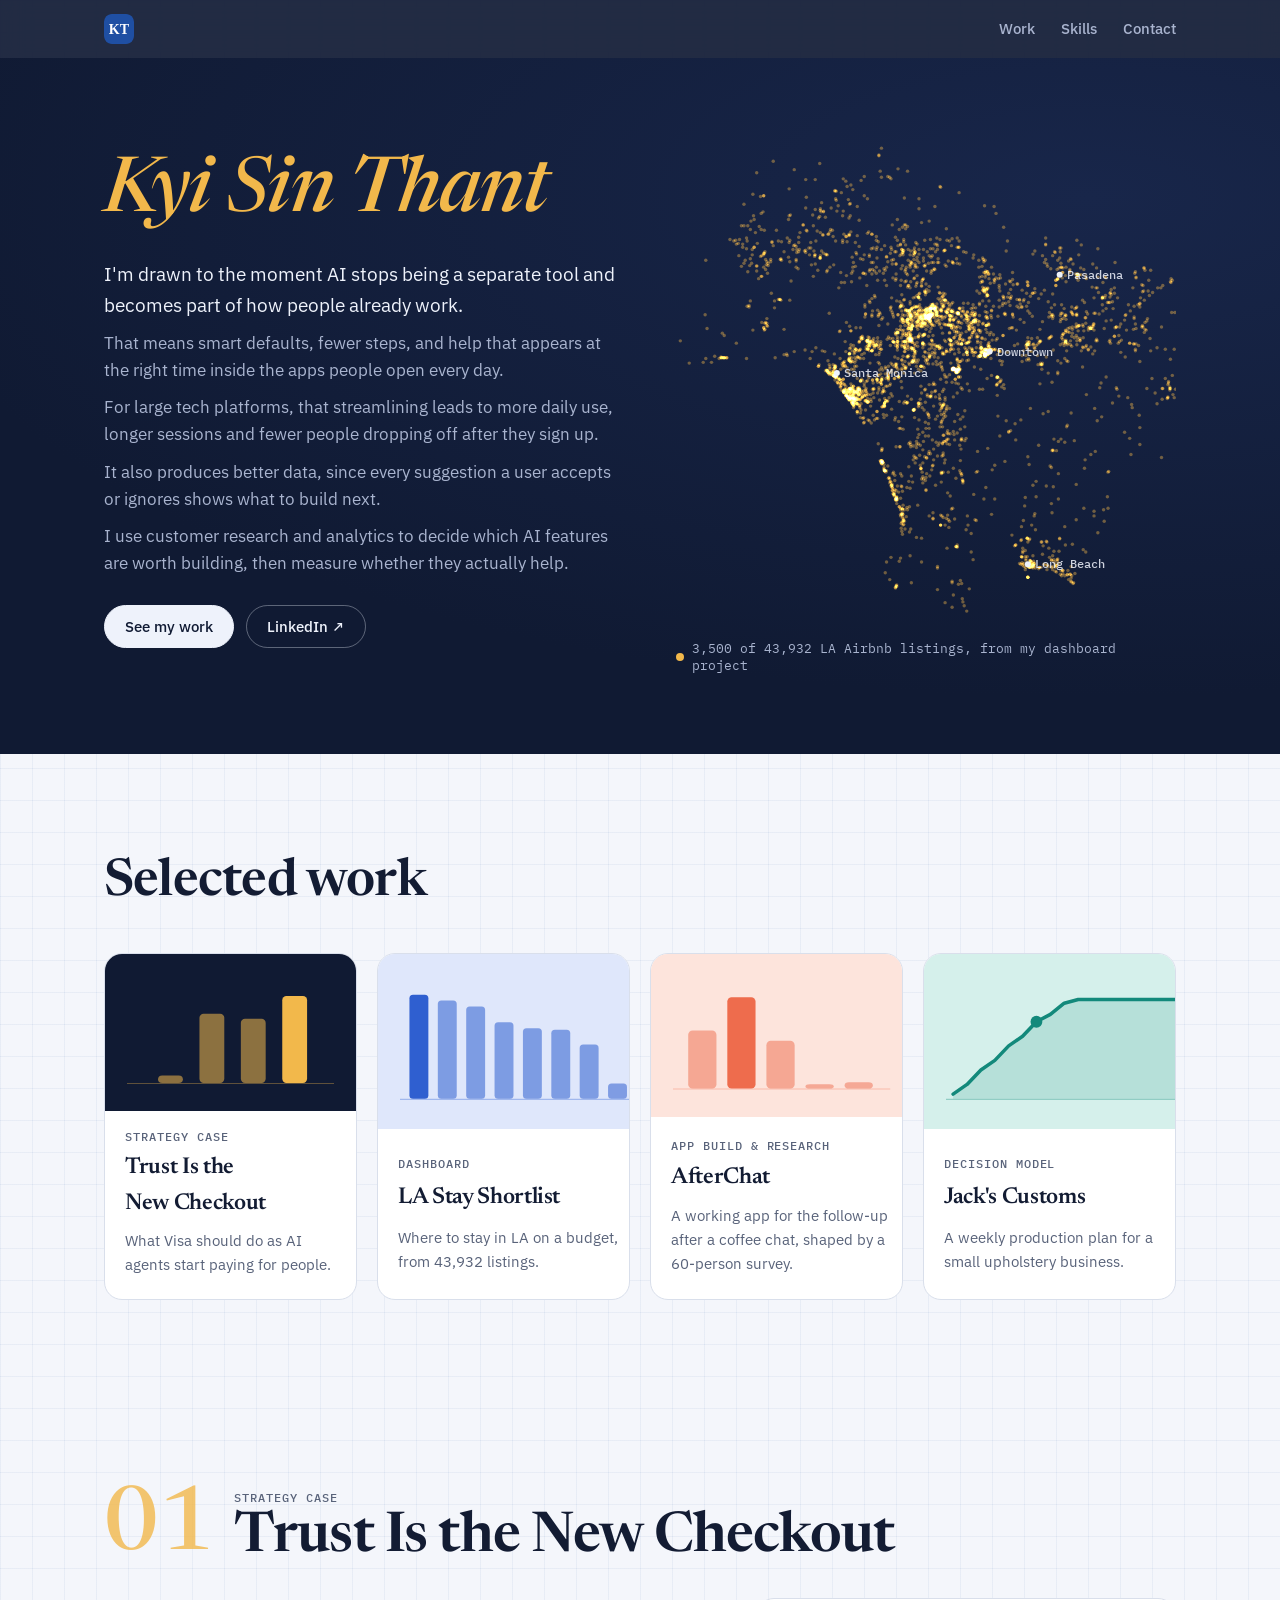
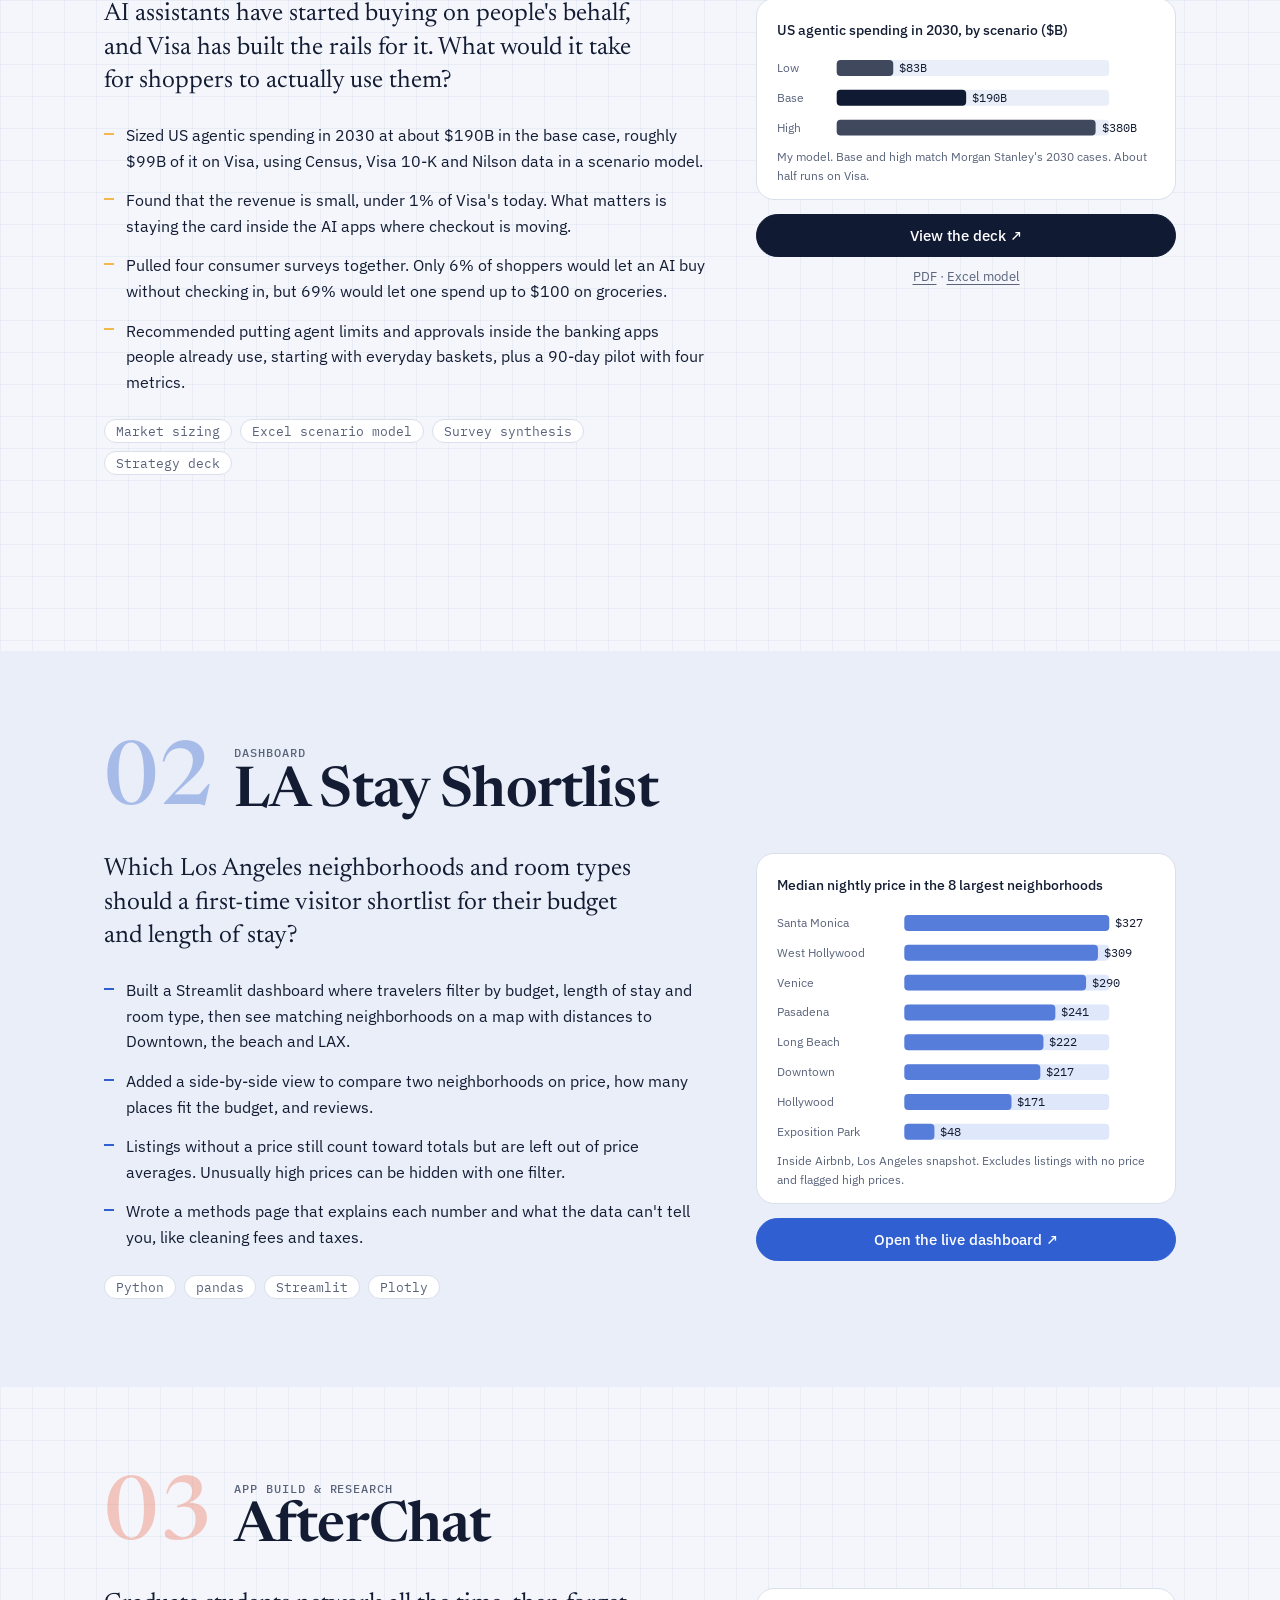
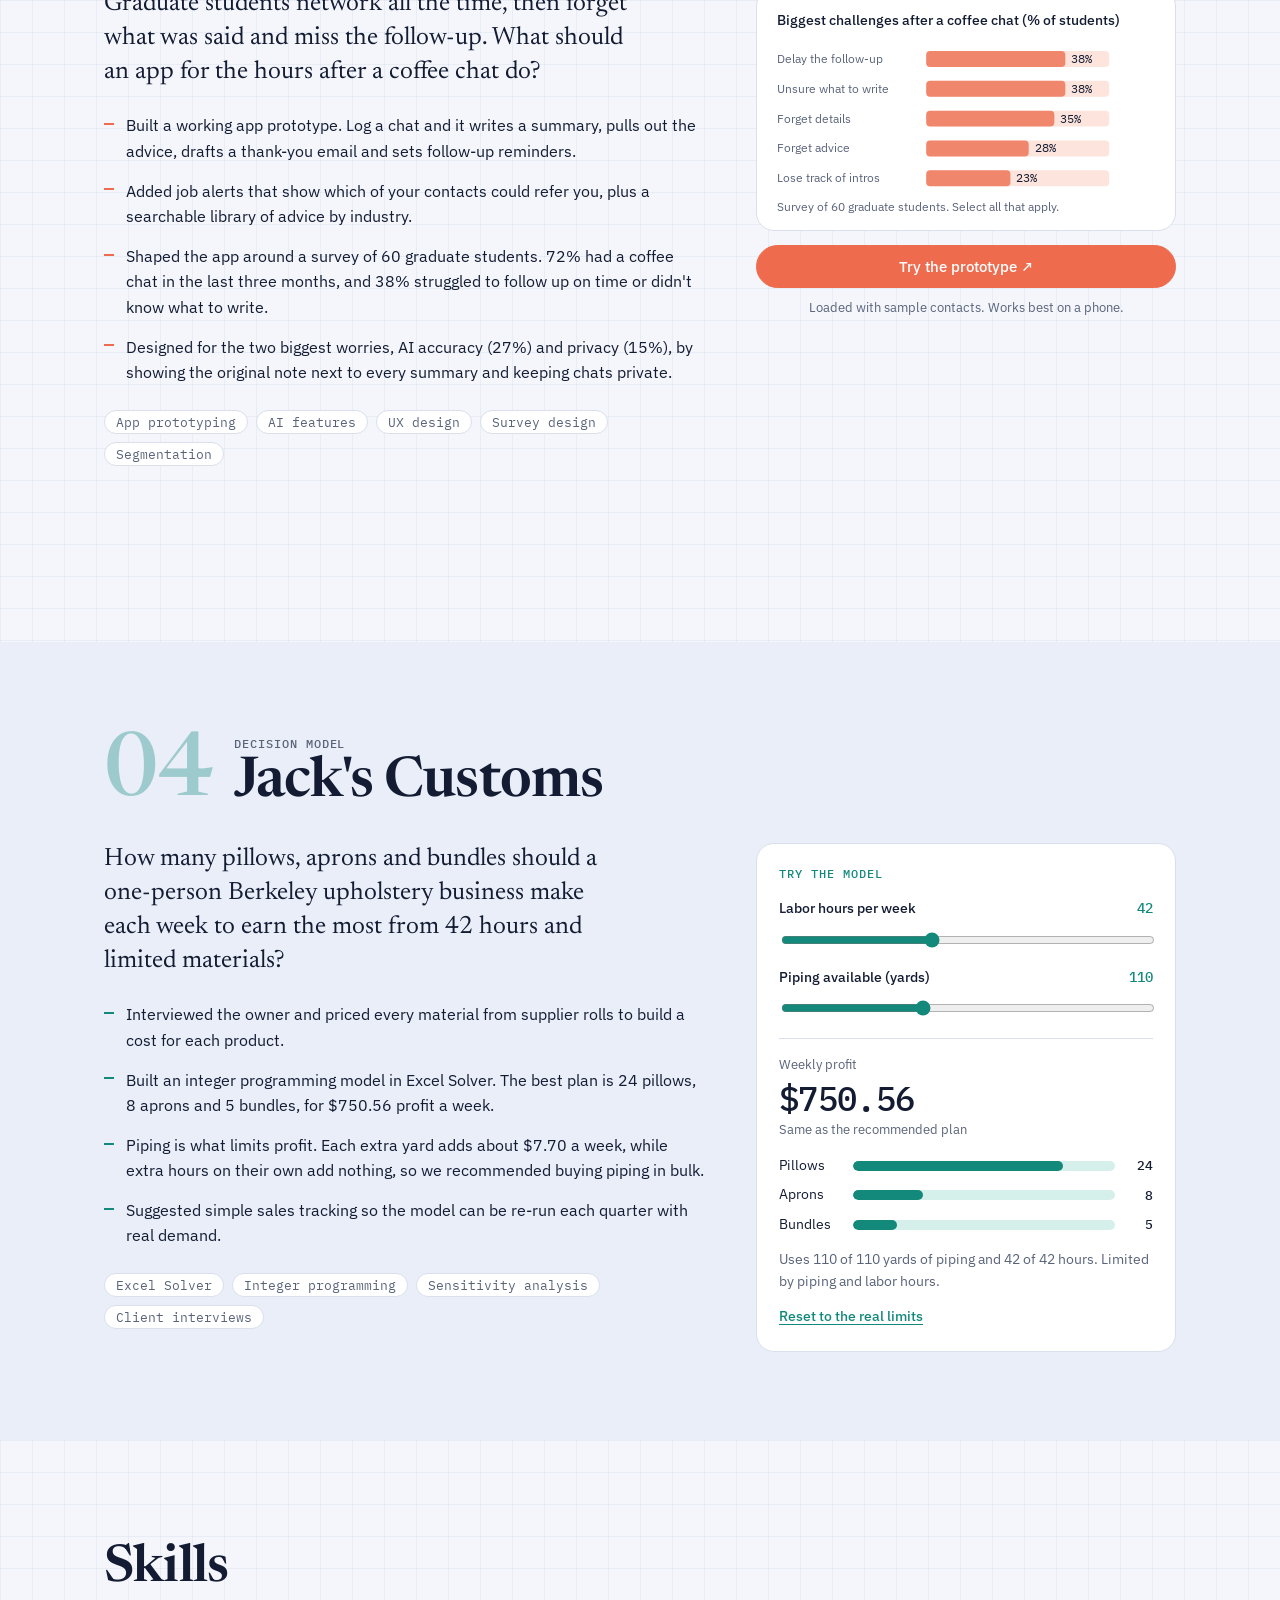
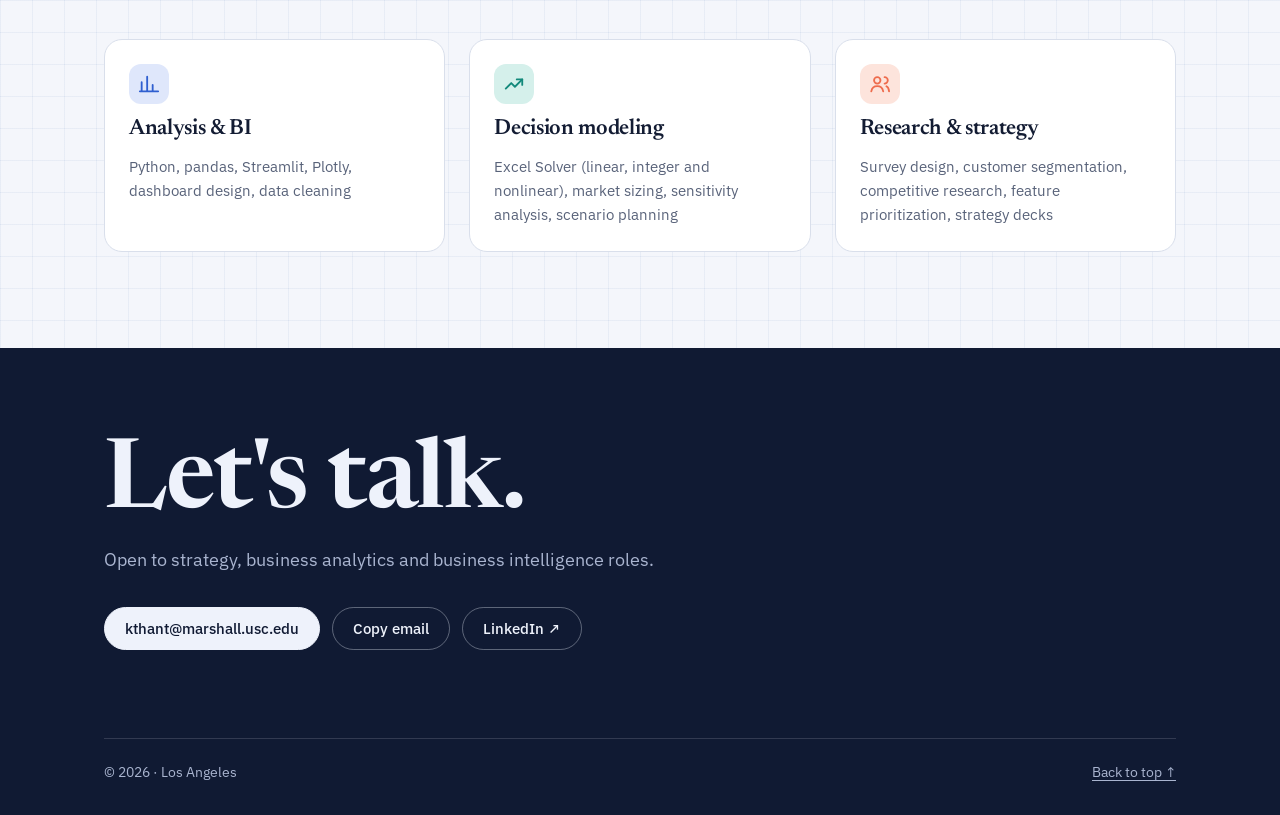
==== index.html @ 87189c8c "Deck revisions: why slide, bullets, sizing chain, layout fixes, linked sources Co-Authored-By: Claud" ====
<!doctype html>
<html lang="en">
<head>
<meta charset="utf-8">
<meta name="viewport" content="width=device-width, initial-scale=1">
<title>Kyi Sin Thant · Portfolio</title>
<meta name="description" content="Kyi Sin Thant's portfolio: an LA travel dashboard, the AfterChat product case, and a production model for a small business.">
<meta property="og:title" content="Kyi Sin Thant · Portfolio">
<meta property="og:description" content="Analytics projects: dashboards, product research and decision models.">
<meta property="og:type" content="website">
<meta property="og:url" content="https://jasminekst.github.io/">
<meta name="theme-color" content="#101a33">
<link rel="icon" href="assets/favicon.svg" type="image/svg+xml">
<link rel="preconnect" href="https://fonts.googleapis.com">
<link rel="preconnect" href="https://fonts.gstatic.com" crossorigin>
<link rel="stylesheet" href="https://fonts.googleapis.com/css2?family=Newsreader:ital,opsz,wght@0,6..72,500;0,6..72,600;1,6..72,500&family=IBM+Plex+Sans:wght@400;500;600&family=IBM+Plex+Mono:wght@400;500&display=swap">
<link rel="stylesheet" href="assets/style.css?v=20261106114729">
</head>
<body>

<a class="skip" href="#work">Skip to projects</a>

<header class="topbar">
  <div class="bar-inner">
    <a class="brand" href="#top" aria-label="Back to top"><img src="assets/favicon.svg" alt="" width="30" height="30"></a>
    <nav aria-label="Sections">
      <a href="#work">Work</a>
      <a href="#skills">Skills</a>
      <a href="#contact">Contact</a>
    </nav>
  </div>
</header>

<main id="top">

  <!-- Hero: dark band, name + point of view, real LA listings map -->
  <section class="hero">
    <div class="hero-inner">
      <div class="hero-text">
        <h1>Kyi Sin Thant</h1>
        <div class="pov">
          <p>I'm drawn to the moment AI stops being a separate tool and becomes part of how people already work.</p>
          <p>That means smart defaults, fewer steps, and help that appears at the right time inside the apps people open every day.</p>
          <p>For large tech platforms, that streamlining leads to more daily use, longer sessions and fewer people dropping off after they sign up.</p>
          <p>It also produces better data, since every suggestion a user accepts or ignores shows what to build next.</p>
          <p>I use customer research and analytics to decide which AI features are worth building, then measure whether they actually help.</p>
        </div>
        <div class="hero-actions">
          <a class="btn light" href="#work">See my work</a>
          <a class="btn outline" href="https://www.linkedin.com/in/jasmine-kyi-sin-thant" target="_blank" rel="noopener">LinkedIn ↗</a>
        </div>
      </div>
      <figure class="hero-map">
        <canvas id="la-map" aria-label="Dot map of Airbnb listings across Los Angeles" role="img"></canvas>
        <figcaption><span class="dot"></span>3,500 of 43,932 LA Airbnb listings, from my dashboard project</figcaption>
      </figure>
    </div>
  </section>

  <!-- Project cards -->
  <section class="wrap" id="work" aria-labelledby="work-h">
    <h2 class="section-title" id="work-h">Selected work</h2>
    <div class="cards">
      <a class="card" href="#visa">
        <div class="card-art art-gold"><svg viewBox="0 0 200 110" aria-hidden="true" id="art-0"></svg></div>
        <div class="card-text"><span class="tag">Strategy case</span><h3>Trust Is the New Checkout</h3><p>What Visa should do as AI agents start paying for people.</p></div>
      </a>
      <a class="card" href="#dashboard">
        <div class="card-art art-blue"><svg viewBox="0 0 200 110" aria-hidden="true" id="art-1"></svg></div>
        <div class="card-text"><span class="tag">Dashboard</span><h3>LA Stay Shortlist</h3><p>Where to stay in LA on a budget, from 43,932 listings.</p></div>
      </a>
      <a class="card" href="#afterchat">
        <div class="card-art art-coral"><svg viewBox="0 0 200 110" aria-hidden="true" id="art-2"></svg></div>
        <div class="card-text"><span class="tag">App build &amp; research</span><h3>AfterChat</h3><p>A working app for the follow-up after a coffee chat, shaped by a 60-person survey.</p></div>
      </a>
      <a class="card" href="#production">
        <div class="card-art art-teal"><svg viewBox="0 0 200 110" aria-hidden="true" id="art-3"></svg></div>
        <div class="card-text"><span class="tag">Decision model</span><h3>Jack's Customs</h3><p>A weekly production plan for a small upholstery business.</p></div>
      </a>
    </div>
  </section>

  <!-- 1. Visa strategy case -->
  <article class="project" id="visa" aria-labelledby="p0">
    <div class="wrap">
      <header class="p-head">
        <span class="num">01</span>
        <div><span class="tag">Strategy case</span><h2 id="p0">Trust Is the New Checkout</h2></div>
      </header>
      <div class="p-grid">
        <div class="p-main">
          <p class="question">AI assistants have started buying on people's behalf, and Visa has built the rails for it. What would it take for shoppers to actually use them?</p>
          <ul class="work-list">
            <li>Sized US agentic spending in 2030 at about $190B in the base case, roughly $99B of it on Visa, using Census, Visa 10-K and Nilson data in a scenario model.</li>
            <li>Found that the revenue is small, under 1% of Visa's today. What matters is staying the card inside the AI apps where checkout is moving.</li>
            <li>Pulled four consumer surveys together. Only 6% of shoppers would let an AI buy without checking in, but 69% would let one spend up to $100 on groceries.</li>
            <li>Recommended putting agent limits and approvals inside the banking apps people already use, starting with everyday baskets, plus a 90-day pilot with four metrics.</li>
          </ul>
          <ul class="tools" aria-label="Tools"><li>Market sizing</li><li>Excel scenario model</li><li>Survey synthesis</li><li>Strategy deck</li></ul>
        </div>
        <div class="p-side">
          <figure class="chart">
            <figcaption>US agentic spending in 2030, by scenario ($B)</figcaption>
            <div id="chart-visa"></div>
          </figure>
          <a class="btn block navy" href="cases/visa-agentic/">View the deck ↗</a>
          <p class="hint"><a href="cases/visa-agentic/Kyi_Sin_Thant_Trust_Is_the_New_Checkout.pdf">PDF</a> · <a href="cases/visa-agentic/Kyi_Sin_Thant_Visa_Agentic_Commerce_Model.xlsx">Excel model</a></p>
        </div>
      </div>
    </div>
  </article>

  <!-- 2. Dashboard -->
  <article class="project band" id="dashboard" aria-labelledby="p1">
    <div class="wrap">
      <header class="p-head">
        <span class="num">02</span>
        <div><span class="tag">Dashboard</span><h2 id="p1">LA Stay Shortlist</h2></div>
      </header>
      <div class="p-grid">
        <div class="p-main">
          <p class="question">Which Los Angeles neighborhoods and room types should a first-time visitor shortlist for their budget and length of stay?</p>
          <ul class="work-list">
            <li>Built a Streamlit dashboard where travelers filter by budget, length of stay and room type, then see matching neighborhoods on a map with distances to Downtown, the beach and LAX.</li>
            <li>Added a side-by-side view to compare two neighborhoods on price, how many places fit the budget, and reviews.</li>
            <li>Listings without a price still count toward totals but are left out of price averages. Unusually high prices can be hidden with one filter.</li>
            <li>Wrote a methods page that explains each number and what the data can't tell you, like cleaning fees and taxes.</li>
          </ul>
          <ul class="tools" aria-label="Tools"><li>Python</li><li>pandas</li><li>Streamlit</li><li>Plotly</li></ul>
        </div>
        <div class="p-side">
          <figure class="chart">
            <figcaption>Median nightly price in the 8 largest neighborhoods</figcaption>
            <div id="chart-la"></div>
          </figure>
          <a class="btn block" href="https://project-3qwdutane3pfvjizjpfdpx.streamlit.app/" target="_blank" rel="noopener">Open the live dashboard ↗</a>
        </div>
      </div>
    </div>
  </article>

  <!-- 2. AfterChat -->
  <article class="project" id="afterchat" aria-labelledby="p2">
    <div class="wrap">
      <header class="p-head">
        <span class="num">03</span>
        <div><span class="tag">App build &amp; research</span><h2 id="p2">AfterChat</h2></div>
      </header>
      <div class="p-grid">
        <div class="p-main">
          <p class="question">Graduate students network all the time, then forget what was said and miss the follow-up. What should an app for the hours after a coffee chat do?</p>
          <ul class="work-list">
            <li>Built a working app prototype. Log a chat and it writes a summary, pulls out the advice, drafts a thank-you email and sets follow-up reminders.</li>
            <li>Added job alerts that show which of your contacts could refer you, plus a searchable library of advice by industry.</li>
            <li>Shaped the app around a survey of 60 graduate students. 72% had a coffee chat in the last three months, and 38% struggled to follow up on time or didn't know what to write.</li>
            <li>Designed for the two biggest worries, AI accuracy (27%) and privacy (15%), by showing the original note next to every summary and keeping chats private.</li>
          </ul>
          <ul class="tools" aria-label="Tools and methods"><li>App prototyping</li><li>AI features</li><li>UX design</li><li>Survey design</li><li>Segmentation</li></ul>
        </div>
        <div class="p-side">
          <figure class="chart">
            <figcaption>Biggest challenges after a coffee chat (% of students)</figcaption>
            <div id="chart-ac"></div>
          </figure>
          <a class="btn block coral" href="https://claude.ai/artifact/A8qWUy1sEzq49qgaxUuZnB" target="_blank" rel="noopener">Try the prototype ↗</a>
          <p class="hint">Loaded with sample contacts. Works best on a phone.</p>
        </div>
      </div>
    </div>
  </article>

  <!-- 3. Jack's Customs -->
  <article class="project band" id="production" aria-labelledby="p3">
    <div class="wrap">
      <header class="p-head">
        <span class="num">04</span>
        <div><span class="tag">Decision model</span><h2 id="p3">Jack's Customs</h2></div>
      </header>
      <div class="p-grid">
        <div class="p-main">
          <p class="question">How many pillows, aprons and bundles should a one-person Berkeley upholstery business make each week to earn the most from 42 hours and limited materials?</p>
          <ul class="work-list">
            <li>Interviewed the owner and priced every material from supplier rolls to build a cost for each product.</li>
            <li>Built an integer programming model in Excel Solver. The best plan is 24 pillows, 8 aprons and 5 bundles, for $750.56 profit a week.</li>
            <li>Piping is what limits profit. Each extra yard adds about $7.70 a week, while extra hours on their own add nothing, so we recommended buying piping in bulk.</li>
            <li>Suggested simple sales tracking so the model can be re-run each quarter with real demand.</li>
          </ul>
          <ul class="tools" aria-label="Tools"><li>Excel Solver</li><li>Integer programming</li><li>Sensitivity analysis</li><li>Client interviews</li></ul>
        </div>
        <div class="p-side">
          <div class="whatif" id="whatif">
            <p class="whatif-title">Try the model</p>
            <label for="w-labor">Labor hours per week <output id="o-labor">42</output></label>
            <input type="range" id="w-labor" min="30" max="60" step="1" value="42">
            <label for="w-piping">Piping available (yards) <output id="o-piping">110</output></label>
            <input type="range" id="w-piping" min="80" max="160" step="5" value="110">
            <div class="whatif-out">
              <div class="profit"><span>Weekly profit</span><b id="w-profit">$750.56</b><small id="w-delta">Baseline plan</small></div>
              <div id="w-mix" class="mix"></div>
              <p class="limit" id="w-limit"></p>
            </div>
            <button type="button" class="reset" id="w-reset">Reset to the real limits</button>
          </div>
        </div>
      </div>
    </div>
  </article>

  <!-- Skills -->
  <section class="wrap" id="skills" aria-labelledby="skills-h">
    <h2 class="section-title" id="skills-h">Skills</h2>
    <div class="skills">
      <div><span class="sk-icon" aria-hidden="true"><svg viewBox="0 0 24 24"><path d="M4 20V10M10 20V4M16 20v-7M22 20H2"/></svg></span><h3>Analysis &amp; BI</h3><p>Python, pandas, Streamlit, Plotly, dashboard design, data cleaning</p></div>
      <div><span class="sk-icon" aria-hidden="true"><svg viewBox="0 0 24 24"><path d="M3 17l6-6 4 4 8-8"/><path d="M15 7h6v6"/></svg></span><h3>Decision modeling</h3><p>Excel Solver (linear, integer and nonlinear), market sizing, sensitivity analysis, scenario planning</p></div>
      <div><span class="sk-icon" aria-hidden="true"><svg viewBox="0 0 24 24"><circle cx="9" cy="8" r="3.5"/><path d="M2.5 20c.7-3.6 3.4-5.6 6.5-5.6s5.8 2 6.5 5.6"/><path d="M17 4.5a3.5 3.5 0 0 1 0 7M19 14.5c1.6.8 2.6 2.6 2.9 5.5"/></svg></span><h3>Research &amp; strategy</h3><p>Survey design, customer segmentation, competitive research, feature prioritization, strategy decks</p></div>
    </div>
  </section>

  <!-- Contact -->
  <section class="contact" id="contact" aria-labelledby="contact-h">
    <div class="wrap">
      <h2 id="contact-h">Let's talk.</h2>
      <p>Open to strategy, business analytics and business intelligence roles.</p>
      <div class="contact-row">
        <a class="btn light" href="mailto:kthant@marshall.usc.edu">kthant@marshall.usc.edu</a>
        <button class="btn outline" type="button" id="copy-email" data-email="kthant@marshall.usc.edu">Copy email</button>
        <a class="btn outline" href="https://www.linkedin.com/in/jasmine-kyi-sin-thant" target="_blank" rel="noopener">LinkedIn ↗</a>
      </div>
      <div class="foot">
        <span>© 2026 · Los Angeles</span>
        <a href="#top">Back to top ↑</a>
      </div>
    </div>
  </section>

</main>

<script src="assets/la-points.js?v=20261106114729"></script>
<script src="assets/site.js?v=20261106114729"></script>
</body>
</html>
---- assets/style.css ----
/* Layout: dark hero with a real-data map, image-led project cards, alternating color bands per project, dark contact band.
   Faint graph-paper grid on light sections for a quiet analytics feel. */
:root {
  --bg: #f4f6fb;
  --band: #e9eef8;
  --surface: #ffffff;
  --ink: #131c33;
  --muted: #59637a;
  --line: #d9dfeb;
  --grid: rgba(31, 79, 163, 0.06);
  --navy: #101a33;
  --navy-2: #18264a;
  --on-navy: #eef2fb;
  --on-navy-muted: #a9b4cf;
  --blue: #2f5fd0;
  --coral: #ee6c4d;
  --teal: #13897b;
  --gold: #f2b84b;
  --blue-soft: #dfe7fb;
  --coral-soft: #fde4dc;
  --teal-soft: #d5f0eb;
  --display: "Newsreader", Georgia, "Times New Roman", serif;
  --body: "IBM Plex Sans", -apple-system, "Segoe UI", Roboto, sans-serif;
  --mono: "IBM Plex Mono", ui-monospace, "SF Mono", Menlo, monospace;
  --max: 1120px;
  color-scheme: light;
}
@media (prefers-color-scheme: dark) {
  :root {
    --bg: #0d1324; --band: #121a30; --surface: #172040; --ink: #e8ecf6; --muted: #9ea9c4;
    --line: #26304f; --grid: rgba(143, 176, 255, 0.05);
    --blue: #7ea2ff; --coral: #ff8a6e; --teal: #3cc4b1;
    --blue-soft: #1d2a52; --coral-soft: #3a2224; --teal-soft: #123532;
    color-scheme: dark;
  }
}

*, *::before, *::after { box-sizing: border-box; }
html { scroll-behavior: smooth; scroll-padding-top: 64px; }
@media (prefers-reduced-motion: reduce) { html { scroll-behavior: auto; } }
body {
  margin: 0; color: var(--ink); font: 16px/1.6 var(--body); -webkit-font-smoothing: antialiased;
  background-color: var(--bg);
  background-image: linear-gradient(var(--grid) 1px, transparent 1px), linear-gradient(90deg, var(--grid) 1px, transparent 1px);
  background-size: 32px 32px;
}
a { color: var(--blue); text-underline-offset: 3px; }
:focus-visible { outline: 2px solid var(--gold); outline-offset: 3px; border-radius: 4px; }
h1, h2, h3 { font-family: var(--display); font-weight: 600; letter-spacing: -0.015em; text-wrap: balance; margin: 0; }
p { margin: 0; }
.wrap { max-width: var(--max); margin-inline: auto; padding-inline: 24px; }
.skip { position: absolute; left: -999px; top: 8px; background: var(--surface); padding: 8px 12px; z-index: 20; }
.skip:focus { left: 8px; }
.tag { font: 500 12px var(--mono); letter-spacing: 0.08em; text-transform: uppercase; color: var(--muted); }

/* top bar */
.topbar { position: sticky; top: 0; z-index: 10; background: rgba(16, 26, 51, 0.92); backdrop-filter: blur(10px); -webkit-backdrop-filter: blur(10px); }
.bar-inner { max-width: var(--max); margin-inline: auto; padding: 14px 24px; display: flex; align-items: center; justify-content: space-between; gap: 16px; }
.brand { display: inline-flex; border-radius: 8px; }
.brand img { display: block; border-radius: 8px; }
.topbar nav { display: flex; gap: 26px; }
.topbar nav a { color: var(--on-navy-muted); text-decoration: none; font-size: 15px; font-weight: 500; }
.topbar nav a:hover { color: var(--on-navy); }

/* buttons */
.btn {
  display: inline-flex; align-items: center; justify-content: center; gap: 8px;
  font: 500 15px var(--body); text-decoration: none; cursor: pointer;
  background: var(--blue); color: #fff; border: 1.5px solid var(--blue);
  padding: 11px 20px; border-radius: 999px; transition: transform .15s, filter .15s, background .15s;
}
.btn:hover { transform: translateY(-1px); filter: brightness(1.06); }
.btn.block { width: 100%; }
.btn.coral { background: var(--coral); border-color: var(--coral); }
.btn.light { background: var(--on-navy); color: var(--navy); border-color: var(--on-navy); }
.btn.outline { background: transparent; color: var(--on-navy); border-color: rgba(238, 242, 251, 0.35); }
.btn.outline:hover { border-color: var(--on-navy); filter: none; }

/* hero */
.hero { background: radial-gradient(1200px 500px at 85% 20%, var(--navy-2), var(--navy)); color: var(--on-navy); overflow: hidden; }
.hero-inner { max-width: var(--max); margin-inline: auto; padding: 72px 24px 80px; display: grid; grid-template-columns: minmax(0, 1.05fr) minmax(0, 1fr); gap: 48px; align-items: center; }
.hero-text { display: grid; gap: 28px; min-width: 0; }
.hero h1 { font-size: clamp(40px, 6vw, 76px); line-height: 1; letter-spacing: -0.02em; font-style: italic; font-weight: 500; color: var(--gold); white-space: nowrap; }
.pov { display: grid; gap: 10px; max-width: 54ch; font-size: 17px; color: var(--on-navy-muted); }
.pov p:first-child { color: var(--on-navy); font-size: 19px; }
.hero-actions { display: flex; flex-wrap: wrap; gap: 12px; }
.hero-map { margin: 0; display: grid; gap: 10px; min-width: 0; }
.hero-map canvas { width: 100%; aspect-ratio: 1 / 1; max-width: 100%; display: block; }
.hero-map figcaption { font: 13px var(--mono); color: var(--on-navy-muted); display: flex; align-items: center; gap: 8px; }
.hero-map .dot { width: 8px; height: 8px; border-radius: 50%; background: var(--gold); flex: none; }

/* section titles */
.section-title { font-size: clamp(34px, 5vw, 52px); padding-block: 88px 28px; }

/* project cards */
.cards { display: grid; grid-template-columns: repeat(4, minmax(0, 1fr)); gap: 20px; }
@media (max-width: 1100px) { .cards { grid-template-columns: repeat(2, minmax(0, 1fr)); } }
.card {
  display: grid; background: var(--surface); border: 1px solid var(--line); border-radius: 18px; overflow: hidden;
  color: var(--ink); text-decoration: none; transition: transform .2s, box-shadow .2s;
}
.card:hover { transform: translateY(-4px); box-shadow: 0 18px 40px rgba(16, 26, 51, 0.12); }
.card-art { aspect-ratio: 16 / 10; display: grid; place-items: center; padding: 18px 22px 10px; }
.card-art svg { width: 100%; height: 100%; max-height: 100%; overflow: visible; }
.art-blue { background: var(--blue-soft); color: var(--blue); }
.art-coral { background: var(--coral-soft); color: var(--coral); }
.art-teal { background: var(--teal-soft); color: var(--teal); }
.art-gold { background: var(--navy); color: var(--gold); }
.btn.navy { background: var(--navy); border-color: var(--navy); }
#visa .num { color: var(--gold); opacity: .8; }
#visa .work-list li::before { background: var(--gold); }
#visa { margin-top: 96px; }
.hint a { color: var(--muted); }
.card-text { padding: 18px 20px 22px; display: grid; gap: 6px; }
.card-text h3 { font-size: 23px; }
.card-text p { color: var(--muted); font-size: 15px; }

/* projects */
.project { padding-block: 88px; scroll-margin-top: 56px; }
.project.band { background: var(--band); margin-top: 88px; }
.project.band + .project { padding-top: 88px; }
.p-head { display: flex; align-items: flex-end; gap: 20px; margin-bottom: 32px; }
.num { font: 500 clamp(56px, 8vw, 88px)/0.85 var(--display); color: var(--blue); opacity: 0.35; }
#afterchat .num { color: var(--coral); }
#production .num { color: var(--teal); }
.p-head h2 { font-size: clamp(36px, 5vw, 56px); line-height: 1; }
.p-grid { display: grid; grid-template-columns: minmax(0, 1fr) minmax(0, 420px); gap: 48px; align-items: start; }
.p-main { display: grid; gap: 24px; min-width: 0; }
.question { font-family: var(--display); font-size: clamp(21px, 2.4vw, 25px); line-height: 1.35; max-width: 38ch; }
.work-list { margin: 0; padding: 0; list-style: none; display: grid; gap: 14px; max-width: 64ch; }
.work-list li { padding-left: 22px; position: relative; }
.work-list li::before { content: ""; position: absolute; left: 0; top: 0.62em; width: 10px; height: 2px; background: var(--blue); }
#afterchat .work-list li::before { background: var(--coral); }
#production .work-list li::before { background: var(--teal); }
.tools { list-style: none; margin: 0; padding: 0; display: flex; flex-wrap: wrap; gap: 8px; }
.tools li { font: 12.5px var(--mono); color: var(--muted); background: var(--surface); border: 1px solid var(--line); border-radius: 999px; padding: 3px 11px; }
.p-side { display: grid; gap: 14px; min-width: 0; }
.hint { font-size: 13px; color: var(--muted); text-align: center; margin-top: -4px; }

/* charts */
.chart { margin: 0; background: var(--surface); border: 1px solid var(--line); border-radius: 18px; padding: 20px 20px 14px; display: grid; gap: 12px; }
.chart figcaption { font-size: 14px; font-weight: 500; }
.chart svg { width: 100%; height: auto; display: block; overflow: visible; }
.chart text { font-family: var(--body); font-size: 12.5px; fill: var(--muted); }
.chart text.val { font-family: var(--mono); fill: var(--ink); font-size: 12px; }
.chart .note { font-size: 12px; color: var(--muted); }

/* what-if model */
.whatif { background: var(--surface); border: 1px solid var(--line); border-radius: 18px; padding: 22px; display: grid; gap: 10px; }
.whatif-title { font: 500 12px var(--mono); letter-spacing: 0.08em; text-transform: uppercase; color: var(--teal); }
.whatif label { display: flex; justify-content: space-between; font-size: 14px; font-weight: 500; margin-top: 6px; }
.whatif output { font-family: var(--mono); color: var(--teal); }
.whatif input[type=range] { width: 100%; accent-color: var(--teal); }
.whatif-out { display: grid; gap: 14px; margin-top: 10px; padding-top: 16px; border-top: 1px solid var(--line); }
.profit { display: grid; gap: 0; }
.profit span { font-size: 13px; color: var(--muted); }
.profit b { font: 500 34px var(--mono); font-variant-numeric: tabular-nums; letter-spacing: -0.02em; }
.profit small { font-size: 13px; color: var(--muted); }
.profit small.up { color: var(--teal); font-weight: 500; }
.profit small.down { color: var(--coral); font-weight: 500; }
.mix { display: grid; gap: 8px; }
.mix-row { display: grid; grid-template-columns: 64px minmax(0, 1fr) 28px; gap: 10px; align-items: center; font-size: 13.5px; }
.mix-bar { height: 10px; border-radius: 99px; background: var(--teal-soft); overflow: hidden; }
.mix-bar i { display: block; height: 100%; background: var(--teal); border-radius: 99px; transition: width .25s; }
.mix-row b { font: 500 13px var(--mono); text-align: right; }
.limit { font-size: 13.5px; color: var(--muted); }
.reset { justify-self: start; background: none; border: 0; padding: 4px 0; color: var(--teal); font: 500 13.5px var(--body); cursor: pointer; text-decoration: underline; text-underline-offset: 3px; }

/* skills */
.skills { display: grid; grid-template-columns: repeat(3, minmax(0, 1fr)); gap: 24px; padding-bottom: 96px; }
.skills > div { background: var(--surface); border: 1px solid var(--line); border-radius: 18px; padding: 24px; display: grid; gap: 8px; align-content: start; }
.skills h3 { font-size: 22px; }
.skills p { color: var(--muted); font-size: 15px; }
.sk-icon { width: 40px; height: 40px; border-radius: 12px; display: grid; place-items: center; background: var(--blue-soft); color: var(--blue); }
.skills > div:nth-child(2) .sk-icon { background: var(--teal-soft); color: var(--teal); }
.skills > div:nth-child(3) .sk-icon { background: var(--coral-soft); color: var(--coral); }
.sk-icon svg { width: 22px; height: 22px; fill: none; stroke: currentColor; stroke-width: 2; stroke-linecap: round; stroke-linejoin: round; }

/* contact */
.contact { background: var(--navy); color: var(--on-navy); padding-block: 88px 32px; }
.contact h2 { font-size: clamp(48px, 8vw, 96px); line-height: 1; }
.contact p { color: var(--on-navy-muted); font-size: 18px; margin-top: 14px; }
.contact-row { display: flex; flex-wrap: wrap; gap: 12px; margin-top: 32px; }
.foot { display: flex; flex-wrap: wrap; justify-content: space-between; gap: 12px; margin-top: 88px; padding-top: 22px; border-top: 1px solid rgba(238, 242, 251, 0.15); font-size: 14px; color: var(--on-navy-muted); }
.foot a { color: var(--on-navy-muted); }

/* responsive */
@media (max-width: 900px) {
  .hero-inner { grid-template-columns: 1fr; padding-block: 48px 56px; gap: 32px; }
  .hero-map { max-width: 460px; }
  .cards { grid-template-columns: 1fr; }
  .card { grid-template-columns: 42% minmax(0, 1fr); }
  .card-art { aspect-ratio: auto; height: 100%; }
  .p-grid { grid-template-columns: 1fr; gap: 32px; }
  .skills { grid-template-columns: 1fr; }
}
@media (max-width: 560px) {
  .wrap, .bar-inner, .hero-inner { padding-inline: 18px; }
  .topbar nav { gap: 16px; }
  .topbar nav a { font-size: 14px; }
  .card { grid-template-columns: 1fr; }
  .card-art { aspect-ratio: 16 / 10; }
  .section-title { padding-block: 64px 20px; }
  .project { padding-block: 64px; }
  .project.band { margin-top: 64px; }
  .p-head { gap: 14px; }
}
@media (prefers-reduced-motion: reduce) {
  .card, .btn, .mix-bar i { transition: none; }
}
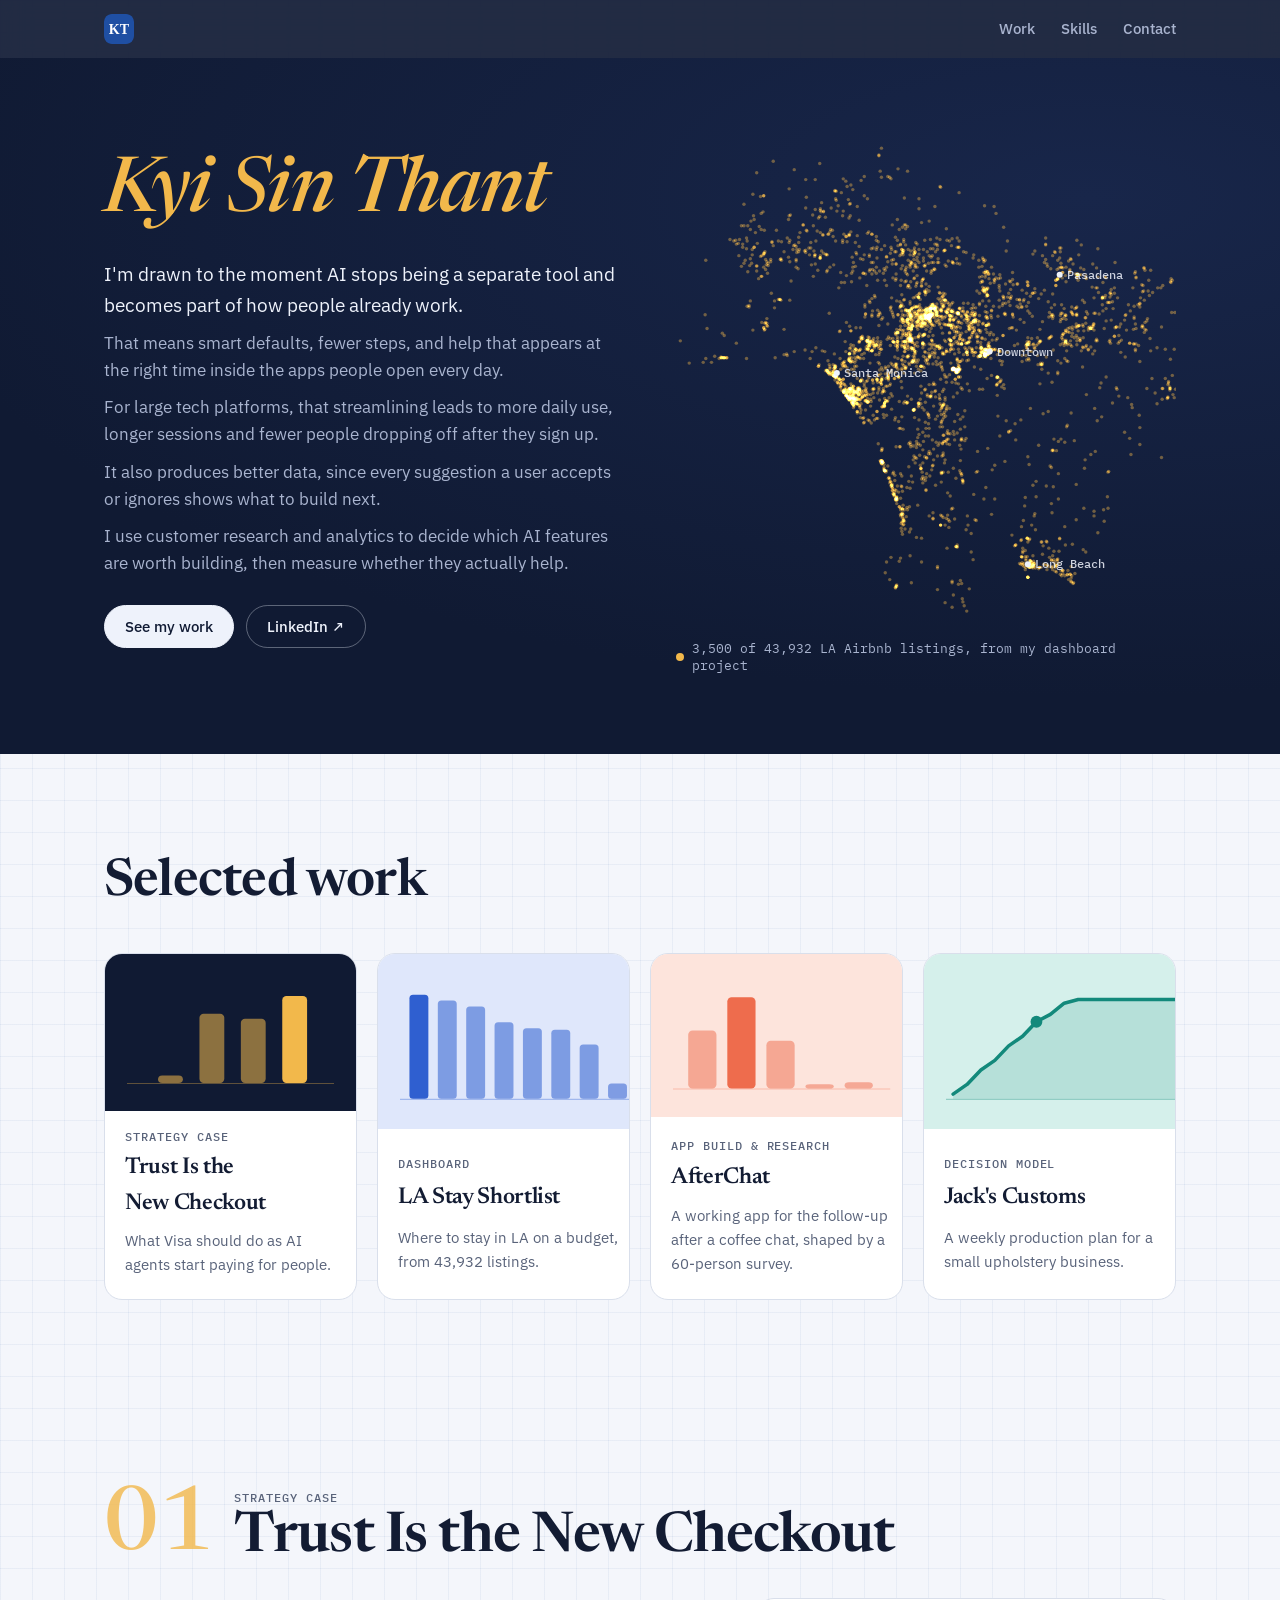
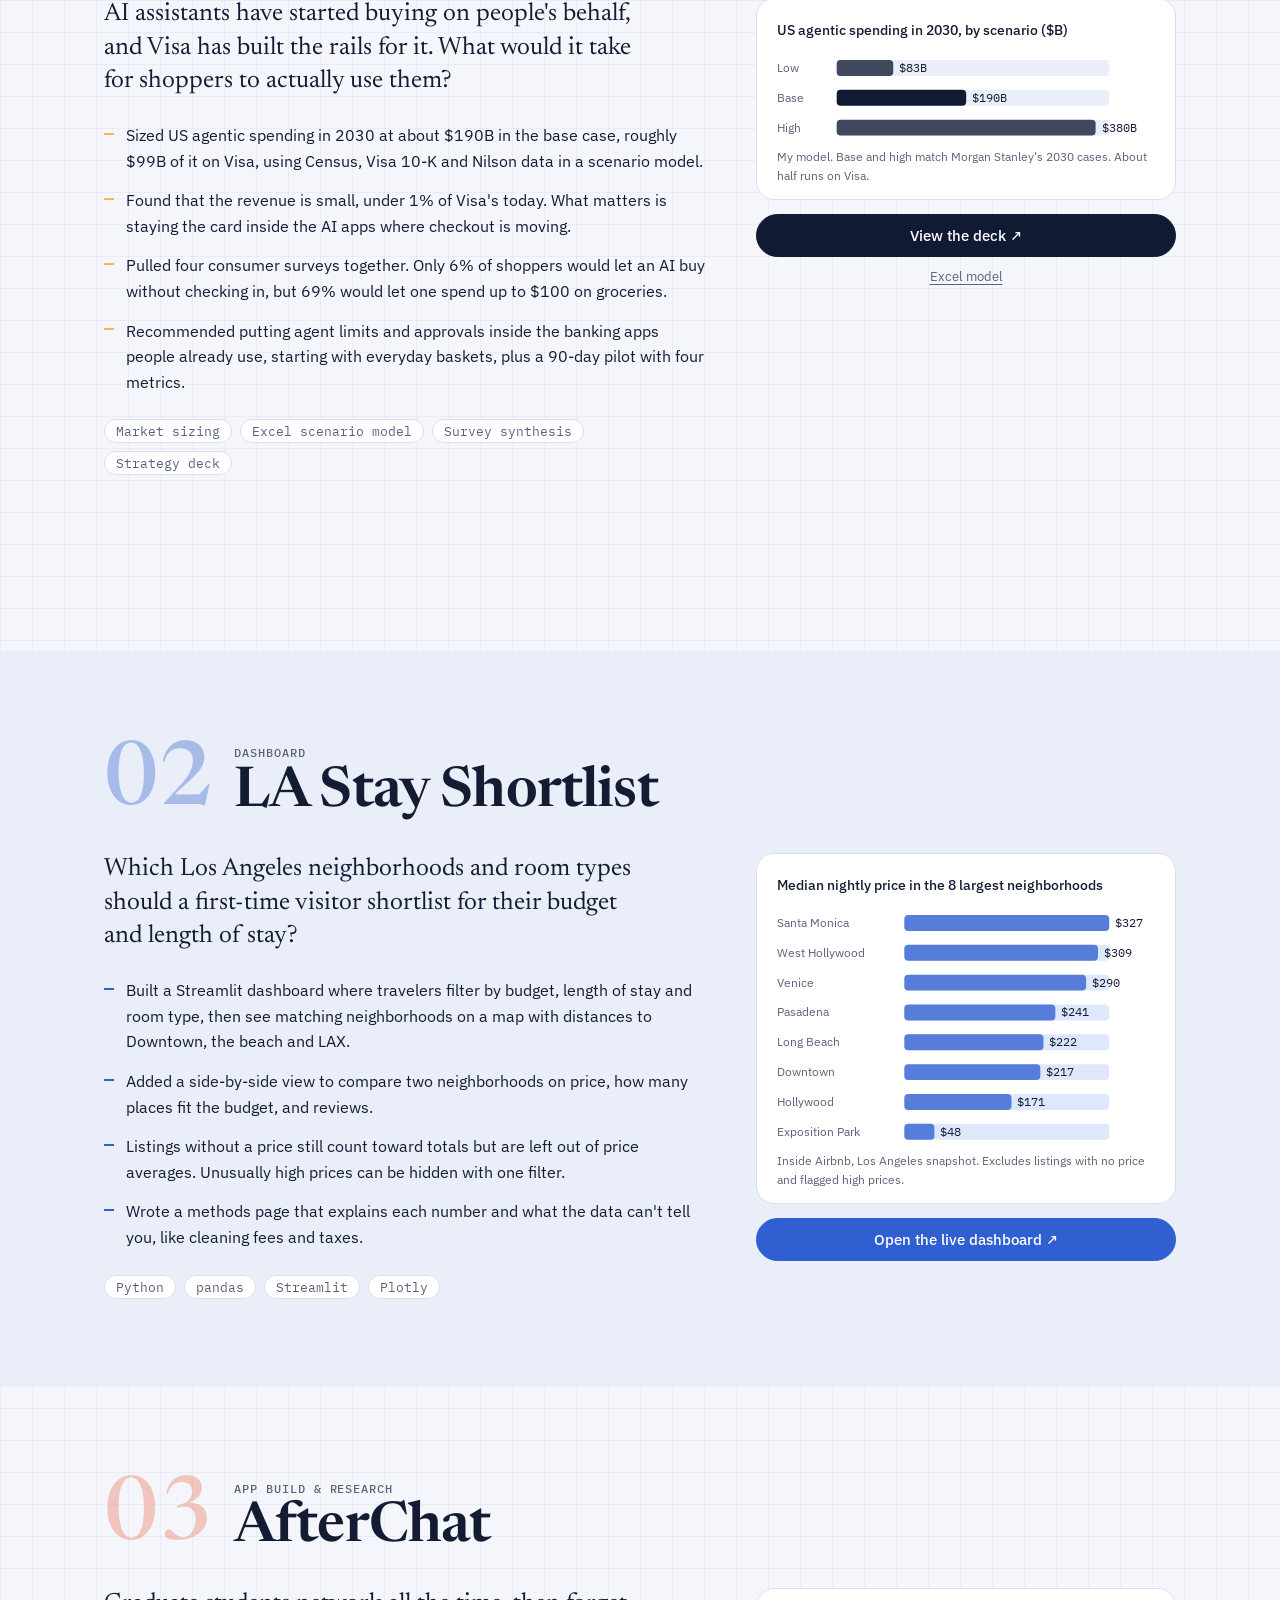
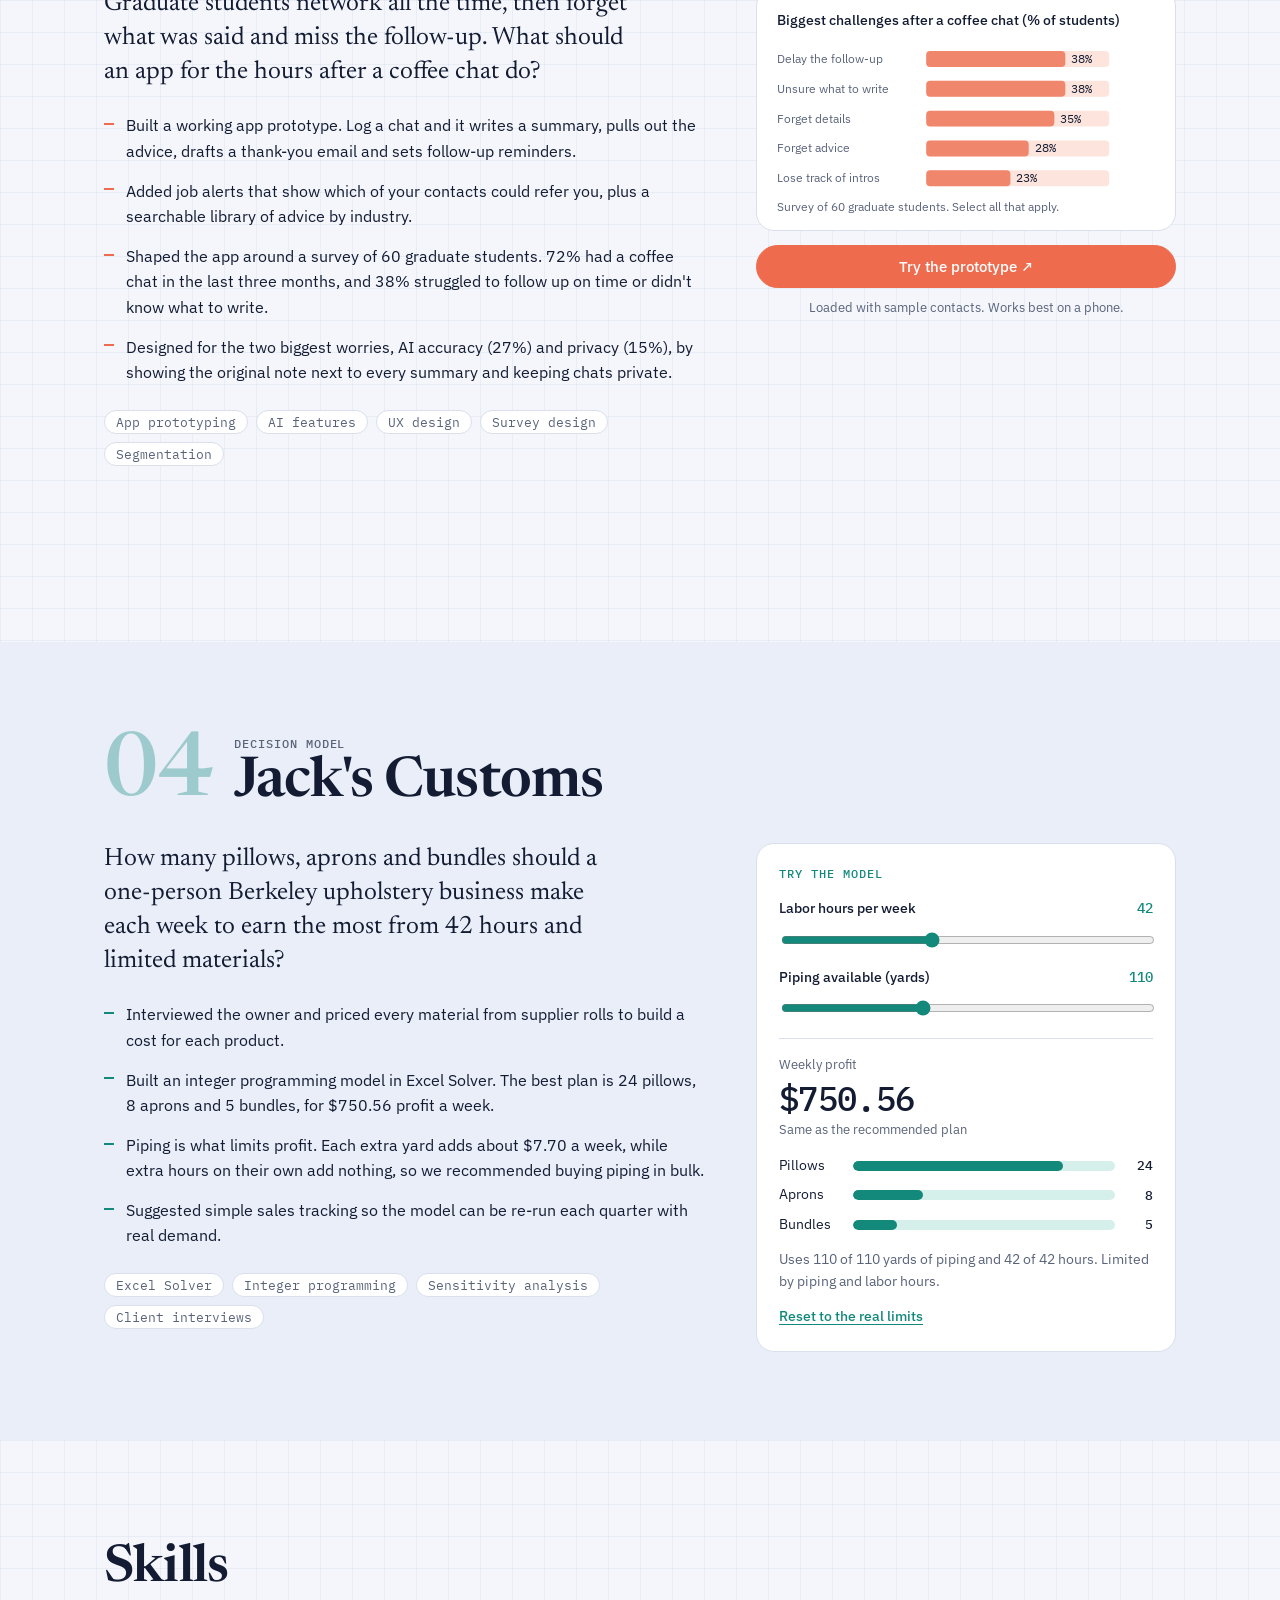
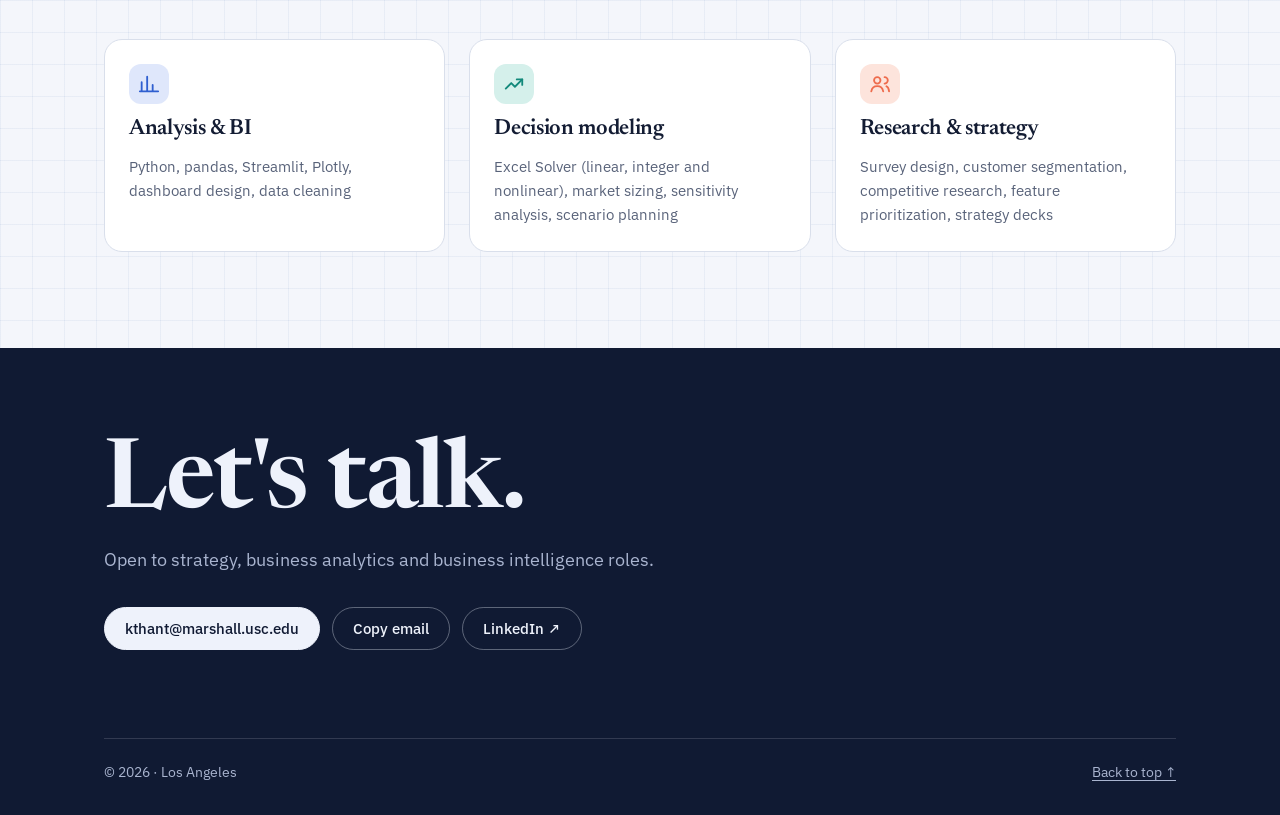
==== commit e8ab648d: "Hold the deck PDF until the deck is final Co-Authored-By: Claude Opus 5.5 <noreply@anthropic.com>" ====
--- a/index.html
+++ b/index.html
@@ -104,7 +104,7 @@
             <div id="chart-visa"></div>
           </figure>
           <a class="btn block navy" href="cases/visa-agentic/">View the deck ↗</a>
-          <p class="hint"><a href="cases/visa-agentic/Kyi_Sin_Thant_Trust_Is_the_New_Checkout.pdf">PDF</a> · <a href="cases/visa-agentic/Kyi_Sin_Thant_Visa_Agentic_Commerce_Model.xlsx">Excel model</a></p>
+          <p class="hint"><a href="cases/visa-agentic/Kyi_Sin_Thant_Visa_Agentic_Commerce_Model.xlsx">Excel model</a></p>
         </div>
       </div>
     </div>
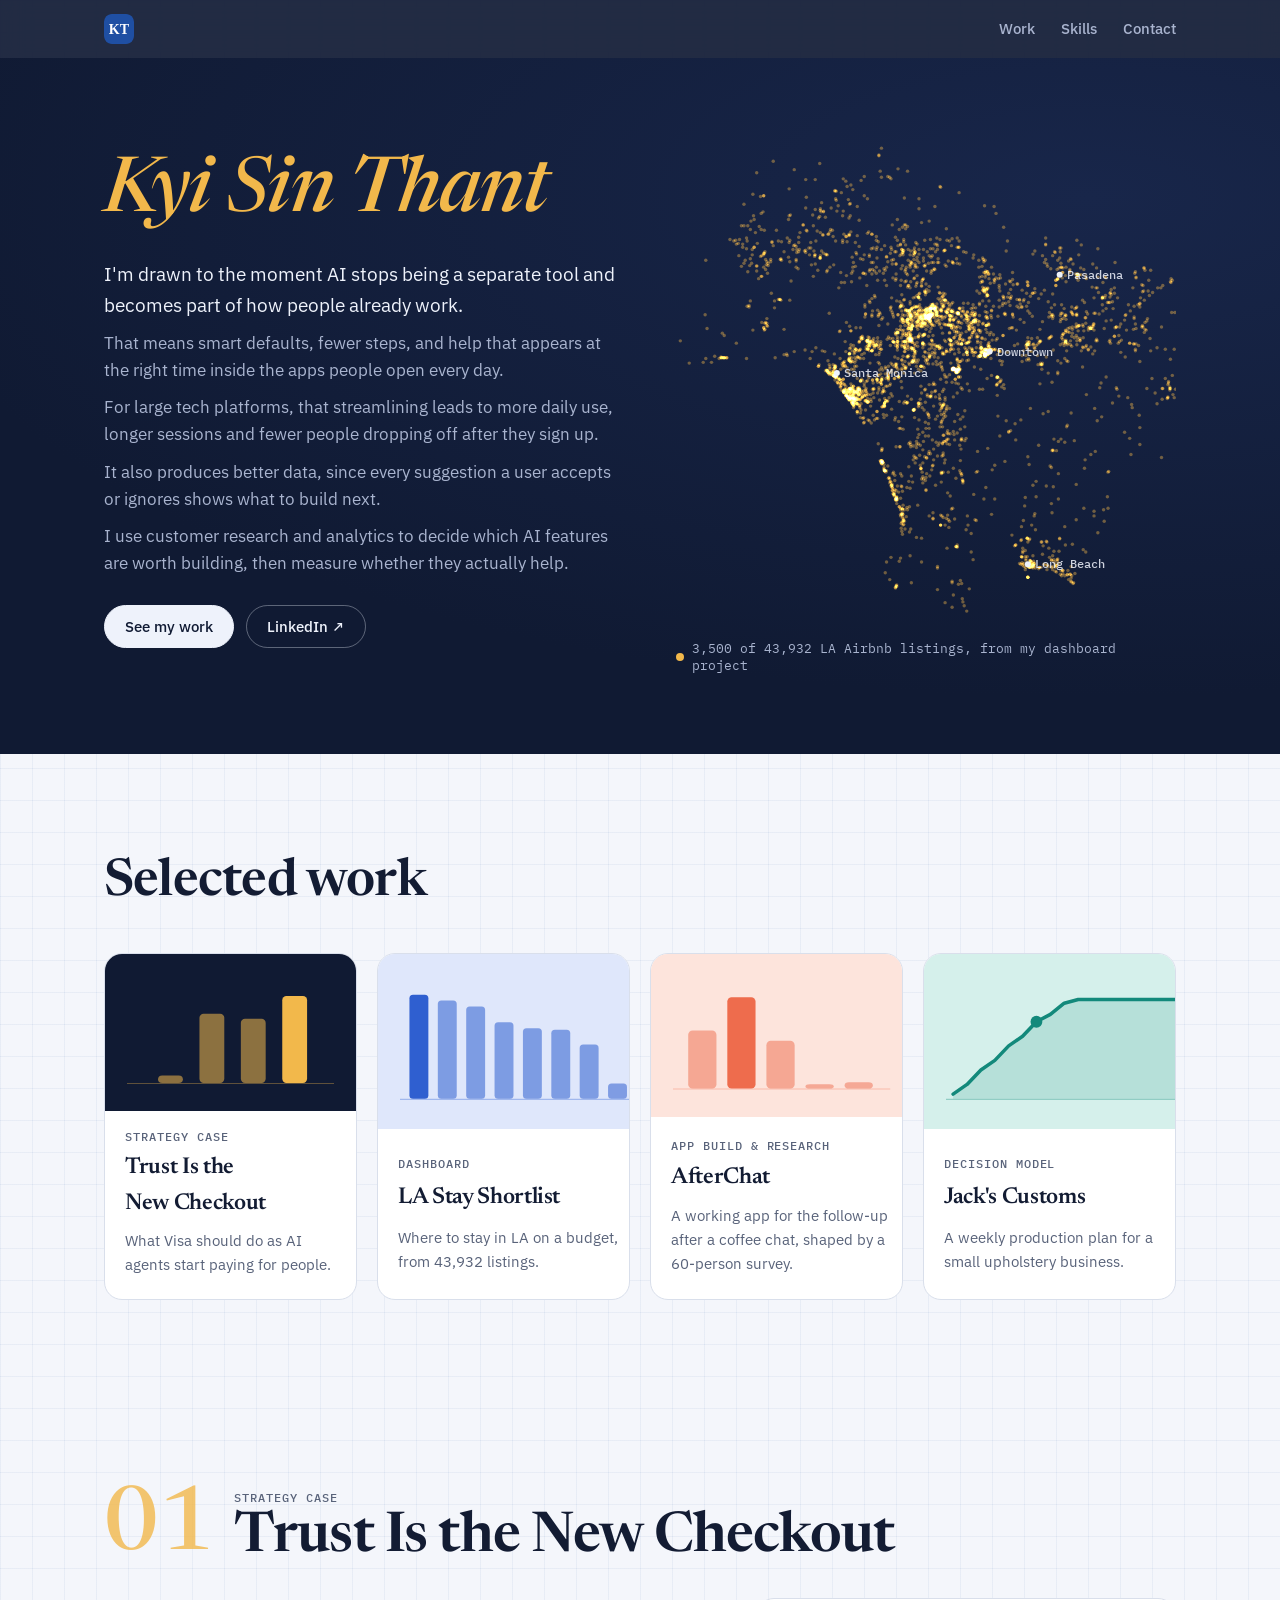
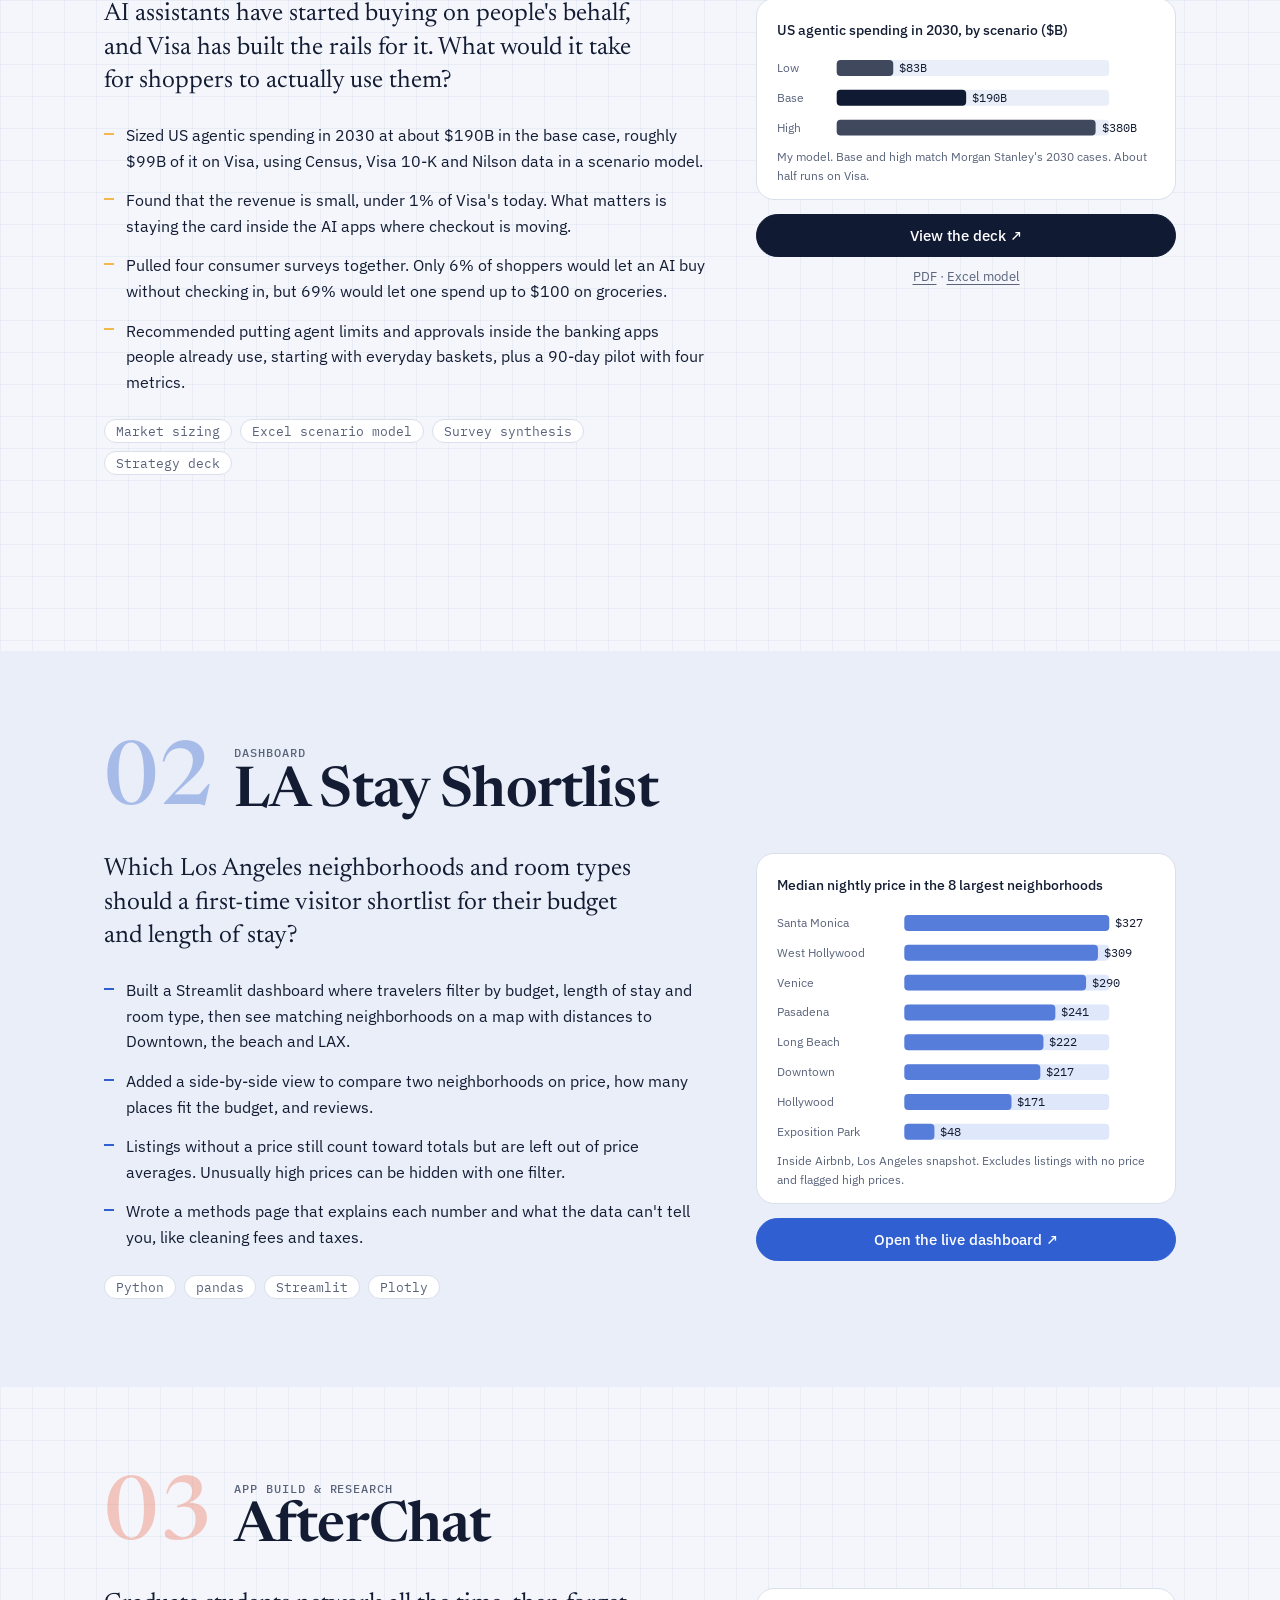
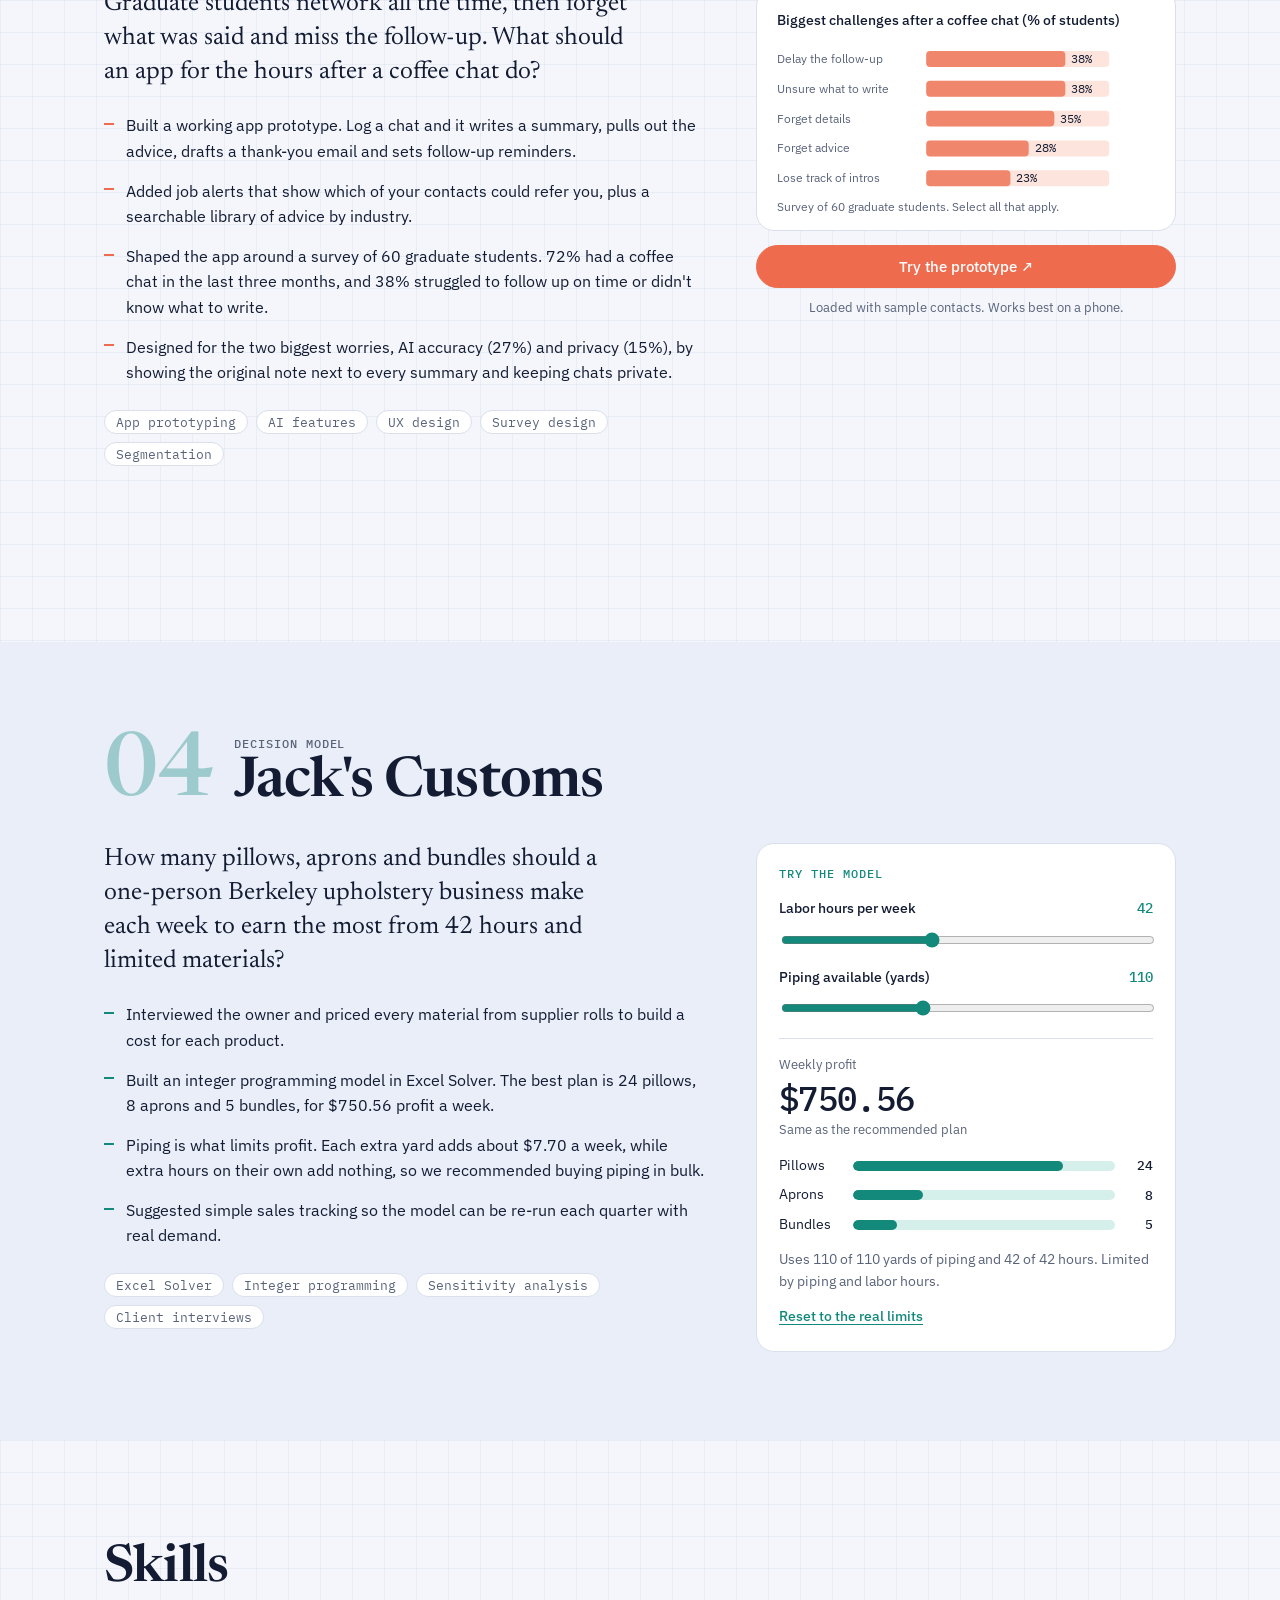
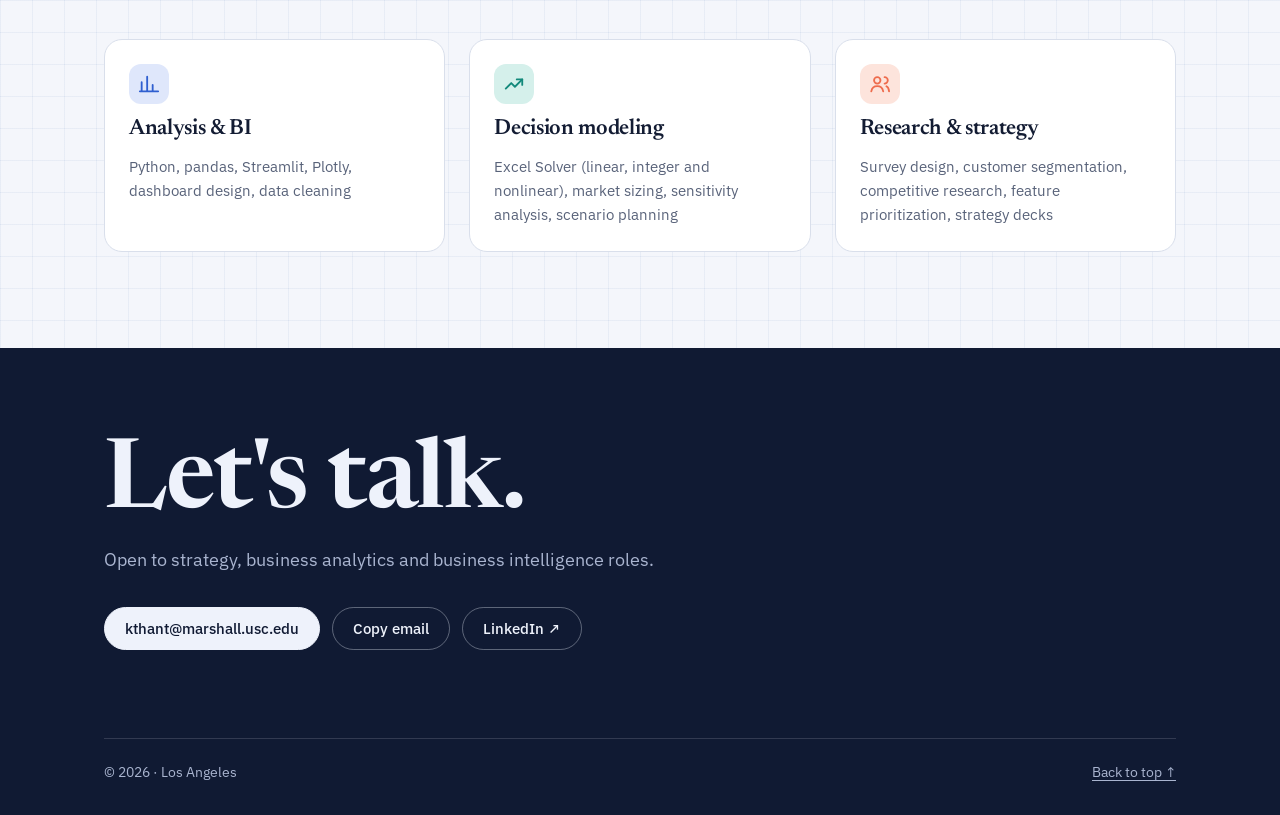
==== commit dab2bf1b: "Publish final Visa deck, PDF and updated Excel model Co-Authored-By: Claude Opus 5.5 <noreply@anthro" ====
--- a/index.html
+++ b/index.html
@@ -104,7 +104,7 @@
             <div id="chart-visa"></div>
           </figure>
           <a class="btn block navy" href="cases/visa-agentic/">View the deck ↗</a>
-          <p class="hint"><a href="cases/visa-agentic/Kyi_Sin_Thant_Visa_Agentic_Commerce_Model.xlsx">Excel model</a></p>
+          <p class="hint"><a href="cases/visa-agentic/Kyi_Sin_Thant_Trust_Is_the_New_Checkout.pdf">PDF</a> · <a href="cases/visa-agentic/Kyi_Sin_Thant_Visa_Agentic_Commerce_Model.xlsx">Excel model</a></p>
         </div>
       </div>
     </div>
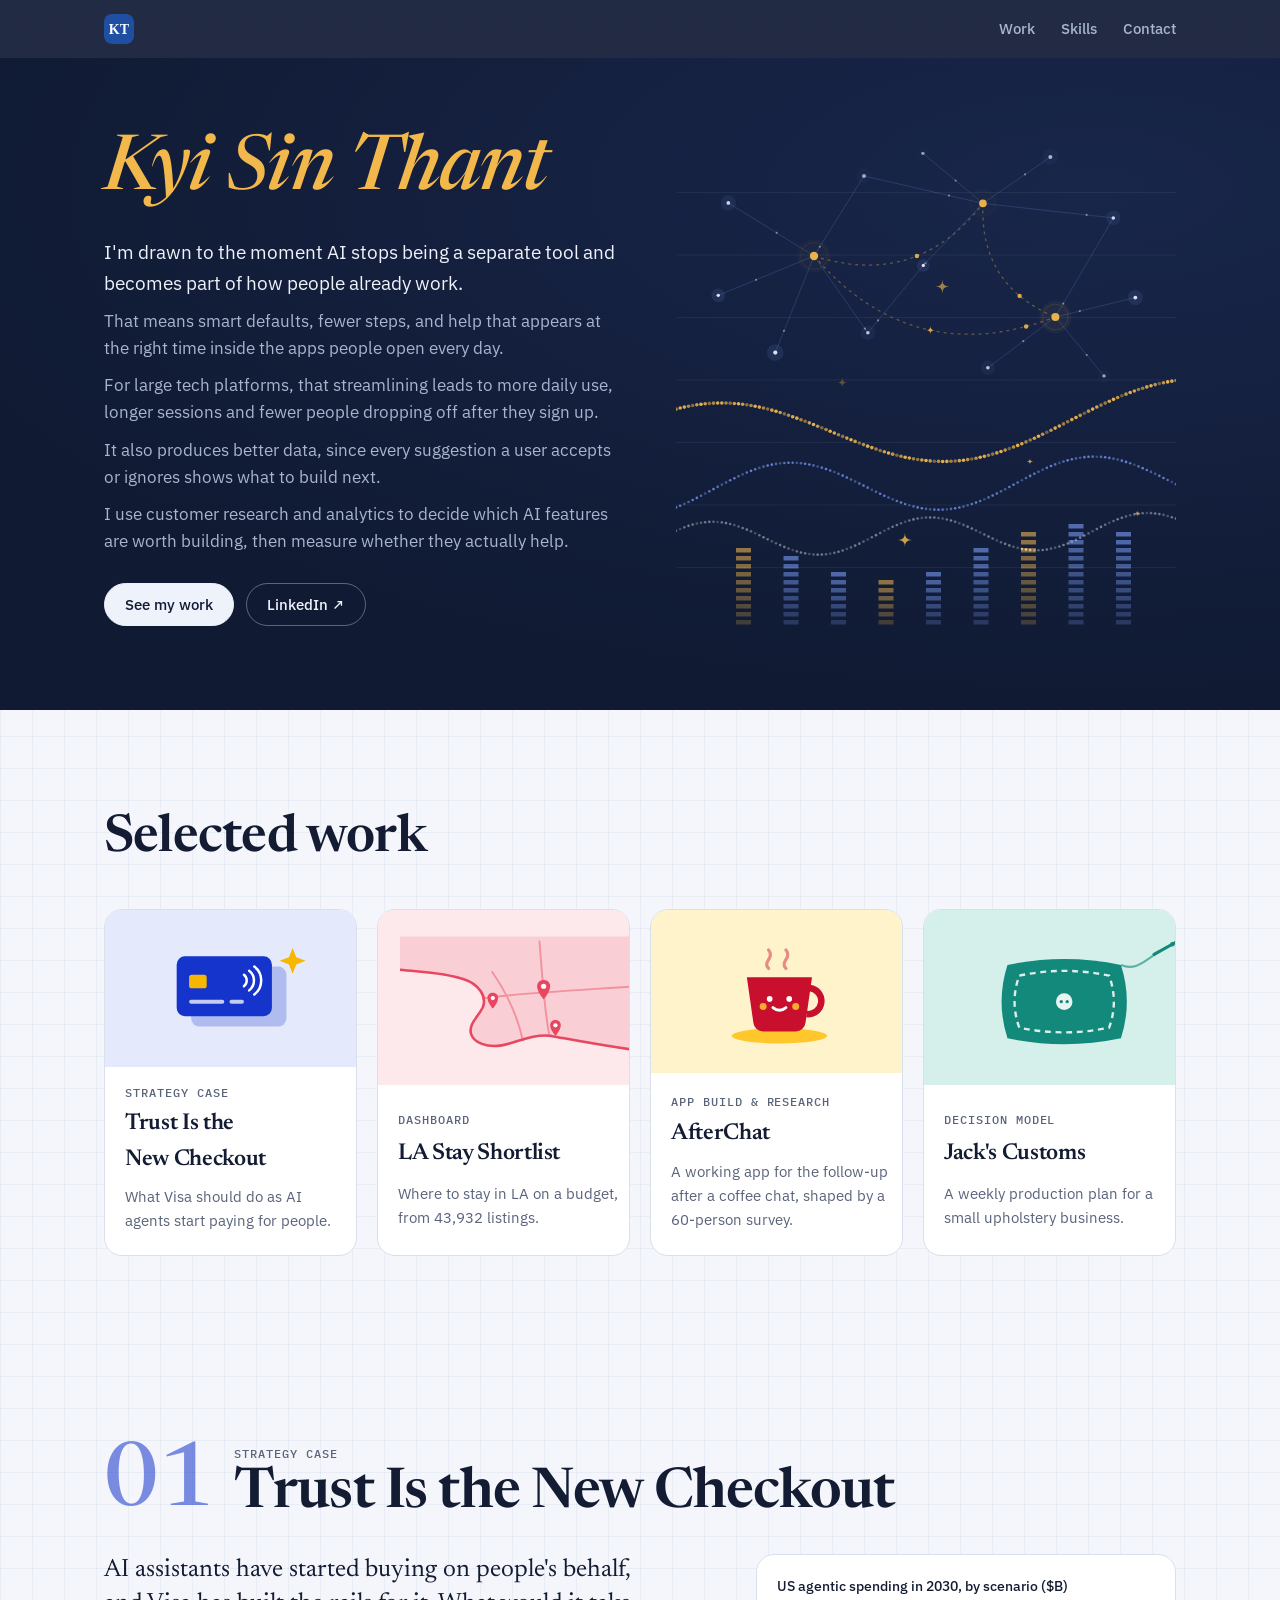
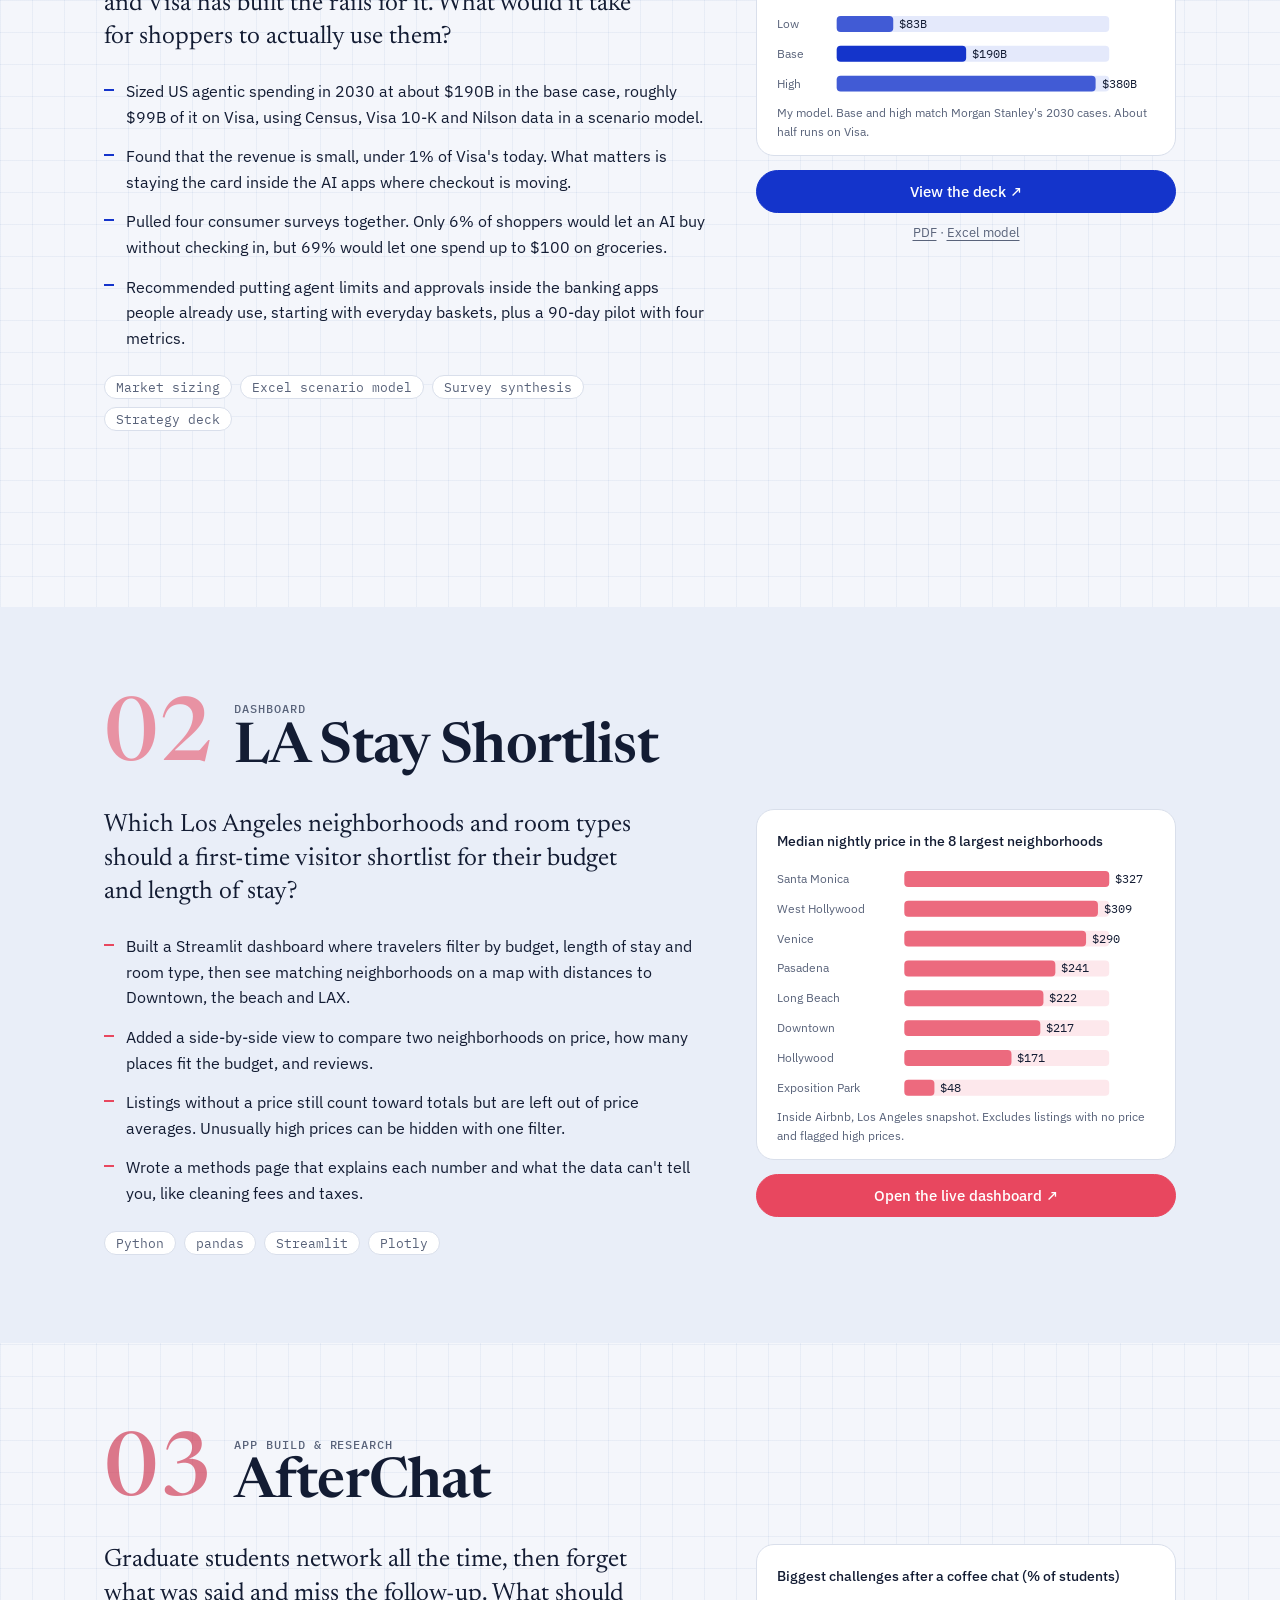
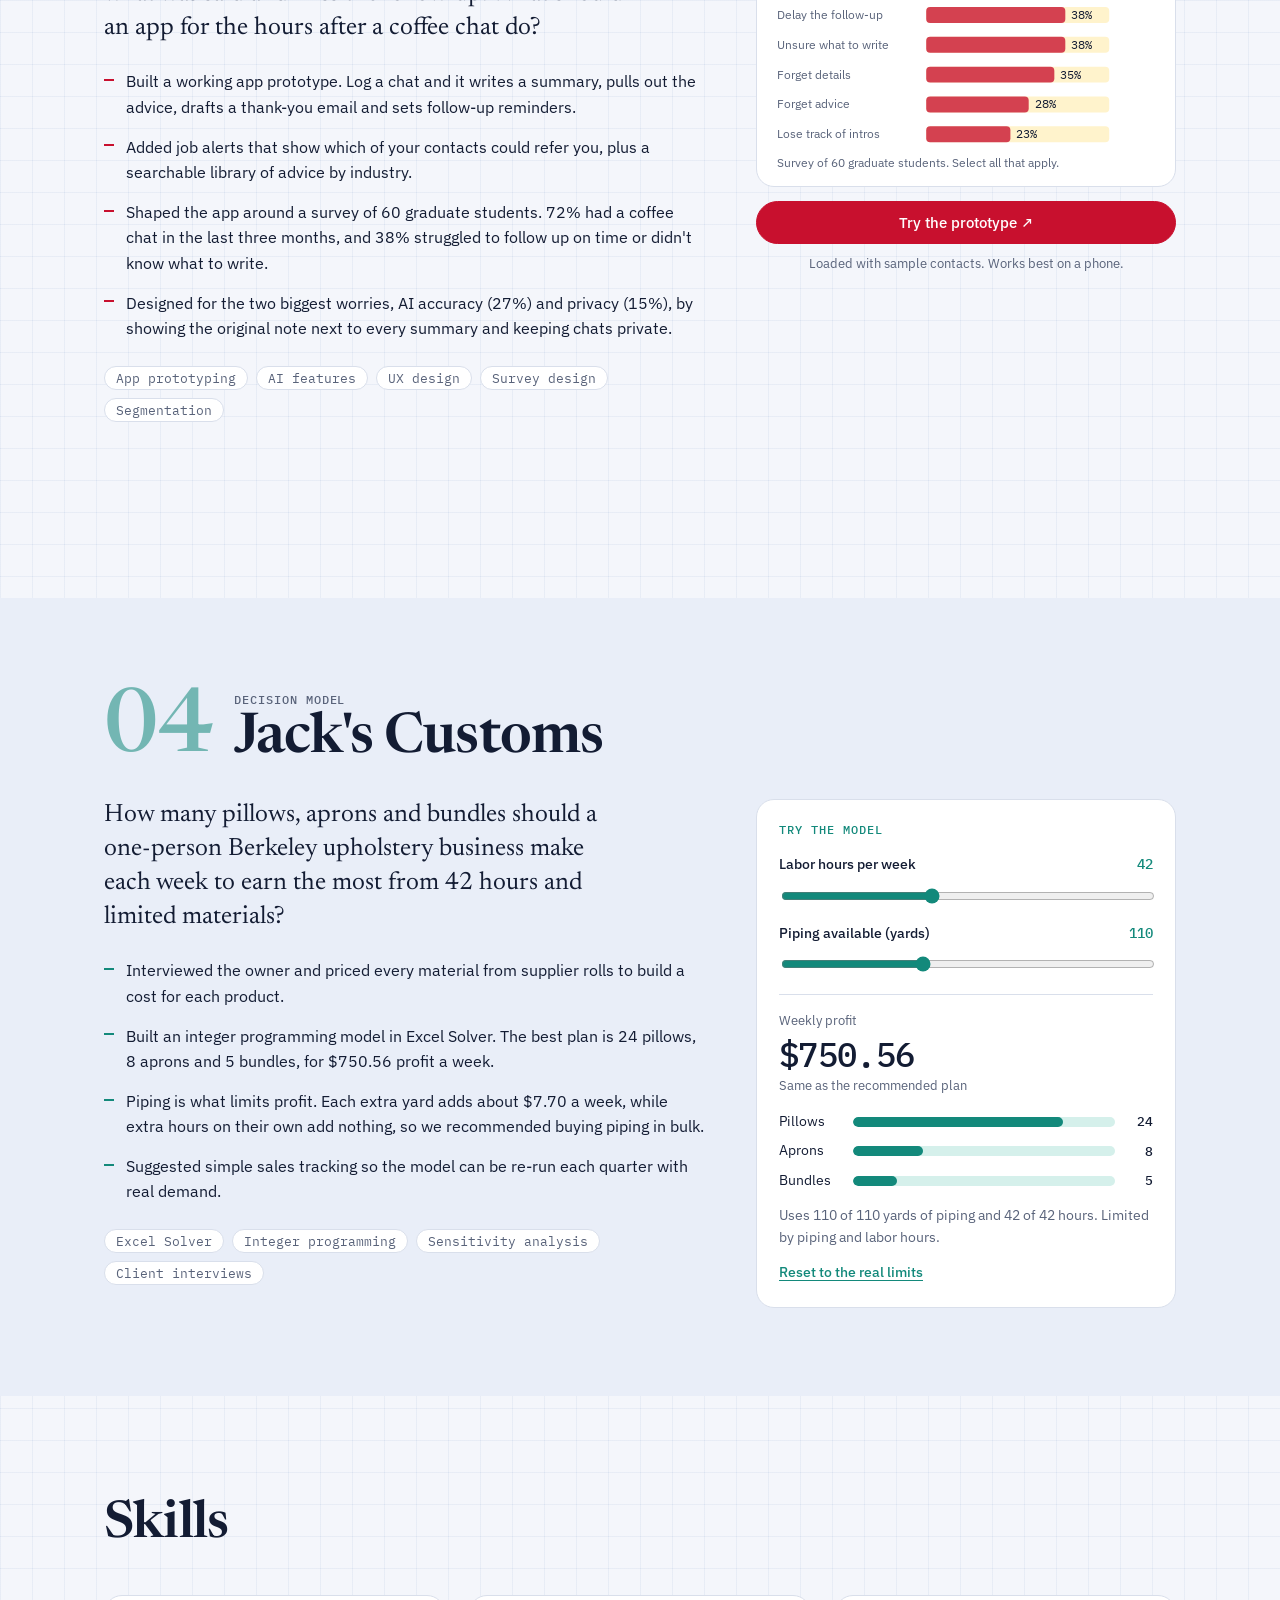
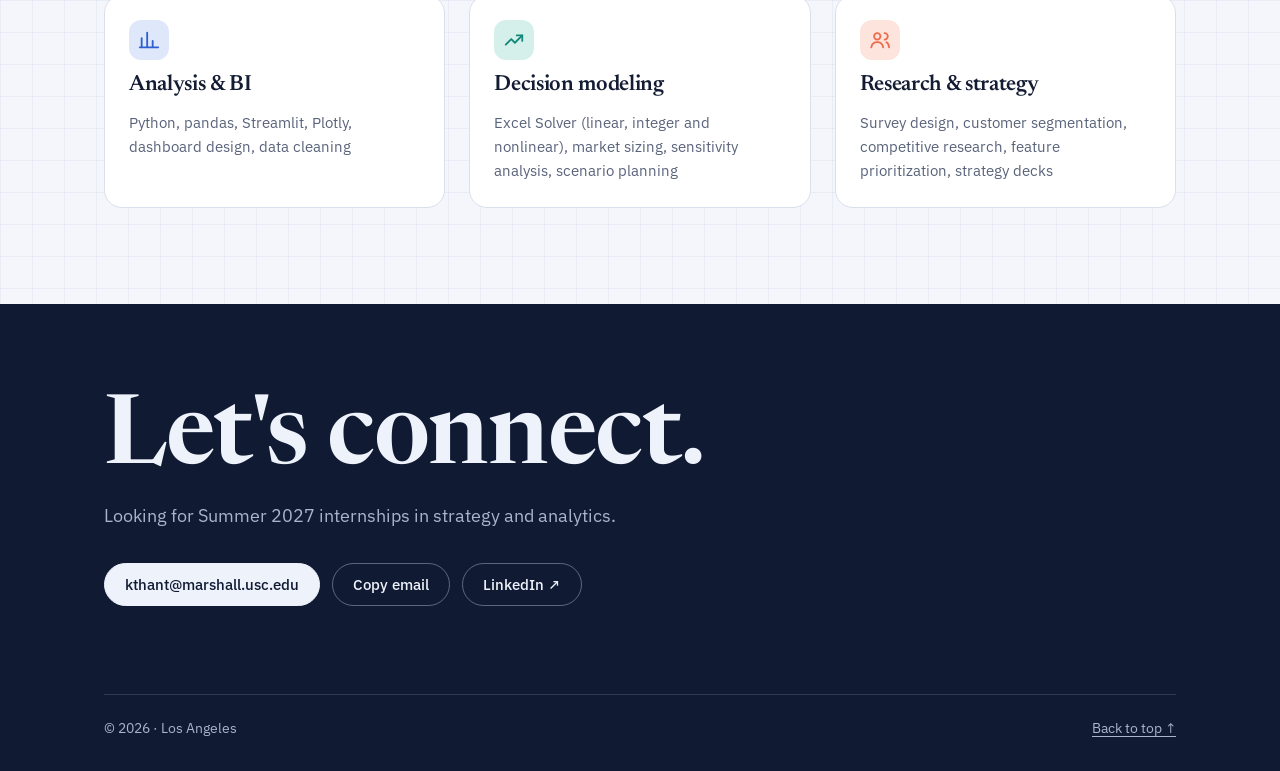
==== commit 68431fa4: "Project colors, illustrated card icons, operations-network hero, Let's connect Co-Authored-By: Claud" ====
--- a/index.html
+++ b/index.html
@@ -14,7 +14,7 @@
 <link rel="preconnect" href="https://fonts.googleapis.com">
 <link rel="preconnect" href="https://fonts.gstatic.com" crossorigin>
 <link rel="stylesheet" href="https://fonts.googleapis.com/css2?family=Newsreader:ital,opsz,wght@0,6..72,500;0,6..72,600;1,6..72,500&family=IBM+Plex+Sans:wght@400;500;600&family=IBM+Plex+Mono:wght@400;500&display=swap">
-<link rel="stylesheet" href="assets/style.css?v=20261106114729">
+<link rel="stylesheet" href="assets/style.css?v=20261106140836">
 </head>
 <body>
 
@@ -50,10 +50,7 @@
           <a class="btn outline" href="https://www.linkedin.com/in/jasmine-kyi-sin-thant" target="_blank" rel="noopener">LinkedIn ↗</a>
         </div>
       </div>
-      <figure class="hero-map">
-        <canvas id="la-map" aria-label="Dot map of Airbnb listings across Los Angeles" role="img"></canvas>
-        <figcaption><span class="dot"></span>3,500 of 43,932 LA Airbnb listings, from my dashboard project</figcaption>
-      </figure>
+      <div class="hero-map" aria-hidden="true"><canvas id="hero-art"></canvas></div>
     </div>
   </section>
 
@@ -61,27 +58,27 @@
   <section class="wrap" id="work" aria-labelledby="work-h">
     <h2 class="section-title" id="work-h">Selected work</h2>
     <div class="cards">
-      <a class="card" href="#visa">
-        <div class="card-art art-gold"><svg viewBox="0 0 200 110" aria-hidden="true" id="art-0"></svg></div>
+      <a class="card p-visa" href="#visa">
+        <div class="card-art"><svg viewBox="0 0 200 110" aria-hidden="true" id="art-0"></svg></div>
         <div class="card-text"><span class="tag">Strategy case</span><h3>Trust Is the New Checkout</h3><p>What Visa should do as AI agents start paying for people.</p></div>
       </a>
-      <a class="card" href="#dashboard">
-        <div class="card-art art-blue"><svg viewBox="0 0 200 110" aria-hidden="true" id="art-1"></svg></div>
+      <a class="card p-air" href="#dashboard">
+        <div class="card-art"><svg viewBox="0 0 200 110" aria-hidden="true" id="art-1"></svg></div>
         <div class="card-text"><span class="tag">Dashboard</span><h3>LA Stay Shortlist</h3><p>Where to stay in LA on a budget, from 43,932 listings.</p></div>
       </a>
-      <a class="card" href="#afterchat">
-        <div class="card-art art-coral"><svg viewBox="0 0 200 110" aria-hidden="true" id="art-2"></svg></div>
+      <a class="card p-ac" href="#afterchat">
+        <div class="card-art"><svg viewBox="0 0 200 110" aria-hidden="true" id="art-2"></svg></div>
         <div class="card-text"><span class="tag">App build &amp; research</span><h3>AfterChat</h3><p>A working app for the follow-up after a coffee chat, shaped by a 60-person survey.</p></div>
       </a>
-      <a class="card" href="#production">
-        <div class="card-art art-teal"><svg viewBox="0 0 200 110" aria-hidden="true" id="art-3"></svg></div>
+      <a class="card p-jc" href="#production">
+        <div class="card-art"><svg viewBox="0 0 200 110" aria-hidden="true" id="art-3"></svg></div>
         <div class="card-text"><span class="tag">Decision model</span><h3>Jack's Customs</h3><p>A weekly production plan for a small upholstery business.</p></div>
       </a>
     </div>
   </section>
 
   <!-- 1. Visa strategy case -->
-  <article class="project" id="visa" aria-labelledby="p0">
+  <article class="project p-visa" id="visa" aria-labelledby="p0">
     <div class="wrap">
       <header class="p-head">
         <span class="num">01</span>
@@ -103,7 +100,7 @@
             <figcaption>US agentic spending in 2030, by scenario ($B)</figcaption>
             <div id="chart-visa"></div>
           </figure>
-          <a class="btn block navy" href="cases/visa-agentic/">View the deck ↗</a>
+          <a class="btn block" href="cases/visa-agentic/">View the deck ↗</a>
           <p class="hint"><a href="cases/visa-agentic/Kyi_Sin_Thant_Trust_Is_the_New_Checkout.pdf">PDF</a> · <a href="cases/visa-agentic/Kyi_Sin_Thant_Visa_Agentic_Commerce_Model.xlsx">Excel model</a></p>
         </div>
       </div>
@@ -111,7 +108,7 @@
   </article>
 
   <!-- 2. Dashboard -->
-  <article class="project band" id="dashboard" aria-labelledby="p1">
+  <article class="project band p-air" id="dashboard" aria-labelledby="p1">
     <div class="wrap">
       <header class="p-head">
         <span class="num">02</span>
@@ -140,7 +137,7 @@
   </article>
 
   <!-- 2. AfterChat -->
-  <article class="project" id="afterchat" aria-labelledby="p2">
+  <article class="project p-ac" id="afterchat" aria-labelledby="p2">
     <div class="wrap">
       <header class="p-head">
         <span class="num">03</span>
@@ -162,7 +159,7 @@
             <figcaption>Biggest challenges after a coffee chat (% of students)</figcaption>
             <div id="chart-ac"></div>
           </figure>
-          <a class="btn block coral" href="https://claude.ai/artifact/A8qWUy1sEzq49qgaxUuZnB" target="_blank" rel="noopener">Try the prototype ↗</a>
+          <a class="btn block" href="https://claude.ai/artifact/A8qWUy1sEzq49qgaxUuZnB" target="_blank" rel="noopener">Try the prototype ↗</a>
           <p class="hint">Loaded with sample contacts. Works best on a phone.</p>
         </div>
       </div>
@@ -170,7 +167,7 @@
   </article>
 
   <!-- 3. Jack's Customs -->
-  <article class="project band" id="production" aria-labelledby="p3">
+  <article class="project band p-jc" id="production" aria-labelledby="p3">
     <div class="wrap">
       <header class="p-head">
         <span class="num">04</span>
@@ -219,8 +216,8 @@
   <!-- Contact -->
   <section class="contact" id="contact" aria-labelledby="contact-h">
     <div class="wrap">
-      <h2 id="contact-h">Let's talk.</h2>
-      <p>Open to strategy, business analytics and business intelligence roles.</p>
+      <h2 id="contact-h">Let's connect.</h2>
+      <p>Looking for Summer 2027 internships in strategy and analytics.</p>
       <div class="contact-row">
         <a class="btn light" href="mailto:kthant@marshall.usc.edu">kthant@marshall.usc.edu</a>
         <button class="btn outline" type="button" id="copy-email" data-email="kthant@marshall.usc.edu">Copy email</button>
@@ -235,7 +232,6 @@
 
 </main>
 
-<script src="assets/la-points.js?v=20261106114729"></script>
-<script src="assets/site.js?v=20261106114729"></script>
+<script src="assets/site.js?v=20261106140836"></script>
 </body>
 </html>
--- a/assets/style.css
+++ b/assets/style.css
@@ -84,7 +84,7 @@
 .pov { display: grid; gap: 10px; max-width: 54ch; font-size: 17px; color: var(--on-navy-muted); }
 .pov p:first-child { color: var(--on-navy); font-size: 19px; }
 .hero-actions { display: flex; flex-wrap: wrap; gap: 12px; }
-.hero-map { margin: 0; display: grid; gap: 10px; min-width: 0; }
+.hero-map { margin: 0; min-width: 0; }
 .hero-map canvas { width: 100%; aspect-ratio: 1 / 1; max-width: 100%; display: block; }
 .hero-map figcaption { font: 13px var(--mono); color: var(--on-navy-muted); display: flex; align-items: center; gap: 8px; }
 .hero-map .dot { width: 8px; height: 8px; border-radius: 50%; background: var(--gold); flex: none; }
@@ -107,8 +107,6 @@
 .art-teal { background: var(--teal-soft); color: var(--teal); }
 .art-gold { background: var(--navy); color: var(--gold); }
 .btn.navy { background: var(--navy); border-color: var(--navy); }
-#visa .num { color: var(--gold); opacity: .8; }
-#visa .work-list li::before { background: var(--gold); }
 #visa { margin-top: 96px; }
 .hint a { color: var(--muted); }
 .card-text { padding: 18px 20px 22px; display: grid; gap: 6px; }
@@ -121,8 +119,6 @@
 .project.band + .project { padding-top: 88px; }
 .p-head { display: flex; align-items: flex-end; gap: 20px; margin-bottom: 32px; }
 .num { font: 500 clamp(56px, 8vw, 88px)/0.85 var(--display); color: var(--blue); opacity: 0.35; }
-#afterchat .num { color: var(--coral); }
-#production .num { color: var(--teal); }
 .p-head h2 { font-size: clamp(36px, 5vw, 56px); line-height: 1; }
 .p-grid { display: grid; grid-template-columns: minmax(0, 1fr) minmax(0, 420px); gap: 48px; align-items: start; }
 .p-main { display: grid; gap: 24px; min-width: 0; }
@@ -130,8 +126,6 @@
 .work-list { margin: 0; padding: 0; list-style: none; display: grid; gap: 14px; max-width: 64ch; }
 .work-list li { padding-left: 22px; position: relative; }
 .work-list li::before { content: ""; position: absolute; left: 0; top: 0.62em; width: 10px; height: 2px; background: var(--blue); }
-#afterchat .work-list li::before { background: var(--coral); }
-#production .work-list li::before { background: var(--teal); }
 .tools { list-style: none; margin: 0; padding: 0; display: flex; flex-wrap: wrap; gap: 8px; }
 .tools li { font: 12.5px var(--mono); color: var(--muted); background: var(--surface); border: 1px solid var(--line); border-radius: 999px; padding: 3px 11px; }
 .p-side { display: grid; gap: 14px; min-width: 0; }
@@ -184,6 +178,24 @@
 .foot { display: flex; flex-wrap: wrap; justify-content: space-between; gap: 12px; margin-top: 88px; padding-top: 22px; border-top: 1px solid rgba(238, 242, 251, 0.15); font-size: 14px; color: var(--on-navy-muted); }
 .foot a { color: var(--on-navy-muted); }
 
+/* project colors: Visa blue, Airbnb pink, AfterChat red + yellow, Jack's teal.
+   Same strength and softness across all four so they read as one set. */
+.p-visa { --acc: #1434cb; --acc-soft: #e4e9fb; --acc-2: #f7b600; }
+.p-air  { --acc: #e8475f; --acc-soft: #fde8ec; --acc-2: #e8475f; }
+.p-ac   { --acc: #c8102e; --acc-soft: #fff3cc; --acc-2: #ffc72c; }
+.p-jc   { --acc: #13897b; --acc-soft: #d5f0eb; --acc-2: #13897b; }
+@media (prefers-color-scheme: dark) {
+  .p-visa { --acc: #8098ff; --acc-soft: #1b2650; --acc-2: #f7b600; }
+  .p-air  { --acc: #ff7a8c; --acc-soft: #3a1e27; --acc-2: #ff7a8c; }
+  .p-ac   { --acc: #ff5a6e; --acc-soft: #3a3115; --acc-2: #ffd24d; }
+  .p-jc   { --acc: #3cc4b1; --acc-soft: #123532; --acc-2: #3cc4b1; }
+}
+.card .card-art { background: var(--acc-soft); color: var(--acc); }
+.project .num { color: var(--acc); opacity: .55; }
+.project .work-list li::before { background: var(--acc); }
+.project .btn { background: var(--acc); border-color: var(--acc); }
+.p-jc .whatif-title, .p-jc .whatif output, .p-jc .reset { color: var(--acc); }
+
 /* responsive */
 @media (max-width: 900px) {
   .hero-inner { grid-template-columns: 1fr; padding-block: 48px 56px; gap: 32px; }
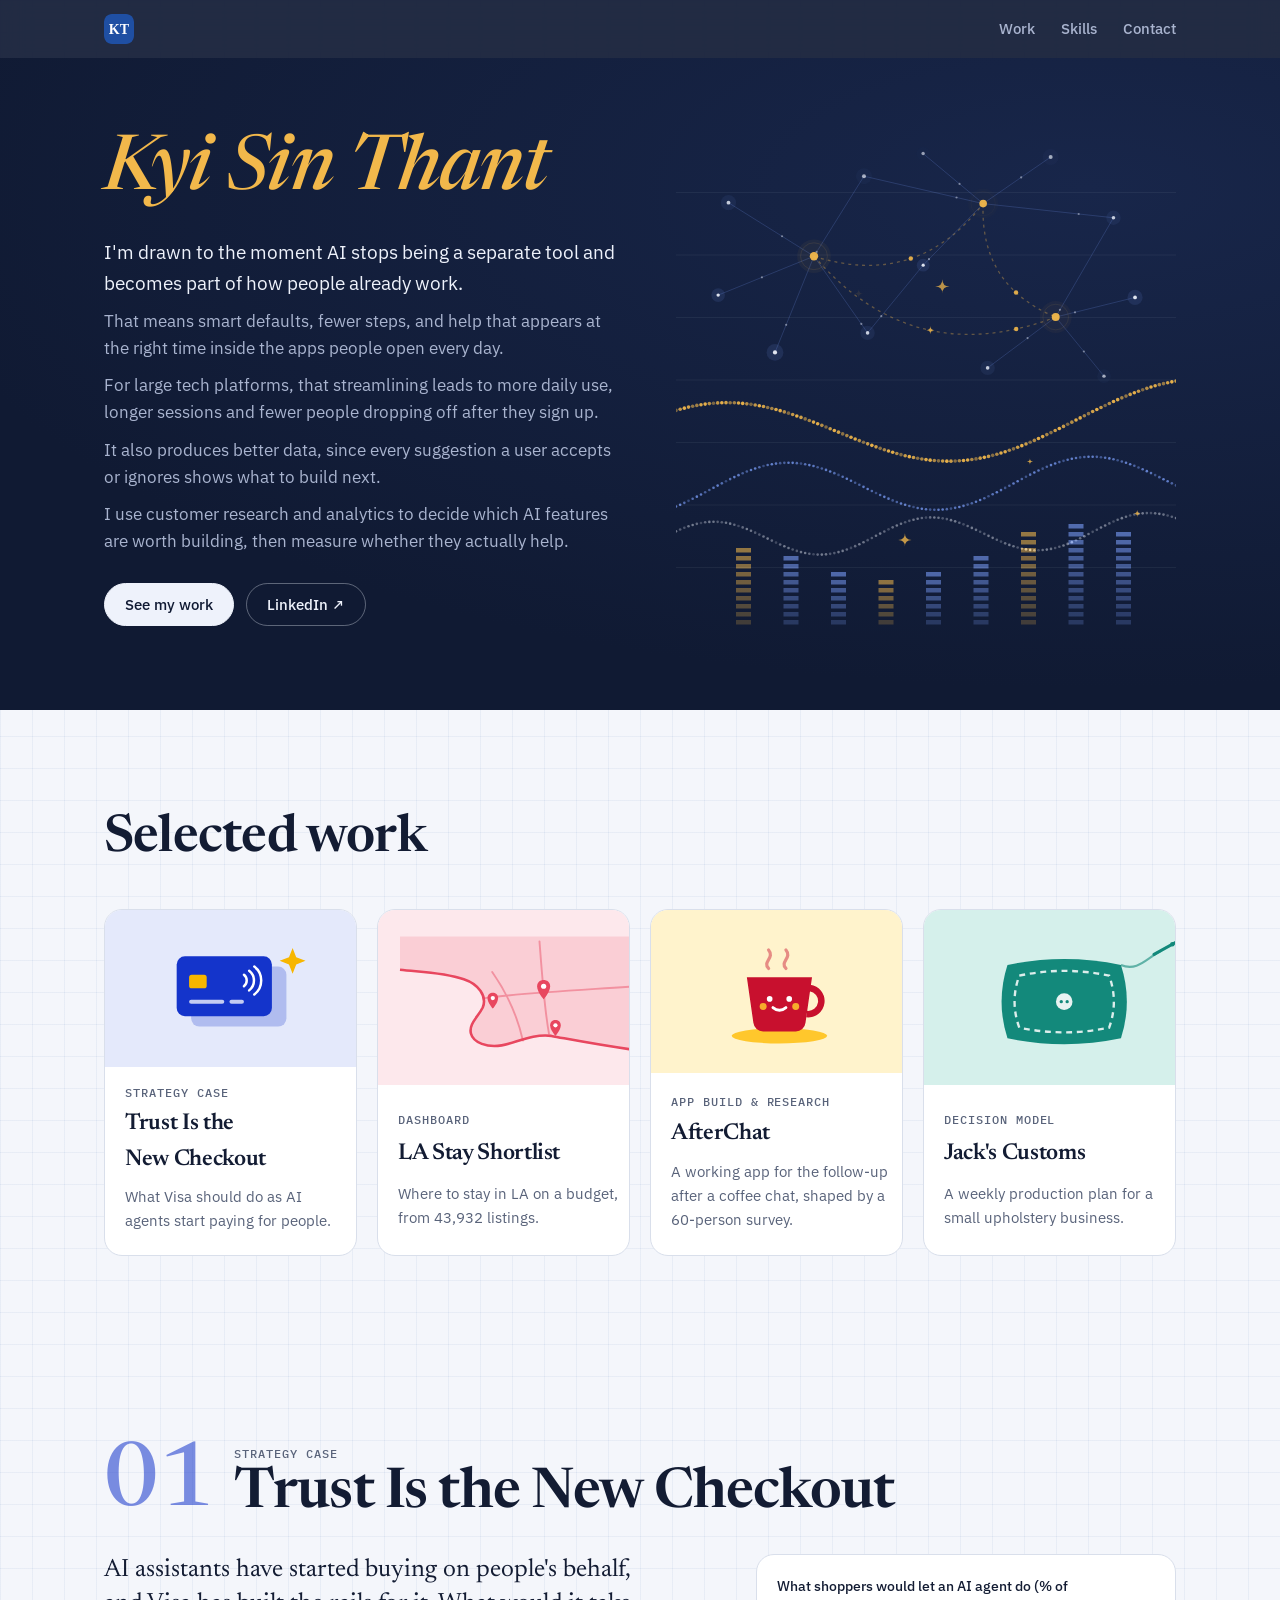
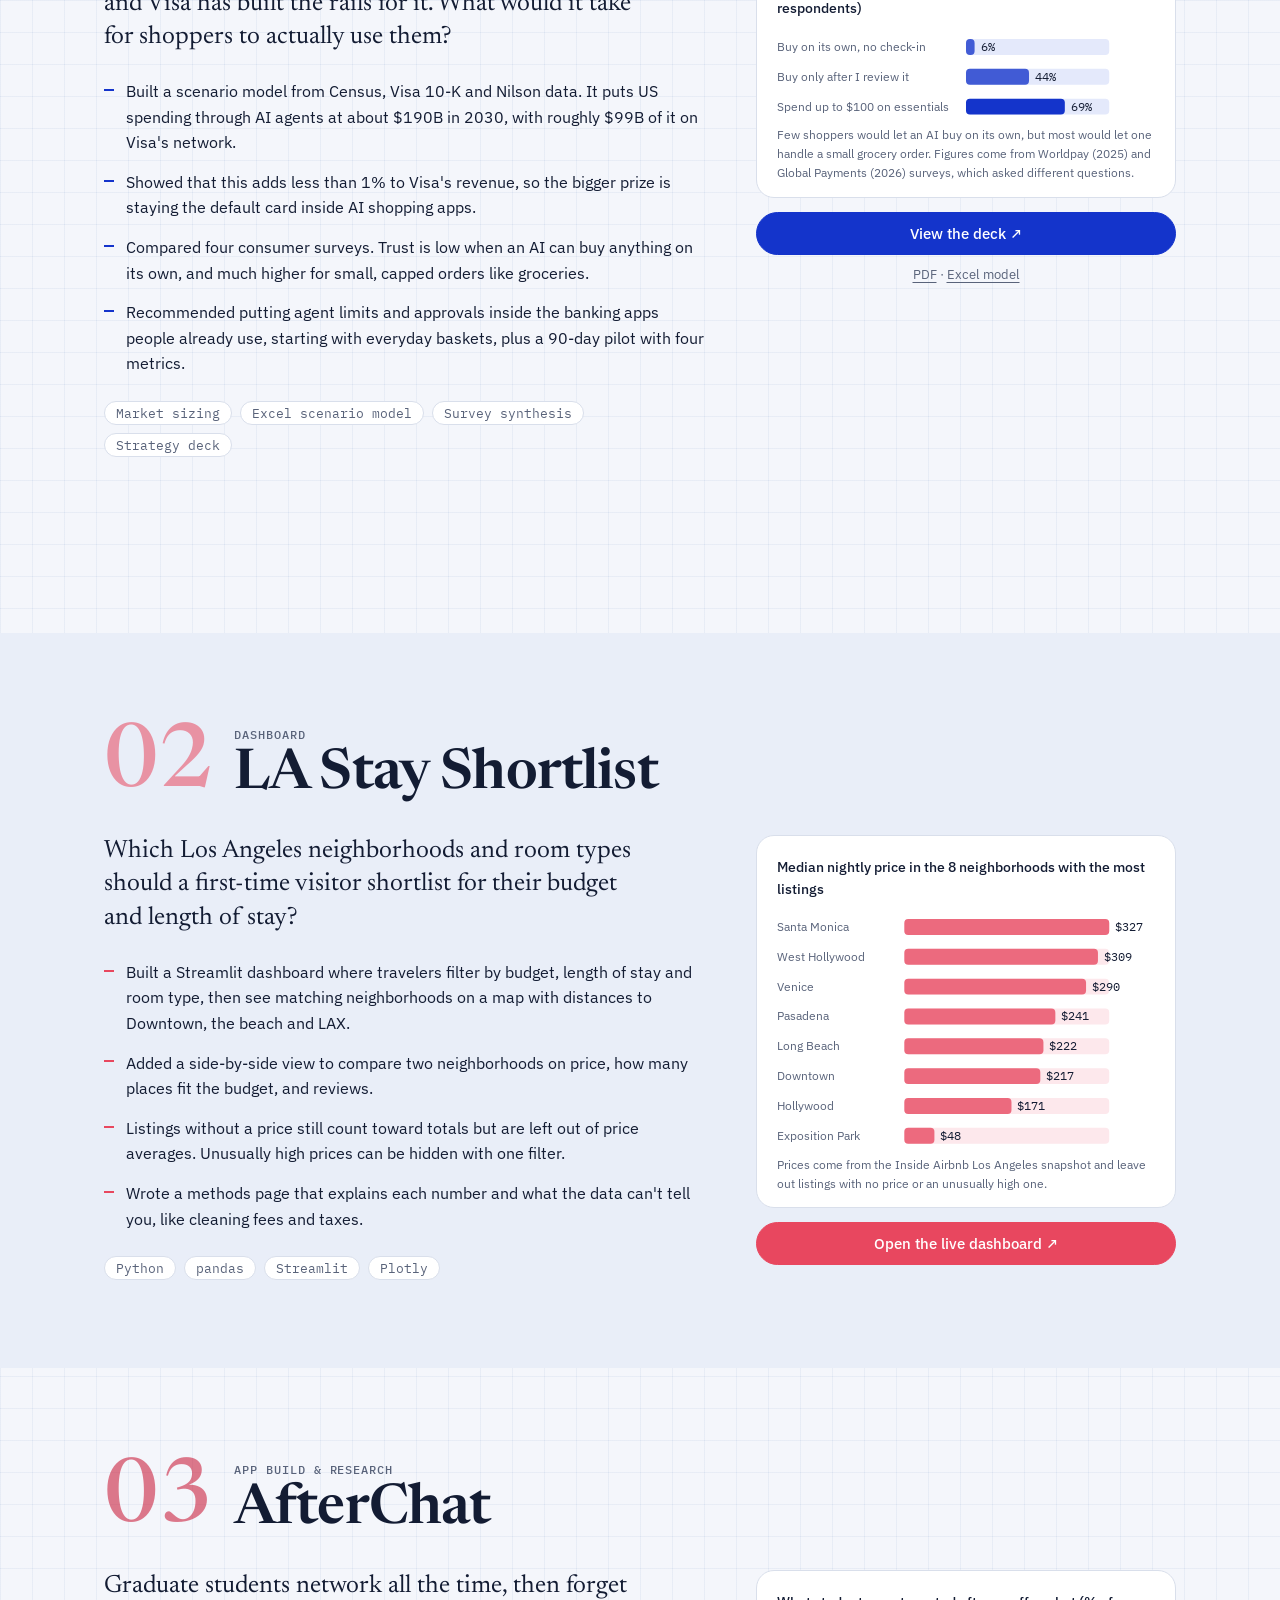
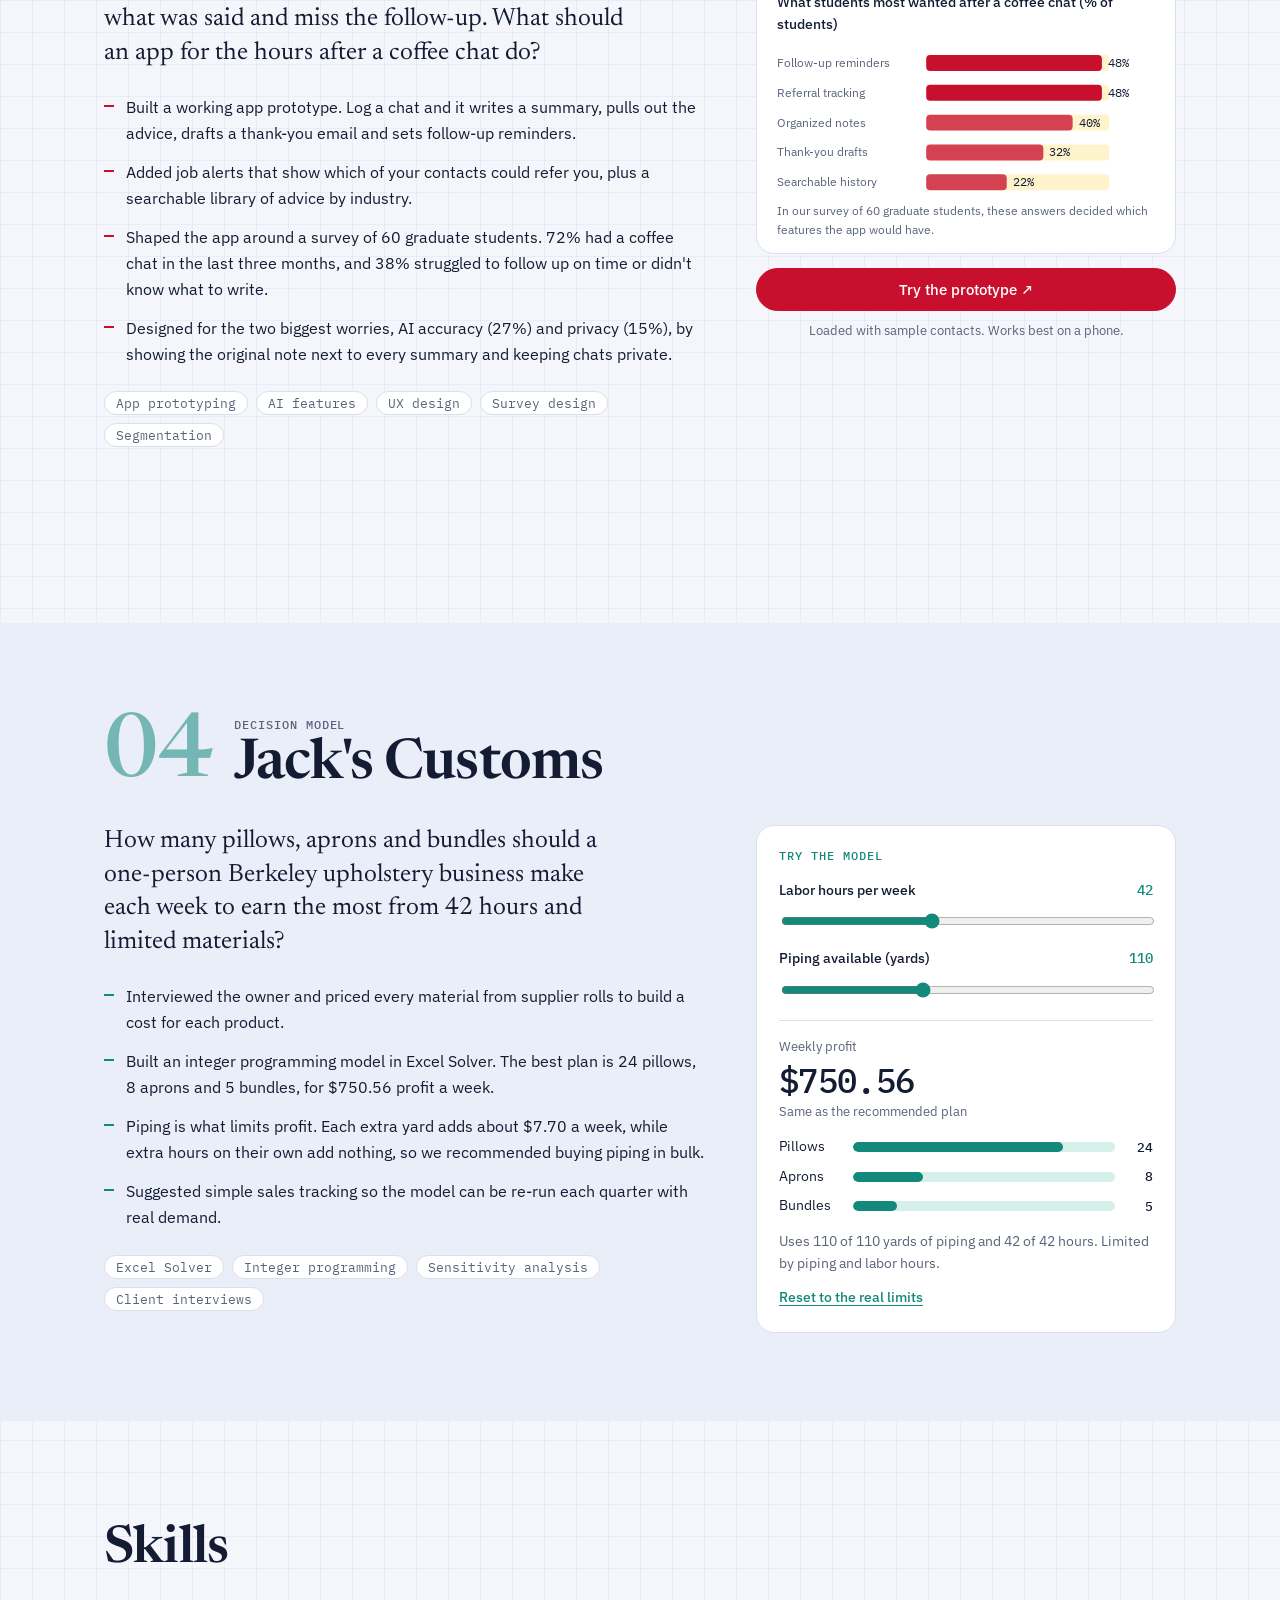
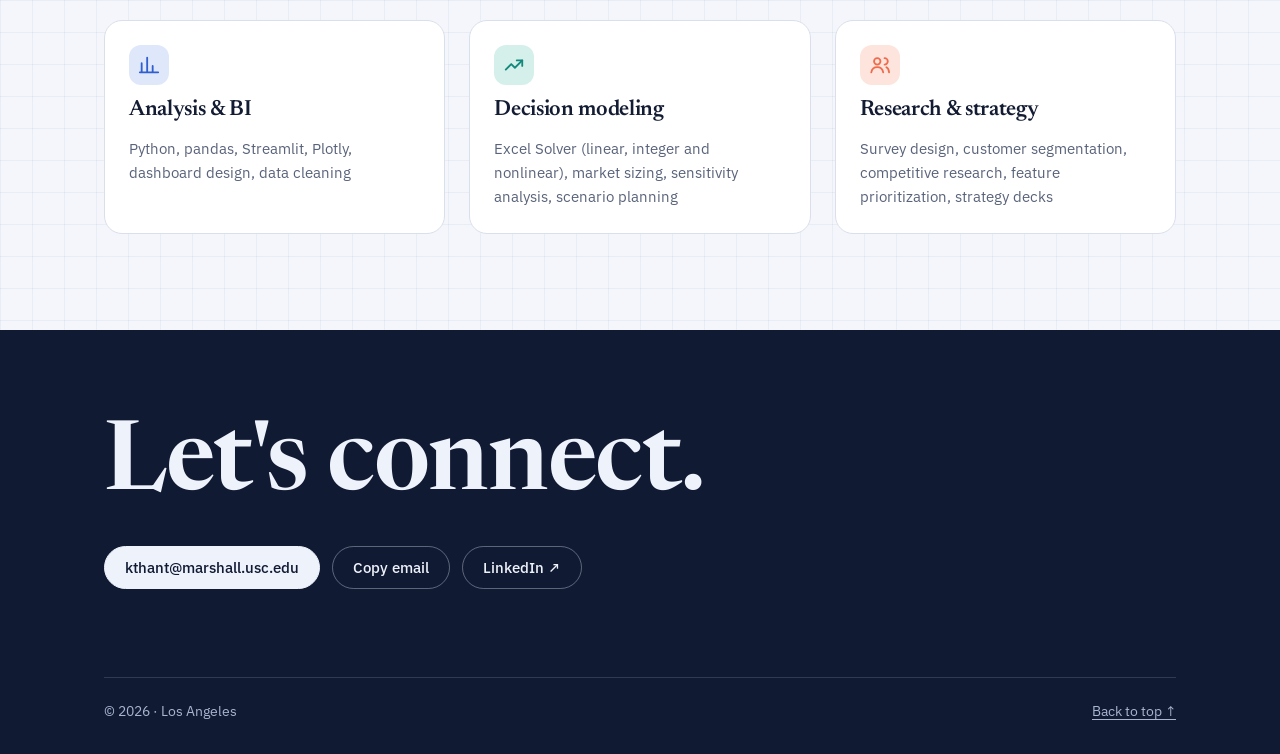
==== commit 58b8fb53: "Sharper project charts and captions, clearer Visa bullets, simpler contact Co-Authored-By: Claude Op" ====
--- a/index.html
+++ b/index.html
@@ -14,7 +14,7 @@
 <link rel="preconnect" href="https://fonts.googleapis.com">
 <link rel="preconnect" href="https://fonts.gstatic.com" crossorigin>
 <link rel="stylesheet" href="https://fonts.googleapis.com/css2?family=Newsreader:ital,opsz,wght@0,6..72,500;0,6..72,600;1,6..72,500&family=IBM+Plex+Sans:wght@400;500;600&family=IBM+Plex+Mono:wght@400;500&display=swap">
-<link rel="stylesheet" href="assets/style.css?v=20261106140836">
+<link rel="stylesheet" href="assets/style.css?v=20261106142300">
 </head>
 <body>
 
@@ -88,16 +88,16 @@
         <div class="p-main">
           <p class="question">AI assistants have started buying on people's behalf, and Visa has built the rails for it. What would it take for shoppers to actually use them?</p>
           <ul class="work-list">
-            <li>Sized US agentic spending in 2030 at about $190B in the base case, roughly $99B of it on Visa, using Census, Visa 10-K and Nilson data in a scenario model.</li>
-            <li>Found that the revenue is small, under 1% of Visa's today. What matters is staying the card inside the AI apps where checkout is moving.</li>
-            <li>Pulled four consumer surveys together. Only 6% of shoppers would let an AI buy without checking in, but 69% would let one spend up to $100 on groceries.</li>
+            <li>Built a scenario model from Census, Visa 10-K and Nilson data. It puts US spending through AI agents at about $190B in 2030, with roughly $99B of it on Visa's network.</li>
+            <li>Showed that this adds less than 1% to Visa's revenue, so the bigger prize is staying the default card inside AI shopping apps.</li>
+            <li>Compared four consumer surveys. Trust is low when an AI can buy anything on its own, and much higher for small, capped orders like groceries.</li>
             <li>Recommended putting agent limits and approvals inside the banking apps people already use, starting with everyday baskets, plus a 90-day pilot with four metrics.</li>
           </ul>
           <ul class="tools" aria-label="Tools"><li>Market sizing</li><li>Excel scenario model</li><li>Survey synthesis</li><li>Strategy deck</li></ul>
         </div>
         <div class="p-side">
           <figure class="chart">
-            <figcaption>US agentic spending in 2030, by scenario ($B)</figcaption>
+            <figcaption>What shoppers would let an AI agent do (% of respondents)</figcaption>
             <div id="chart-visa"></div>
           </figure>
           <a class="btn block" href="cases/visa-agentic/">View the deck ↗</a>
@@ -127,7 +127,7 @@
         </div>
         <div class="p-side">
           <figure class="chart">
-            <figcaption>Median nightly price in the 8 largest neighborhoods</figcaption>
+            <figcaption>Median nightly price in the 8 neighborhoods with the most listings</figcaption>
             <div id="chart-la"></div>
           </figure>
           <a class="btn block" href="https://project-3qwdutane3pfvjizjpfdpx.streamlit.app/" target="_blank" rel="noopener">Open the live dashboard ↗</a>
@@ -156,7 +156,7 @@
         </div>
         <div class="p-side">
           <figure class="chart">
-            <figcaption>Biggest challenges after a coffee chat (% of students)</figcaption>
+            <figcaption>What students most wanted after a coffee chat (% of students)</figcaption>
             <div id="chart-ac"></div>
           </figure>
           <a class="btn block" href="https://claude.ai/artifact/A8qWUy1sEzq49qgaxUuZnB" target="_blank" rel="noopener">Try the prototype ↗</a>
@@ -217,7 +217,6 @@
   <section class="contact" id="contact" aria-labelledby="contact-h">
     <div class="wrap">
       <h2 id="contact-h">Let's connect.</h2>
-      <p>Looking for Summer 2027 internships in strategy and analytics.</p>
       <div class="contact-row">
         <a class="btn light" href="mailto:kthant@marshall.usc.edu">kthant@marshall.usc.edu</a>
         <button class="btn outline" type="button" id="copy-email" data-email="kthant@marshall.usc.edu">Copy email</button>
@@ -232,6 +231,6 @@
 
 </main>
 
-<script src="assets/site.js?v=20261106140836"></script>
+<script src="assets/site.js?v=20261106142300"></script>
 </body>
 </html>
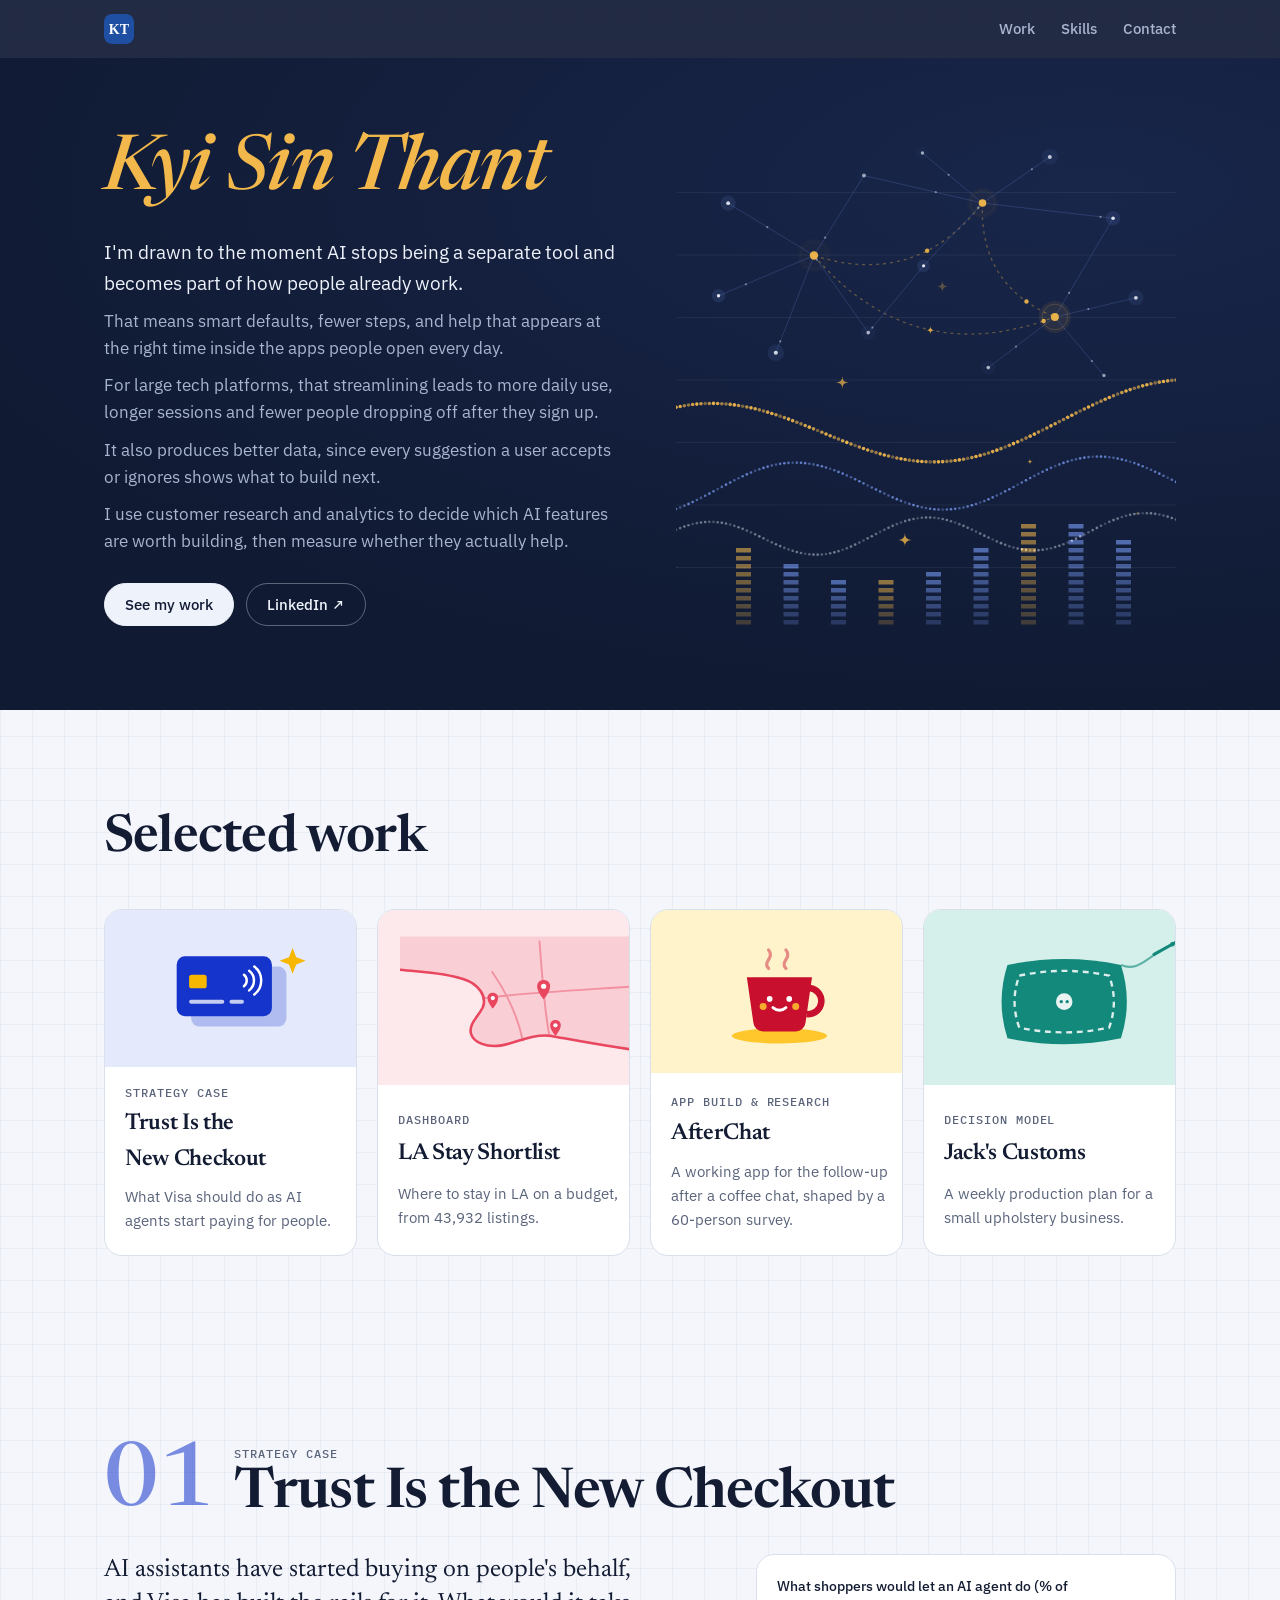
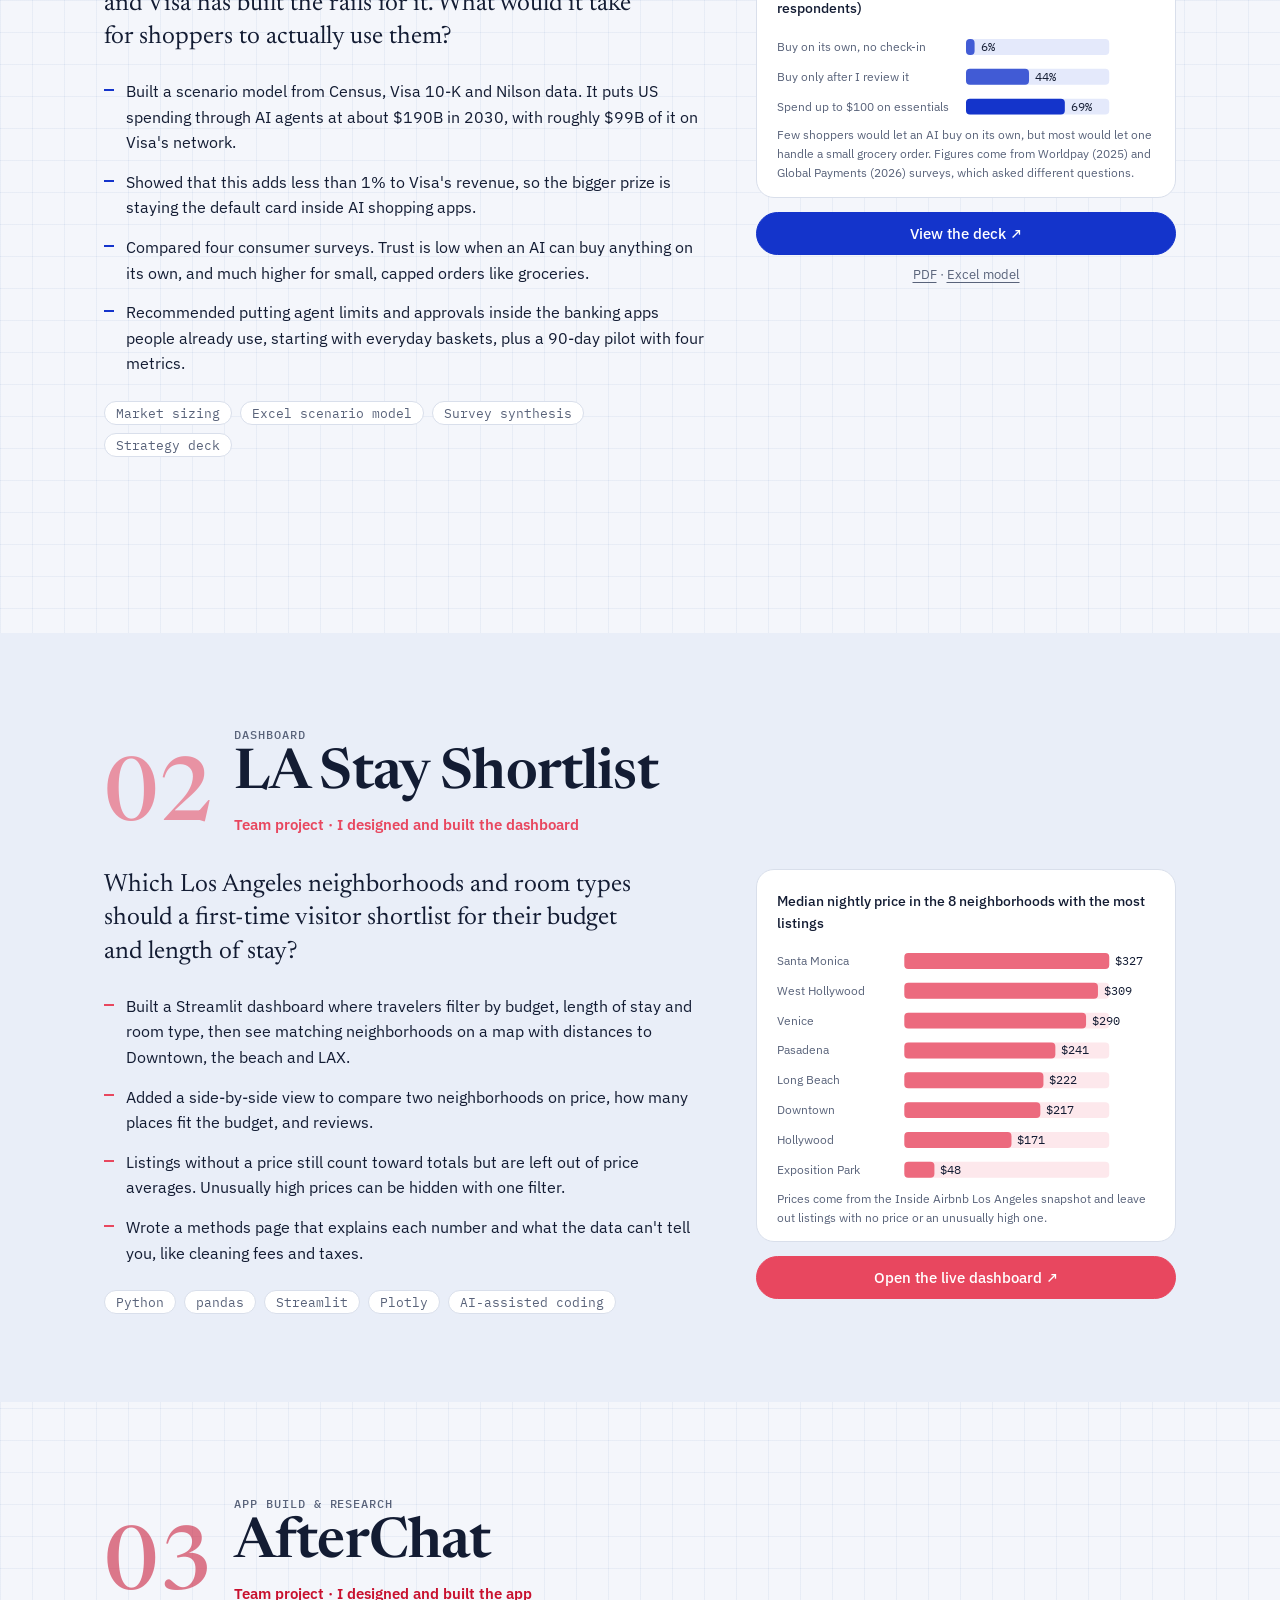
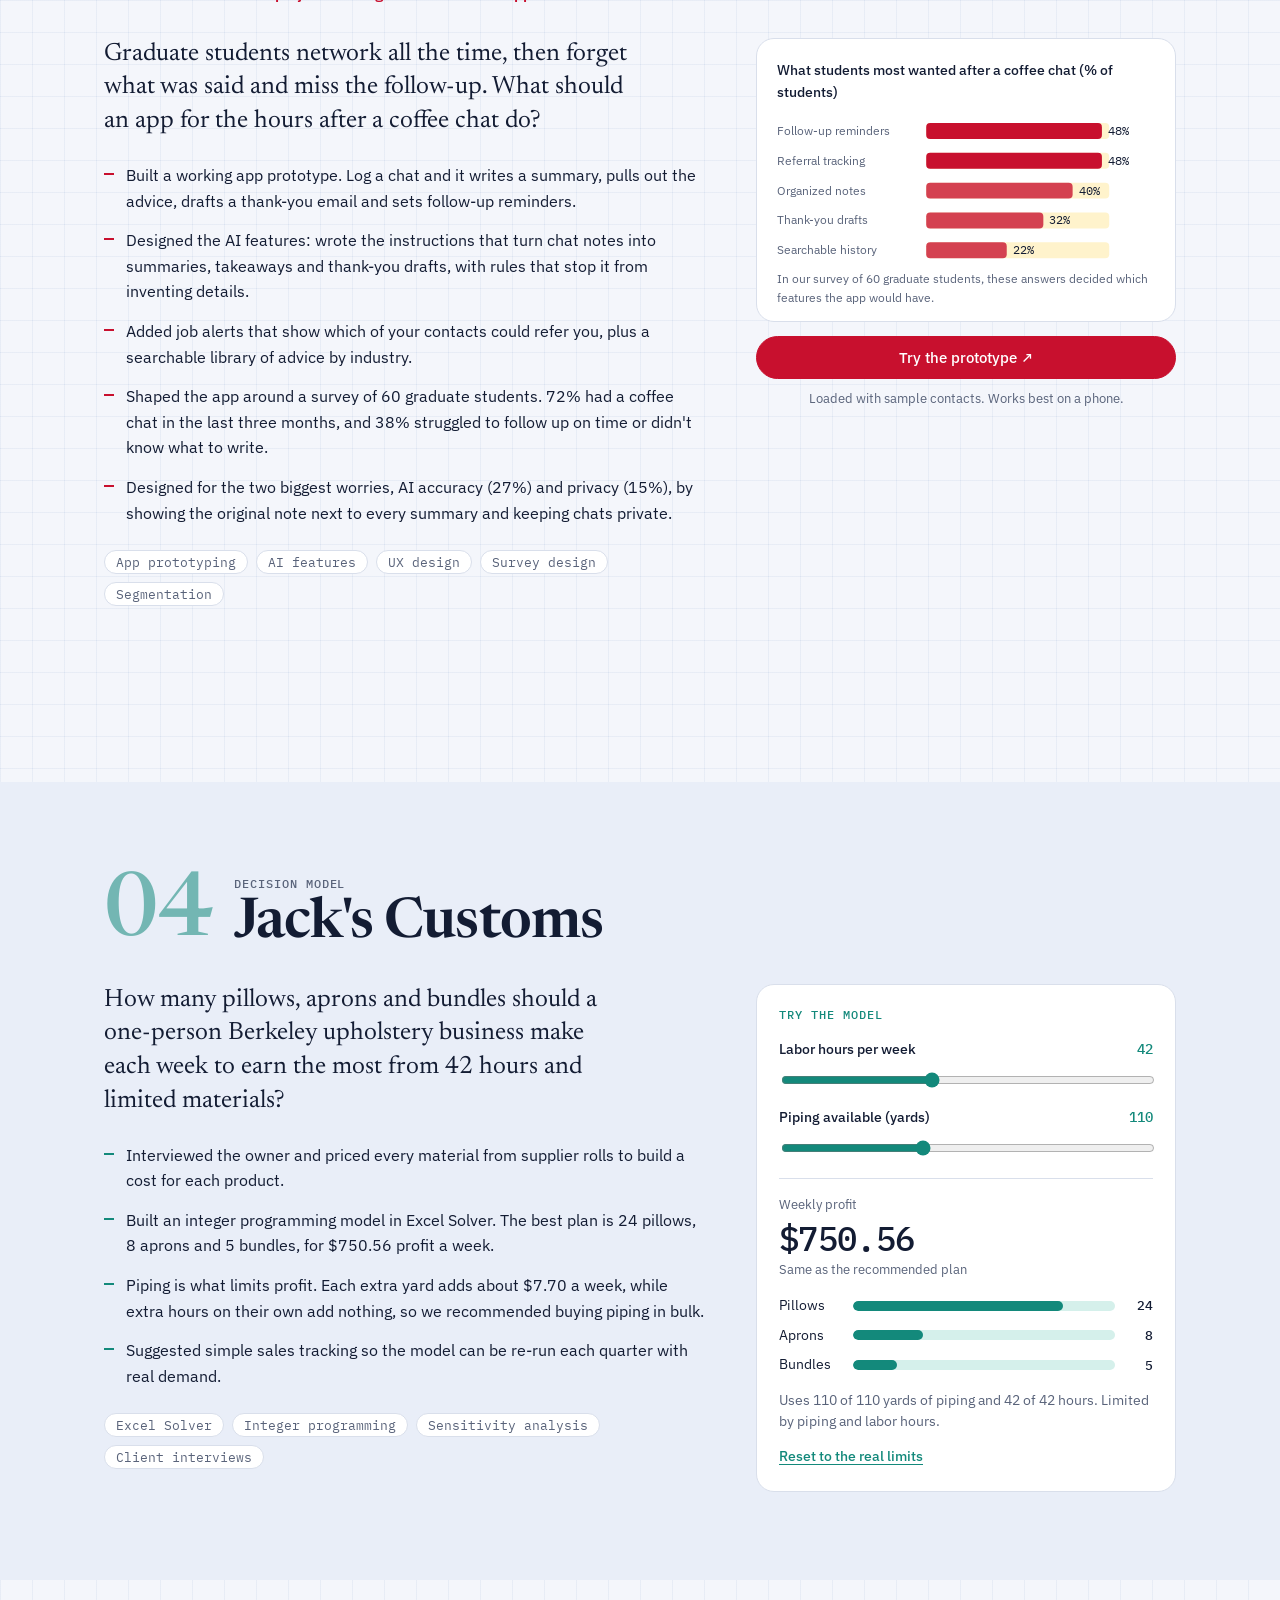
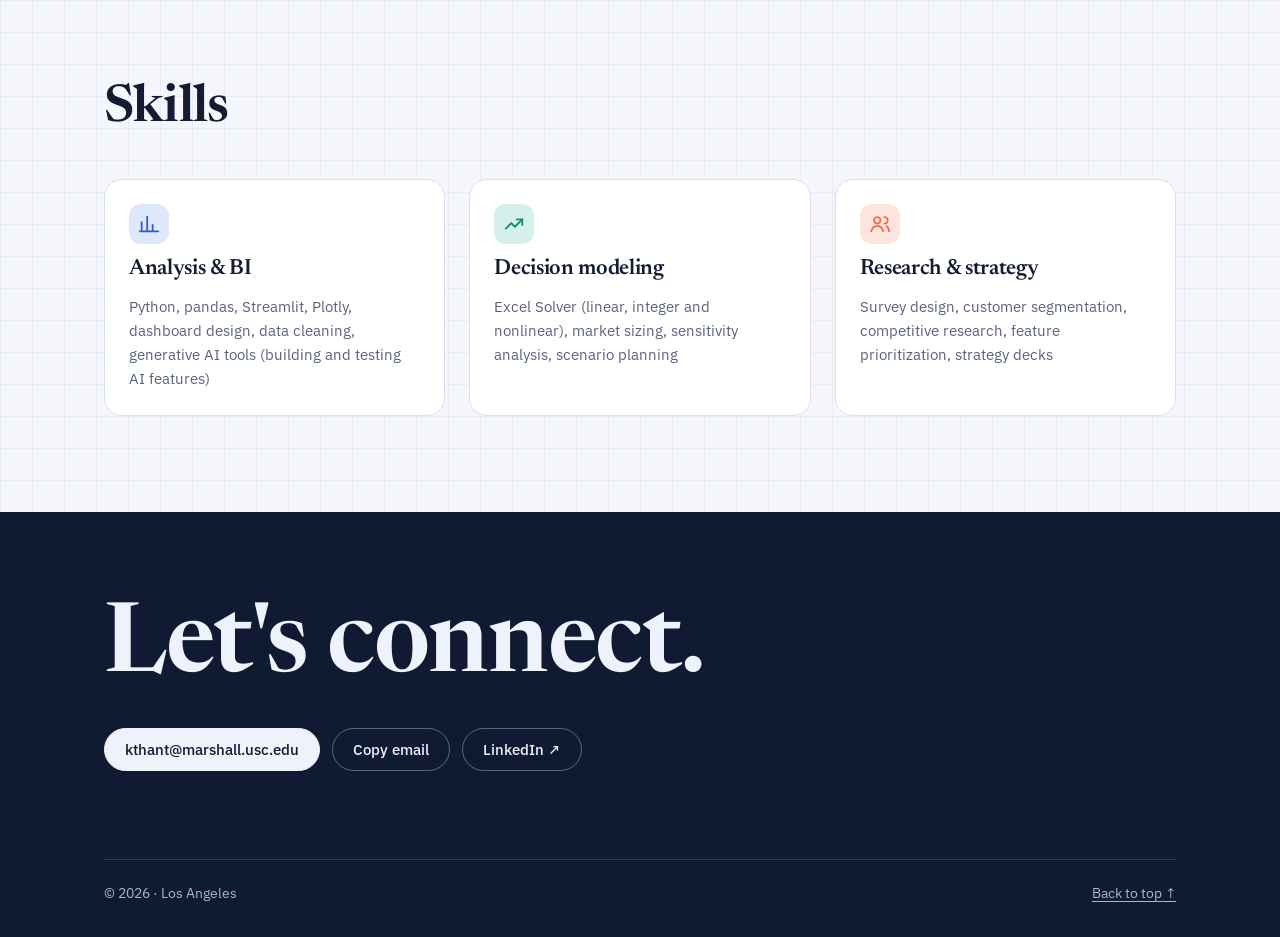
==== commit 77458e51: "Add role lines, AI feature work, AI-assisted coding; draw hero still frame first Co-Authored-By: Cla" ====
--- a/index.html
+++ b/index.html
@@ -14,7 +14,7 @@
 <link rel="preconnect" href="https://fonts.googleapis.com">
 <link rel="preconnect" href="https://fonts.gstatic.com" crossorigin>
 <link rel="stylesheet" href="https://fonts.googleapis.com/css2?family=Newsreader:ital,opsz,wght@0,6..72,500;0,6..72,600;1,6..72,500&family=IBM+Plex+Sans:wght@400;500;600&family=IBM+Plex+Mono:wght@400;500&display=swap">
-<link rel="stylesheet" href="assets/style.css?v=20261106142300">
+<link rel="stylesheet" href="assets/style.css?v=20261106143840">
 </head>
 <body>
 
@@ -112,7 +112,7 @@
     <div class="wrap">
       <header class="p-head">
         <span class="num">02</span>
-        <div><span class="tag">Dashboard</span><h2 id="p1">LA Stay Shortlist</h2></div>
+        <div><span class="tag">Dashboard</span><h2 id="p1">LA Stay Shortlist</h2><p class="role-line">Team project · I designed and built the dashboard</p></div>
       </header>
       <div class="p-grid">
         <div class="p-main">
@@ -123,7 +123,7 @@
             <li>Listings without a price still count toward totals but are left out of price averages. Unusually high prices can be hidden with one filter.</li>
             <li>Wrote a methods page that explains each number and what the data can't tell you, like cleaning fees and taxes.</li>
           </ul>
-          <ul class="tools" aria-label="Tools"><li>Python</li><li>pandas</li><li>Streamlit</li><li>Plotly</li></ul>
+          <ul class="tools" aria-label="Tools"><li>Python</li><li>pandas</li><li>Streamlit</li><li>Plotly</li><li>AI-assisted coding</li></ul>
         </div>
         <div class="p-side">
           <figure class="chart">
@@ -141,13 +141,14 @@
     <div class="wrap">
       <header class="p-head">
         <span class="num">03</span>
-        <div><span class="tag">App build &amp; research</span><h2 id="p2">AfterChat</h2></div>
+        <div><span class="tag">App build &amp; research</span><h2 id="p2">AfterChat</h2><p class="role-line">Team project · I designed and built the app</p></div>
       </header>
       <div class="p-grid">
         <div class="p-main">
           <p class="question">Graduate students network all the time, then forget what was said and miss the follow-up. What should an app for the hours after a coffee chat do?</p>
           <ul class="work-list">
             <li>Built a working app prototype. Log a chat and it writes a summary, pulls out the advice, drafts a thank-you email and sets follow-up reminders.</li>
+            <li>Designed the AI features: wrote the instructions that turn chat notes into summaries, takeaways and thank-you drafts, with rules that stop it from inventing details.</li>
             <li>Added job alerts that show which of your contacts could refer you, plus a searchable library of advice by industry.</li>
             <li>Shaped the app around a survey of 60 graduate students. 72% had a coffee chat in the last three months, and 38% struggled to follow up on time or didn't know what to write.</li>
             <li>Designed for the two biggest worries, AI accuracy (27%) and privacy (15%), by showing the original note next to every summary and keeping chats private.</li>
@@ -207,7 +208,7 @@
   <section class="wrap" id="skills" aria-labelledby="skills-h">
     <h2 class="section-title" id="skills-h">Skills</h2>
     <div class="skills">
-      <div><span class="sk-icon" aria-hidden="true"><svg viewBox="0 0 24 24"><path d="M4 20V10M10 20V4M16 20v-7M22 20H2"/></svg></span><h3>Analysis &amp; BI</h3><p>Python, pandas, Streamlit, Plotly, dashboard design, data cleaning</p></div>
+      <div><span class="sk-icon" aria-hidden="true"><svg viewBox="0 0 24 24"><path d="M4 20V10M10 20V4M16 20v-7M22 20H2"/></svg></span><h3>Analysis &amp; BI</h3><p>Python, pandas, Streamlit, Plotly, dashboard design, data cleaning, generative AI tools (building and testing AI features)</p></div>
       <div><span class="sk-icon" aria-hidden="true"><svg viewBox="0 0 24 24"><path d="M3 17l6-6 4 4 8-8"/><path d="M15 7h6v6"/></svg></span><h3>Decision modeling</h3><p>Excel Solver (linear, integer and nonlinear), market sizing, sensitivity analysis, scenario planning</p></div>
       <div><span class="sk-icon" aria-hidden="true"><svg viewBox="0 0 24 24"><circle cx="9" cy="8" r="3.5"/><path d="M2.5 20c.7-3.6 3.4-5.6 6.5-5.6s5.8 2 6.5 5.6"/><path d="M17 4.5a3.5 3.5 0 0 1 0 7M19 14.5c1.6.8 2.6 2.6 2.9 5.5"/></svg></span><h3>Research &amp; strategy</h3><p>Survey design, customer segmentation, competitive research, feature prioritization, strategy decks</p></div>
     </div>
@@ -231,6 +232,6 @@
 
 </main>
 
-<script src="assets/site.js?v=20261106142300"></script>
+<script src="assets/site.js?v=20261106143840"></script>
 </body>
 </html>
--- a/assets/style.css
+++ b/assets/style.css
@@ -120,6 +120,7 @@
 .p-head { display: flex; align-items: flex-end; gap: 20px; margin-bottom: 32px; }
 .num { font: 500 clamp(56px, 8vw, 88px)/0.85 var(--display); color: var(--blue); opacity: 0.35; }
 .p-head h2 { font-size: clamp(36px, 5vw, 56px); line-height: 1; }
+.role-line { margin-top: 10px; font-size: 15px; font-weight: 600; color: var(--acc); }
 .p-grid { display: grid; grid-template-columns: minmax(0, 1fr) minmax(0, 420px); gap: 48px; align-items: start; }
 .p-main { display: grid; gap: 24px; min-width: 0; }
 .question { font-family: var(--display); font-size: clamp(21px, 2.4vw, 25px); line-height: 1.35; max-width: 38ch; }
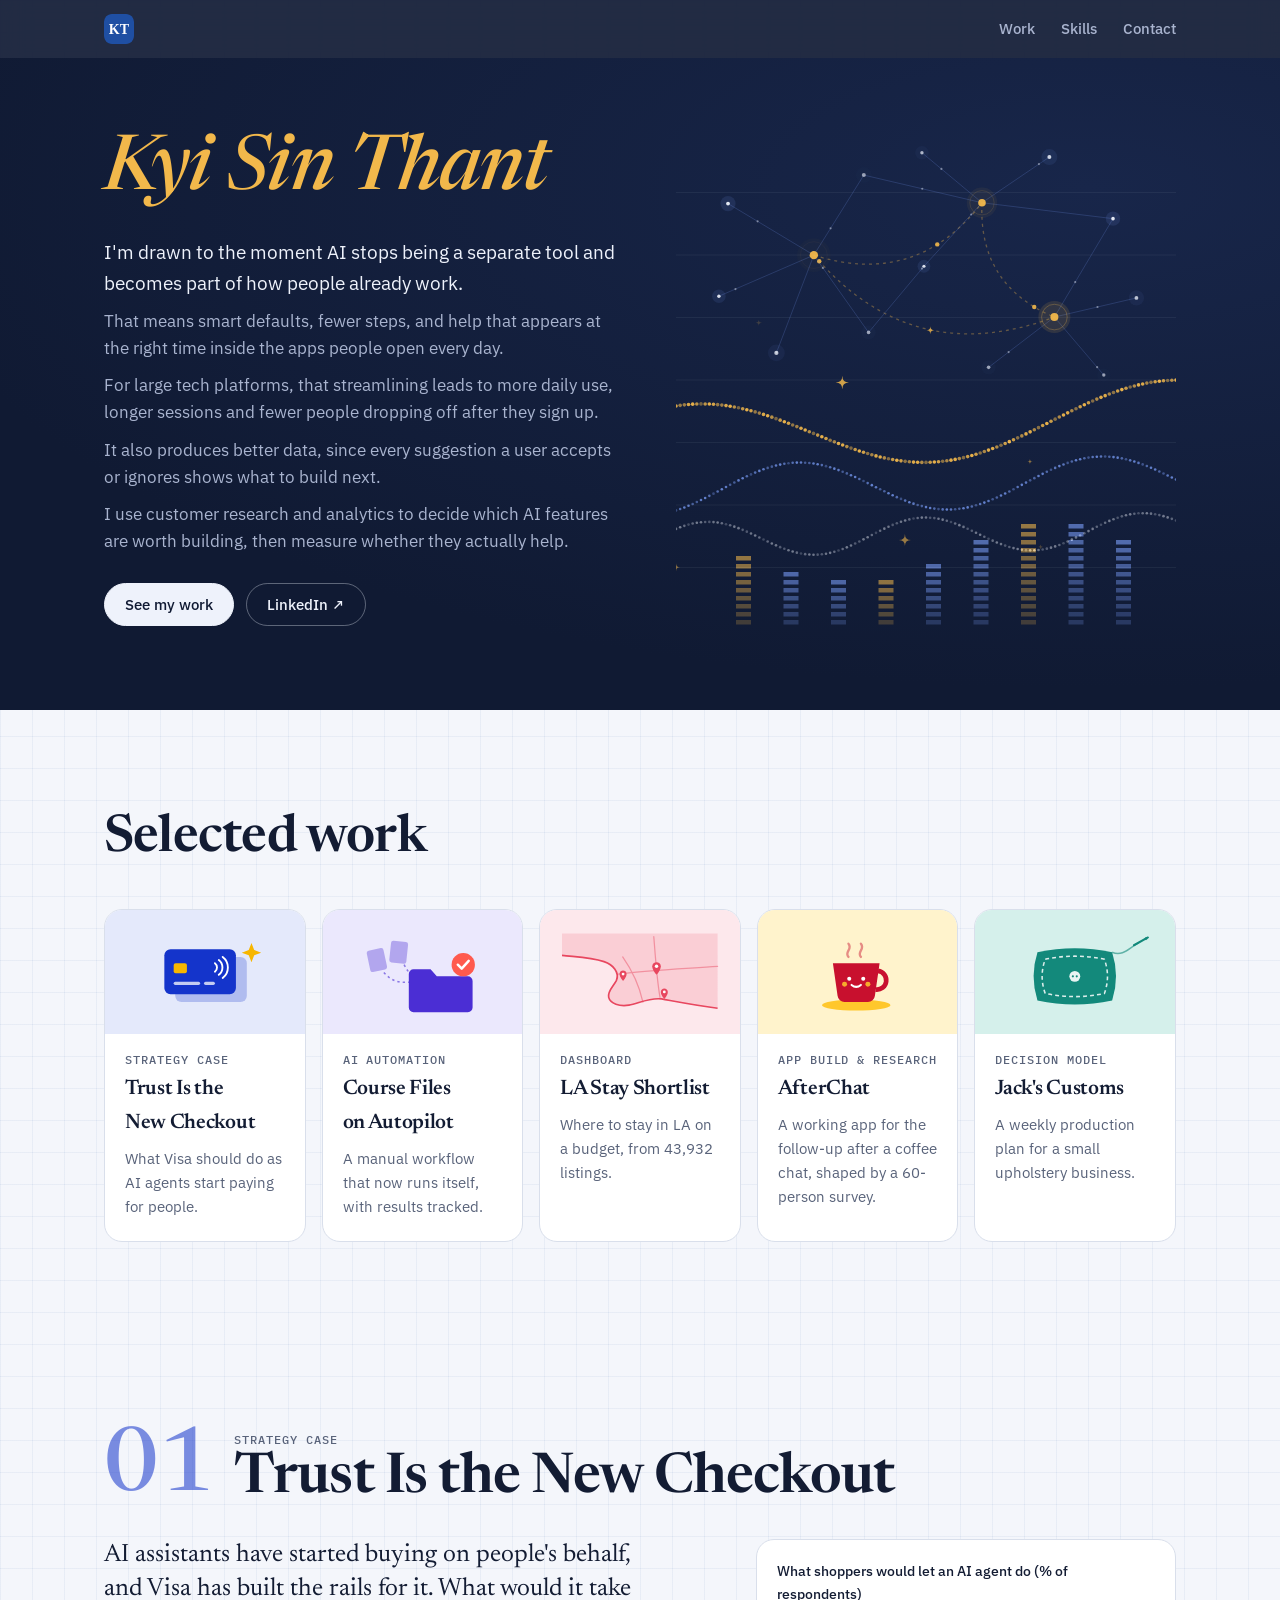
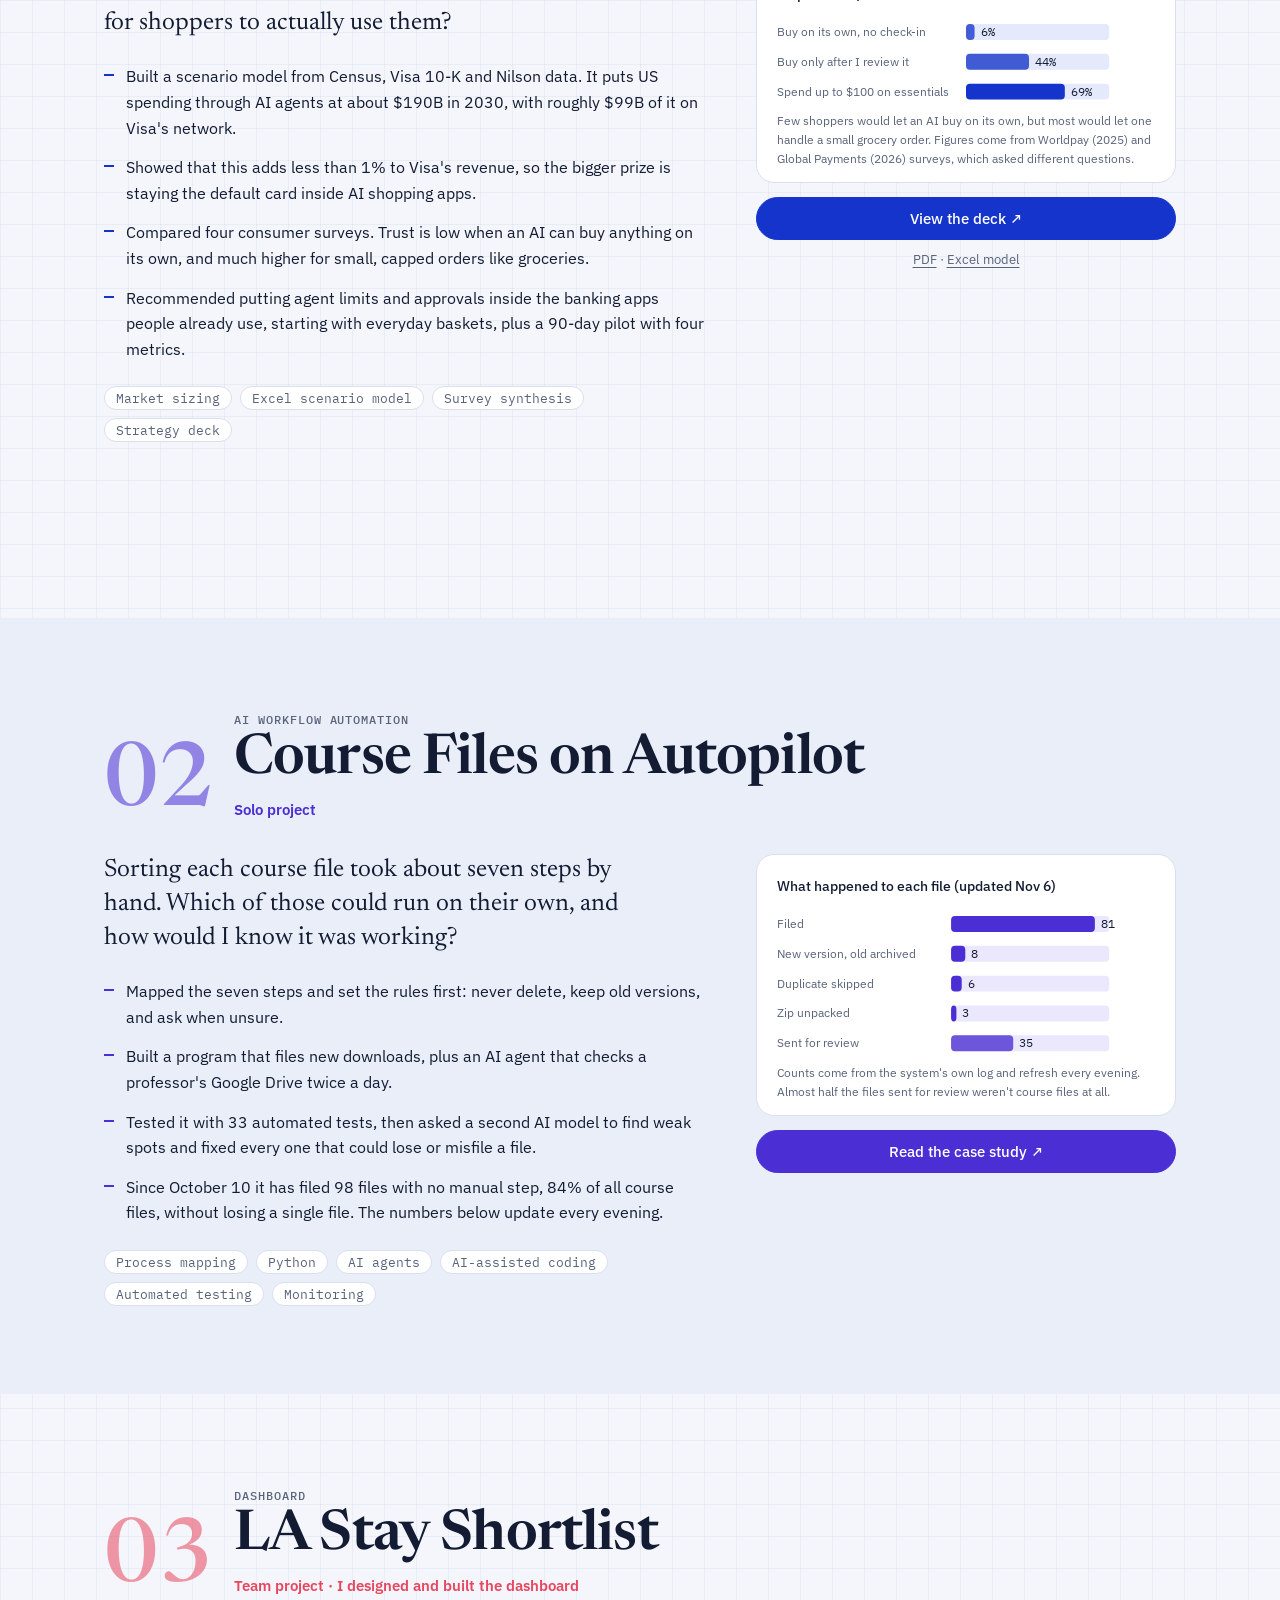
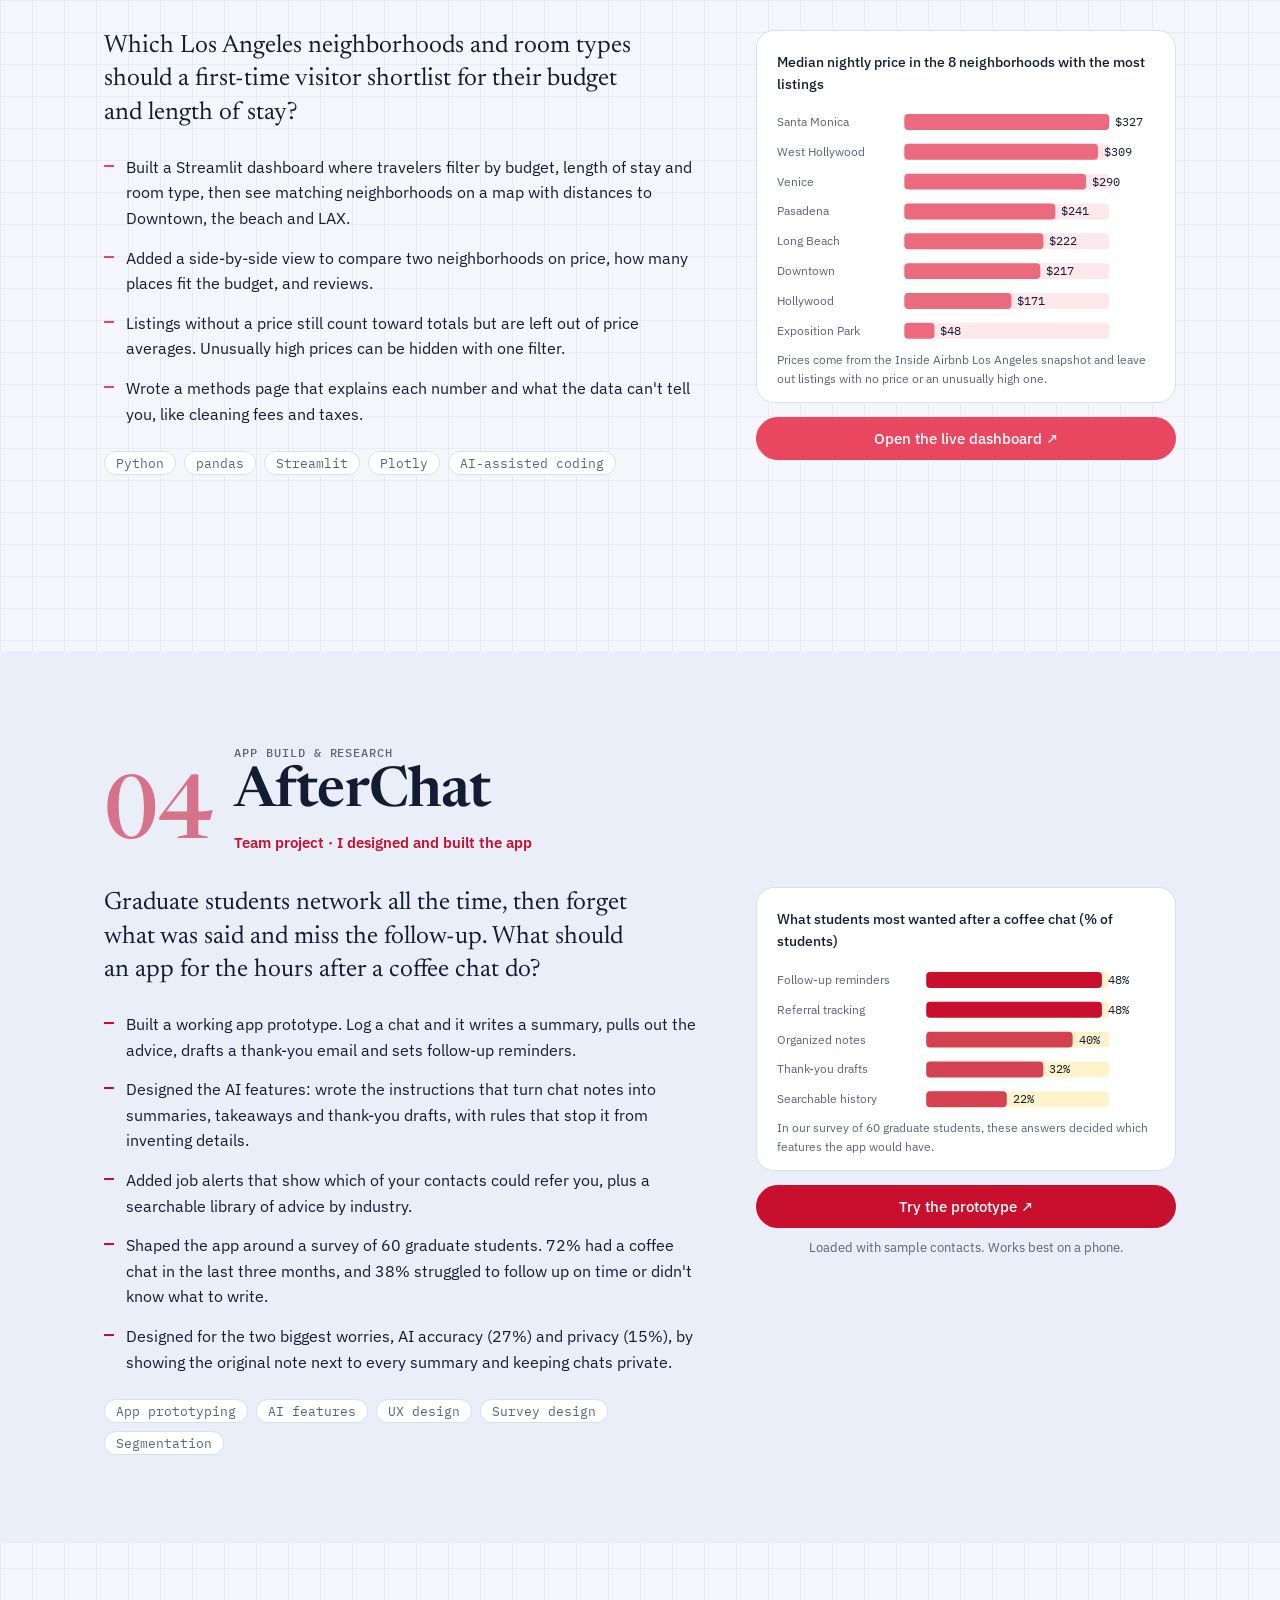
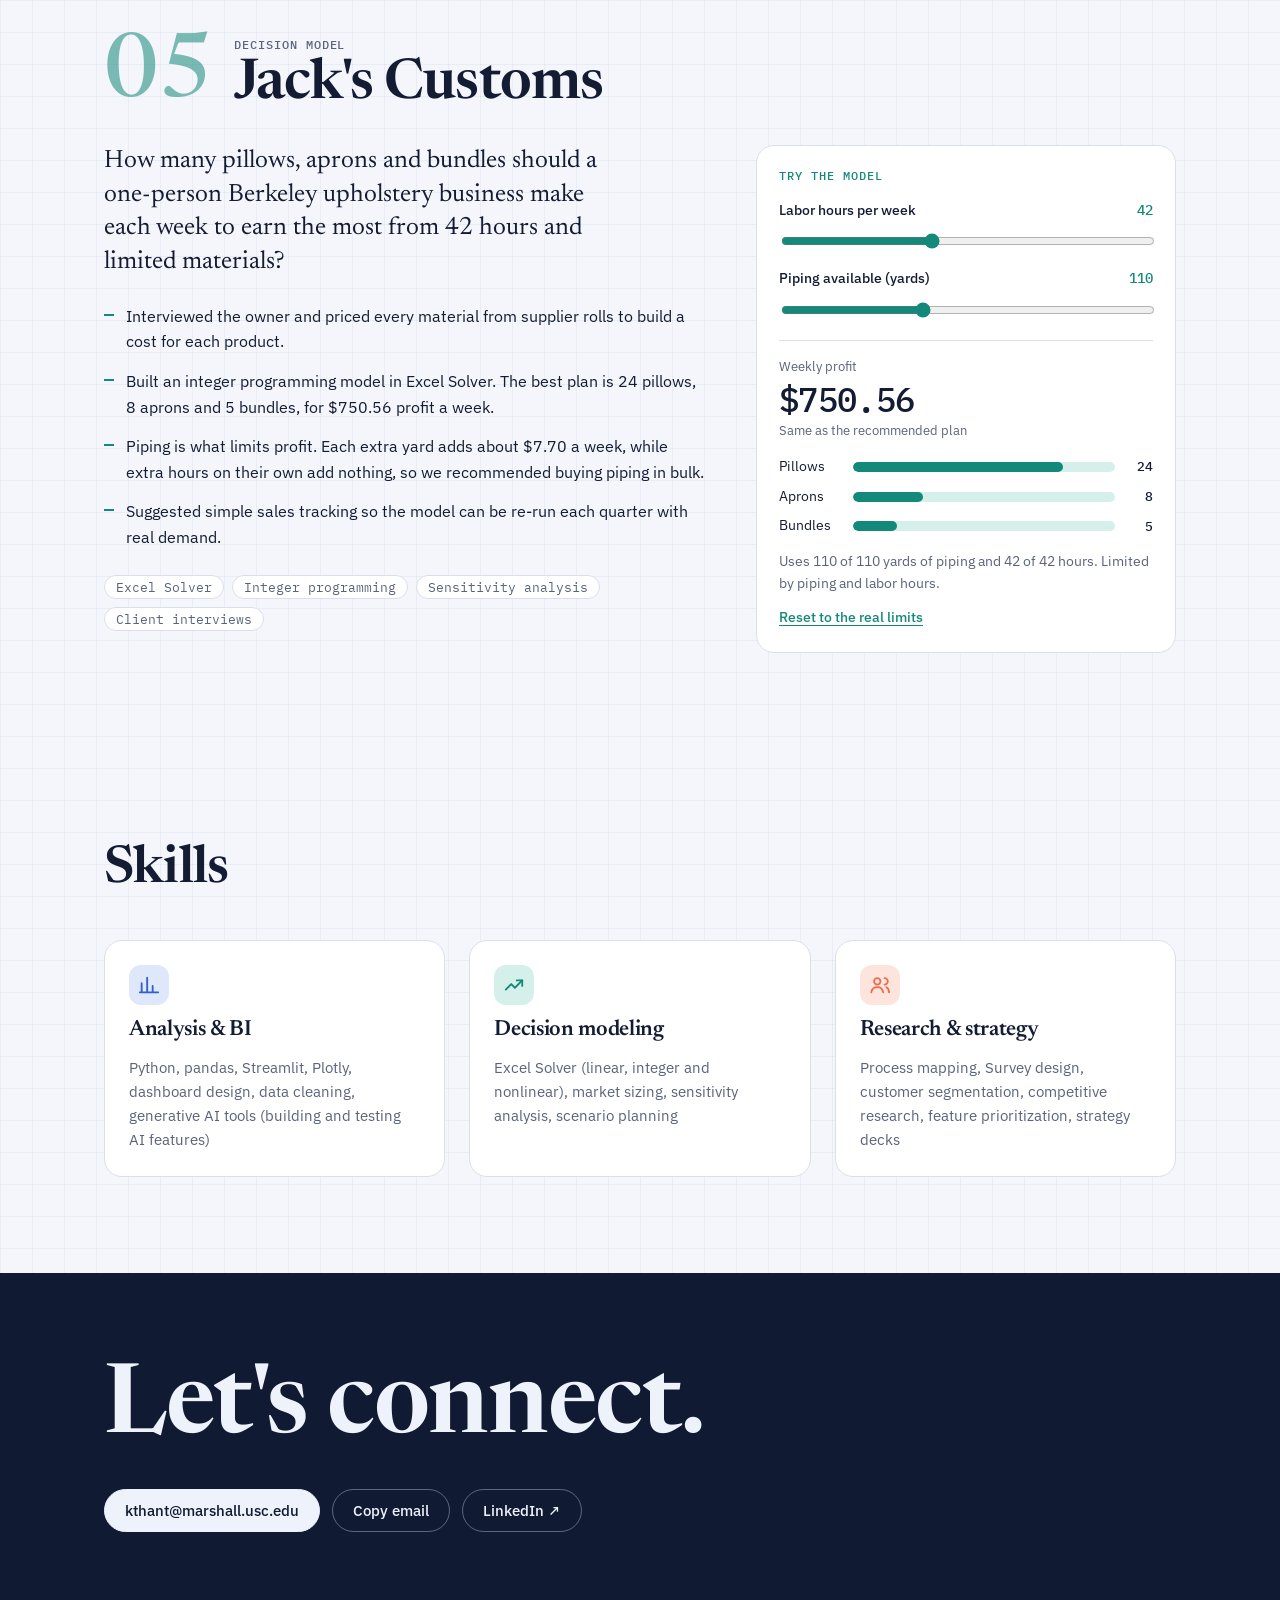
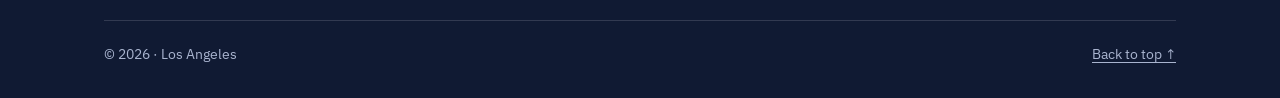
==== commit b0856922: "Add Course Files on Autopilot case study with live dashboard Co-Authored-By: Claude Opus 5.5 <norepl" ====
--- a/index.html
+++ b/index.html
@@ -14,7 +14,7 @@
 <link rel="preconnect" href="https://fonts.googleapis.com">
 <link rel="preconnect" href="https://fonts.gstatic.com" crossorigin>
 <link rel="stylesheet" href="https://fonts.googleapis.com/css2?family=Newsreader:ital,opsz,wght@0,6..72,500;0,6..72,600;1,6..72,500&family=IBM+Plex+Sans:wght@400;500;600&family=IBM+Plex+Mono:wght@400;500&display=swap">
-<link rel="stylesheet" href="assets/style.css?v=20261106143840">
+<link rel="stylesheet" href="assets/style.css?v=20261107093313">
 </head>
 <body>
 
@@ -62,6 +62,10 @@
         <div class="card-art"><svg viewBox="0 0 200 110" aria-hidden="true" id="art-0"></svg></div>
         <div class="card-text"><span class="tag">Strategy case</span><h3>Trust Is the New Checkout</h3><p>What Visa should do as AI agents start paying for people.</p></div>
       </a>
+      <a class="card p-auto" href="#autopilot">
+        <div class="card-art"><svg viewBox="0 0 200 110" aria-hidden="true" id="art-4"></svg></div>
+        <div class="card-text"><span class="tag">AI automation</span><h3>Course Files on Autopilot</h3><p>A manual workflow that now runs itself, with results tracked.</p></div>
+      </a>
       <a class="card p-air" href="#dashboard">
         <div class="card-art"><svg viewBox="0 0 200 110" aria-hidden="true" id="art-1"></svg></div>
         <div class="card-text"><span class="tag">Dashboard</span><h3>LA Stay Shortlist</h3><p>Where to stay in LA on a budget, from 43,932 listings.</p></div>
@@ -107,11 +111,40 @@
     </div>
   </article>
 
-  <!-- 2. Dashboard -->
-  <article class="project band p-air" id="dashboard" aria-labelledby="p1">
+  <!-- 2. Automation case -->
+  <article class="project band p-auto" id="autopilot" aria-labelledby="p4">
     <div class="wrap">
       <header class="p-head">
         <span class="num">02</span>
+        <div><span class="tag">AI workflow automation</span><h2 id="p4">Course Files on Autopilot</h2><p class="role-line">Solo project</p></div>
+      </header>
+      <div class="p-grid">
+        <div class="p-main">
+          <p class="question">Sorting each course file took about seven steps by hand. Which of those could run on their own, and how would I know it was working?</p>
+          <ul class="work-list">
+            <li>Mapped the seven steps and set the rules first: never delete, keep old versions, and ask when unsure.</li>
+            <li>Built a program that files new downloads, plus an AI agent that checks a professor's Google Drive twice a day.</li>
+            <li>Tested it with 33 automated tests, then asked a second AI model to find weak spots and fixed every one that could lose or misfile a file.</li>
+            <li>Since October 10 it has filed <span id="m-auto">98</span> files with no manual step, <span id="m-rate">84%</span> of all course files, without losing a single file. The numbers below update every evening.</li>
+          </ul>
+          <ul class="tools" aria-label="Tools"><li>Process mapping</li><li>Python</li><li>AI agents</li><li>AI-assisted coding</li><li>Automated testing</li><li>Monitoring</li></ul>
+        </div>
+        <div class="p-side">
+          <figure class="chart">
+            <figcaption>What happened to each file <span id="m-updated">(live)</span></figcaption>
+            <div id="chart-auto"></div>
+          </figure>
+          <a class="btn block" href="cases/course-autopilot/">Read the case study ↗</a>
+        </div>
+      </div>
+    </div>
+  </article>
+
+  <!-- 3. Dashboard -->
+  <article class="project p-air" id="dashboard" aria-labelledby="p1">
+    <div class="wrap">
+      <header class="p-head">
+        <span class="num">03</span>
         <div><span class="tag">Dashboard</span><h2 id="p1">LA Stay Shortlist</h2><p class="role-line">Team project · I designed and built the dashboard</p></div>
       </header>
       <div class="p-grid">
@@ -137,10 +170,10 @@
   </article>
 
   <!-- 2. AfterChat -->
-  <article class="project p-ac" id="afterchat" aria-labelledby="p2">
-    <div class="wrap">
-      <header class="p-head">
-        <span class="num">03</span>
+  <article class="project band p-ac" id="afterchat" aria-labelledby="p2">
+    <div class="wrap">
+      <header class="p-head">
+        <span class="num">04</span>
         <div><span class="tag">App build &amp; research</span><h2 id="p2">AfterChat</h2><p class="role-line">Team project · I designed and built the app</p></div>
       </header>
       <div class="p-grid">
@@ -168,10 +201,10 @@
   </article>
 
   <!-- 3. Jack's Customs -->
-  <article class="project band p-jc" id="production" aria-labelledby="p3">
-    <div class="wrap">
-      <header class="p-head">
-        <span class="num">04</span>
+  <article class="project p-jc" id="production" aria-labelledby="p3">
+    <div class="wrap">
+      <header class="p-head">
+        <span class="num">05</span>
         <div><span class="tag">Decision model</span><h2 id="p3">Jack's Customs</h2></div>
       </header>
       <div class="p-grid">
@@ -210,7 +243,7 @@
     <div class="skills">
       <div><span class="sk-icon" aria-hidden="true"><svg viewBox="0 0 24 24"><path d="M4 20V10M10 20V4M16 20v-7M22 20H2"/></svg></span><h3>Analysis &amp; BI</h3><p>Python, pandas, Streamlit, Plotly, dashboard design, data cleaning, generative AI tools (building and testing AI features)</p></div>
       <div><span class="sk-icon" aria-hidden="true"><svg viewBox="0 0 24 24"><path d="M3 17l6-6 4 4 8-8"/><path d="M15 7h6v6"/></svg></span><h3>Decision modeling</h3><p>Excel Solver (linear, integer and nonlinear), market sizing, sensitivity analysis, scenario planning</p></div>
-      <div><span class="sk-icon" aria-hidden="true"><svg viewBox="0 0 24 24"><circle cx="9" cy="8" r="3.5"/><path d="M2.5 20c.7-3.6 3.4-5.6 6.5-5.6s5.8 2 6.5 5.6"/><path d="M17 4.5a3.5 3.5 0 0 1 0 7M19 14.5c1.6.8 2.6 2.6 2.9 5.5"/></svg></span><h3>Research &amp; strategy</h3><p>Survey design, customer segmentation, competitive research, feature prioritization, strategy decks</p></div>
+      <div><span class="sk-icon" aria-hidden="true"><svg viewBox="0 0 24 24"><circle cx="9" cy="8" r="3.5"/><path d="M2.5 20c.7-3.6 3.4-5.6 6.5-5.6s5.8 2 6.5 5.6"/><path d="M17 4.5a3.5 3.5 0 0 1 0 7M19 14.5c1.6.8 2.6 2.6 2.9 5.5"/></svg></span><h3>Research &amp; strategy</h3><p>Process mapping, Survey design, customer segmentation, competitive research, feature prioritization, strategy decks</p></div>
     </div>
   </section>
 
@@ -232,6 +265,6 @@
 
 </main>
 
-<script src="assets/site.js?v=20261106143840"></script>
+<script src="assets/site.js?v=20261107093313"></script>
 </body>
 </html>
--- a/assets/style.css
+++ b/assets/style.css
@@ -93,8 +93,8 @@
 .section-title { font-size: clamp(34px, 5vw, 52px); padding-block: 88px 28px; }
 
 /* project cards */
-.cards { display: grid; grid-template-columns: repeat(4, minmax(0, 1fr)); gap: 20px; }
-@media (max-width: 1100px) { .cards { grid-template-columns: repeat(2, minmax(0, 1fr)); } }
+.cards { display: grid; grid-template-columns: repeat(5, minmax(0, 1fr)); gap: 16px; }
+@media (max-width: 1100px) { .cards { grid-template-columns: repeat(3, minmax(0, 1fr)); } }
 .card {
   display: grid; background: var(--surface); border: 1px solid var(--line); border-radius: 18px; overflow: hidden;
   color: var(--ink); text-decoration: none; transition: transform .2s, box-shadow .2s;
@@ -110,7 +110,7 @@
 #visa { margin-top: 96px; }
 .hint a { color: var(--muted); }
 .card-text { padding: 18px 20px 22px; display: grid; gap: 6px; }
-.card-text h3 { font-size: 23px; }
+.card-text h3 { font-size: 21px; }
 .card-text p { color: var(--muted); font-size: 15px; }
 
 /* projects */
@@ -185,13 +185,17 @@
 .p-air  { --acc: #e8475f; --acc-soft: #fde8ec; --acc-2: #e8475f; }
 .p-ac   { --acc: #c8102e; --acc-soft: #fff3cc; --acc-2: #ffc72c; }
 .p-jc   { --acc: #13897b; --acc-soft: #d5f0eb; --acc-2: #13897b; }
+.p-auto { --acc: #4b2ed4; --acc-soft: #ebe8fd; --acc-2: #ff5a4e; }
 @media (prefers-color-scheme: dark) {
   .p-visa { --acc: #8098ff; --acc-soft: #1b2650; --acc-2: #f7b600; }
   .p-air  { --acc: #ff7a8c; --acc-soft: #3a1e27; --acc-2: #ff7a8c; }
   .p-ac   { --acc: #ff5a6e; --acc-soft: #3a3115; --acc-2: #ffd24d; }
   .p-jc   { --acc: #3cc4b1; --acc-soft: #123532; --acc-2: #3cc4b1; }
+  .p-auto { --acc: #9d8cff; --acc-soft: #221d4a; --acc-2: #ff7a70; }
 }
 .card .card-art { background: var(--acc-soft); color: var(--acc); }
+.card { grid-template-rows: auto 1fr; align-content: start; }
+.card-text { align-content: start; }
 .project .num { color: var(--acc); opacity: .55; }
 .project .work-list li::before { background: var(--acc); }
 .project .btn { background: var(--acc); border-color: var(--acc); }
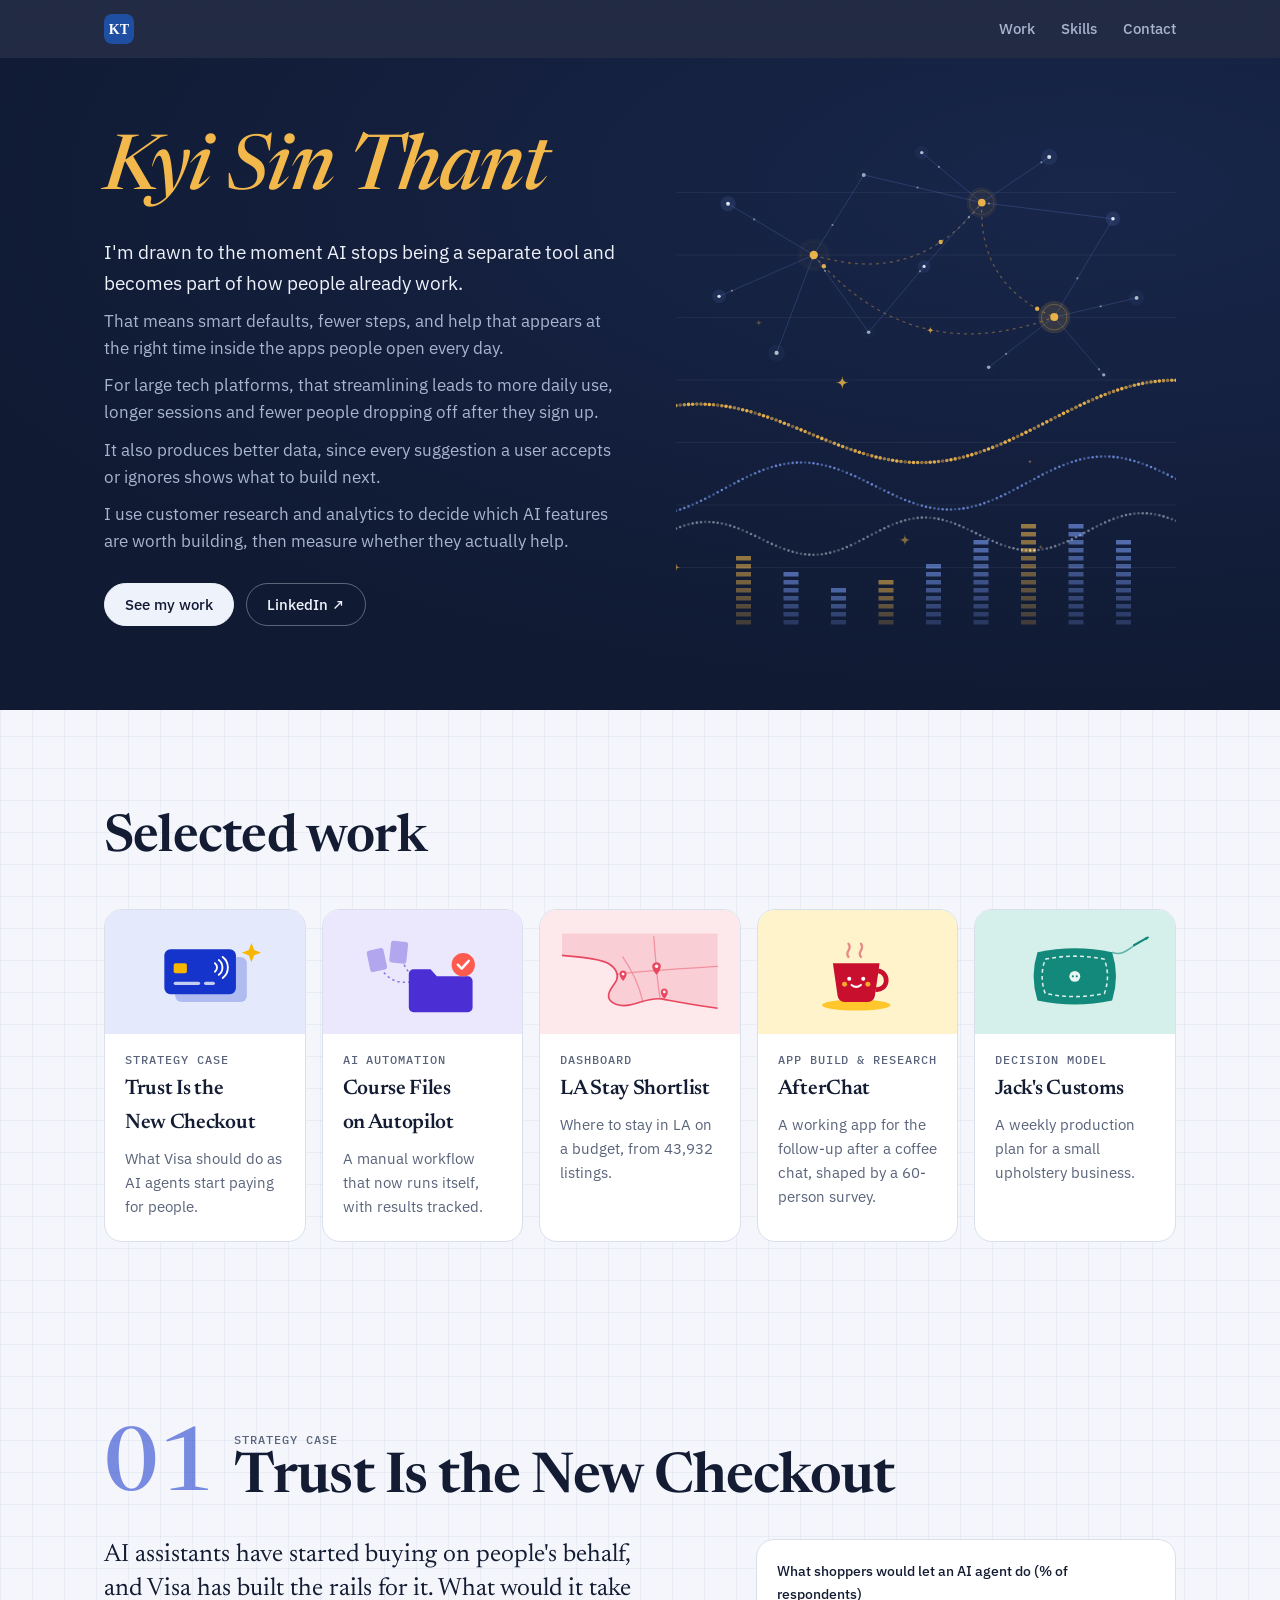
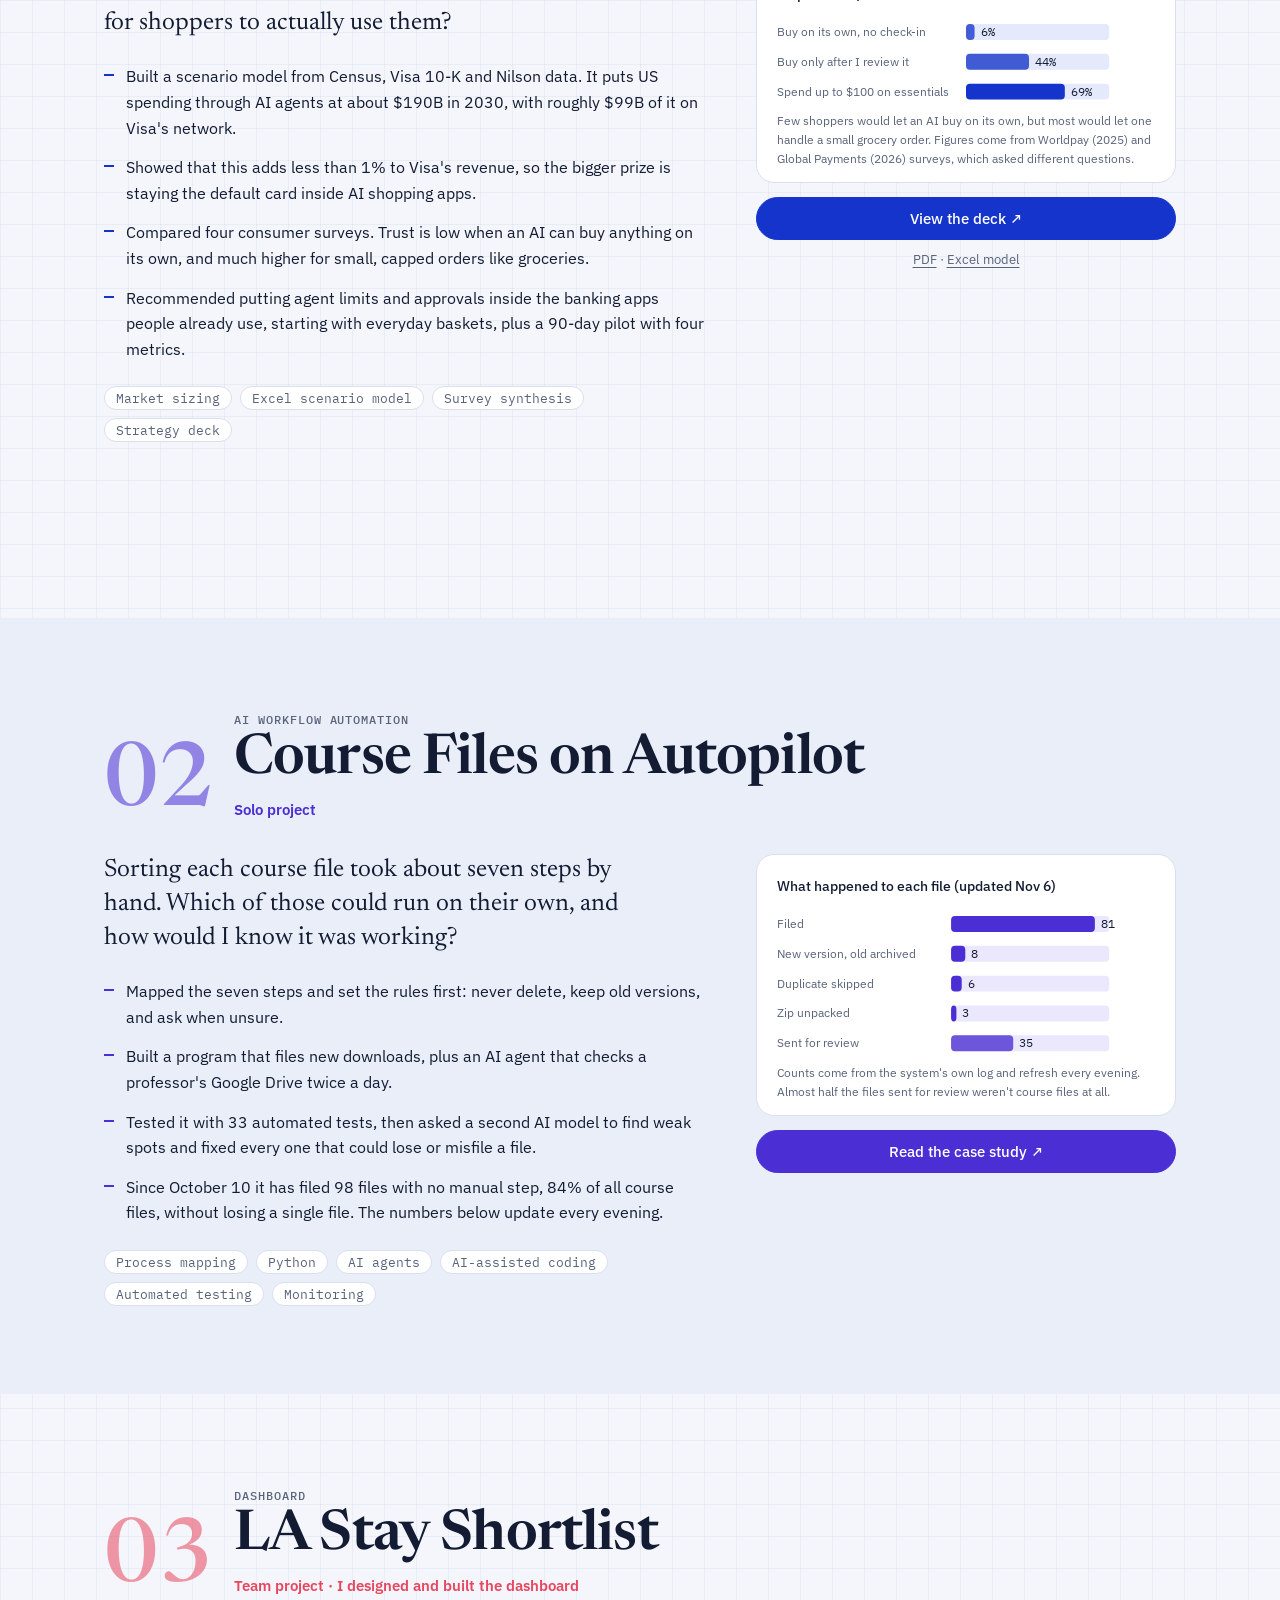
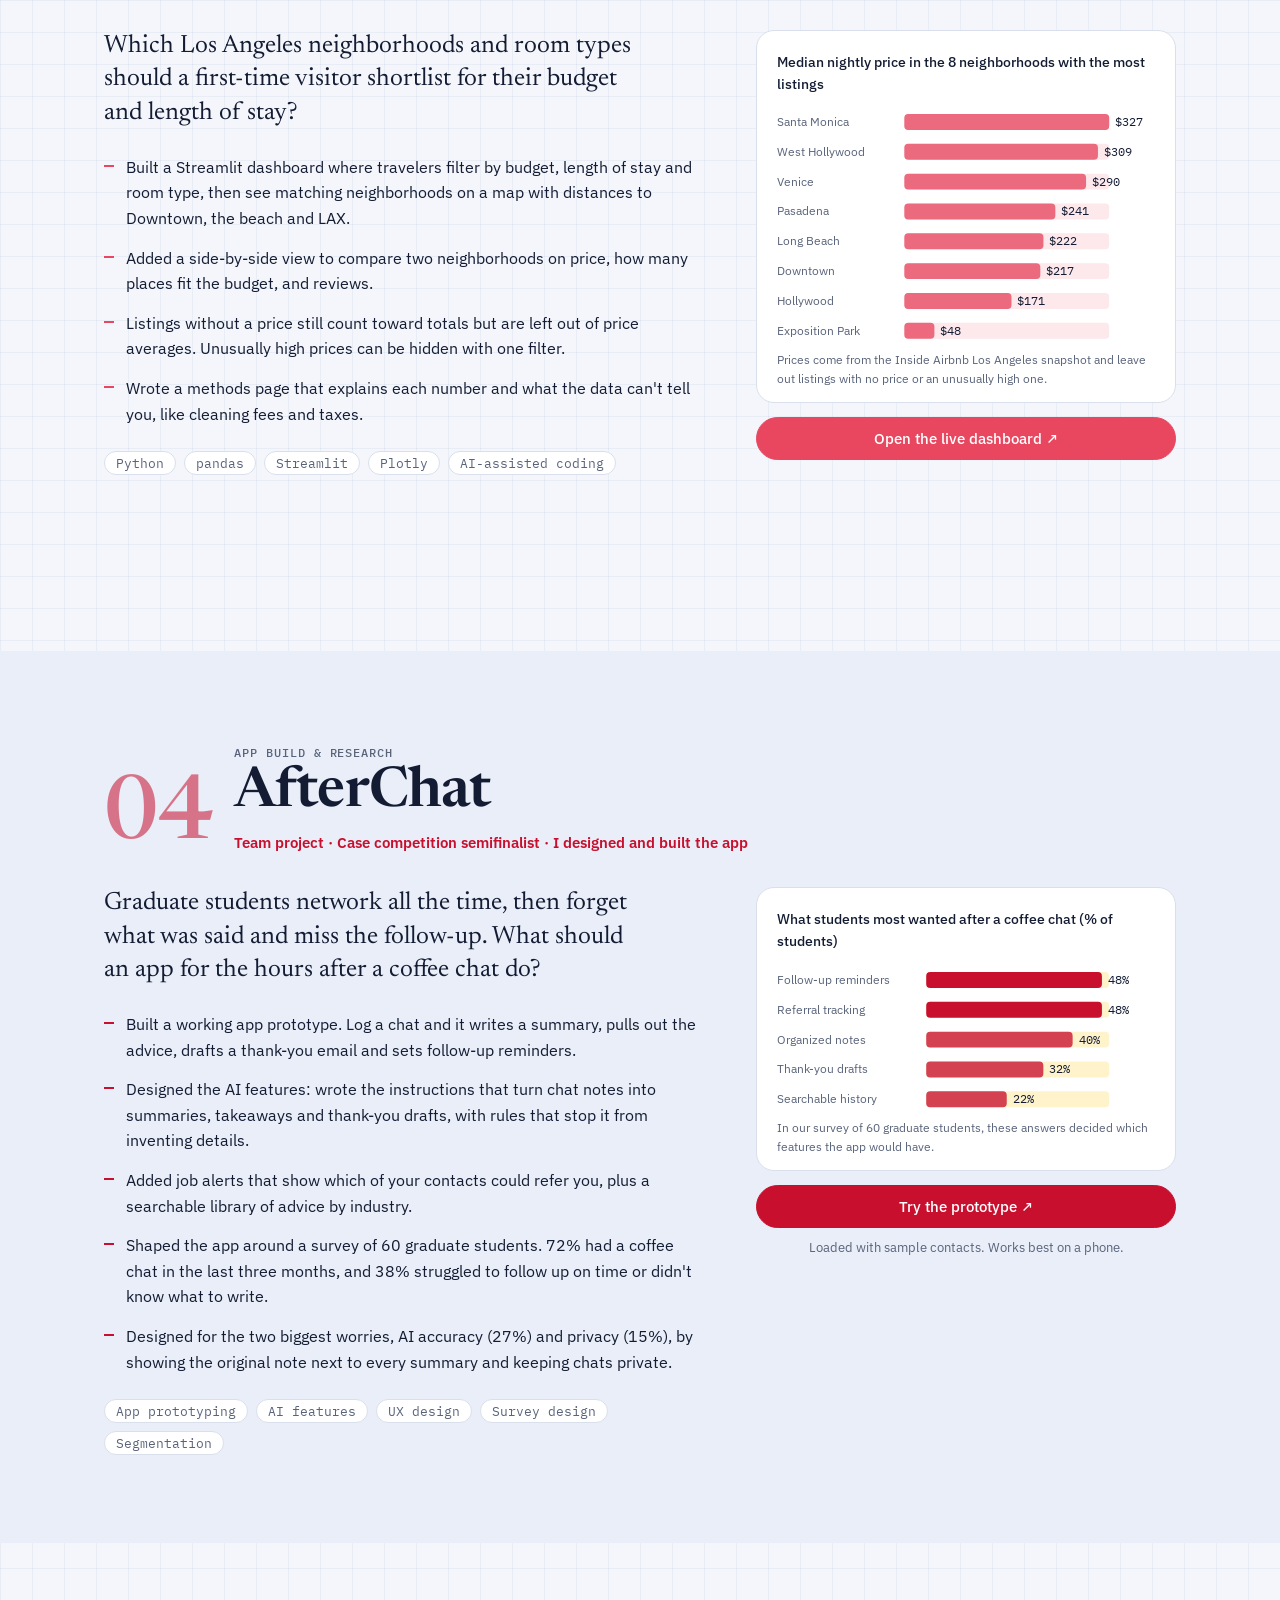
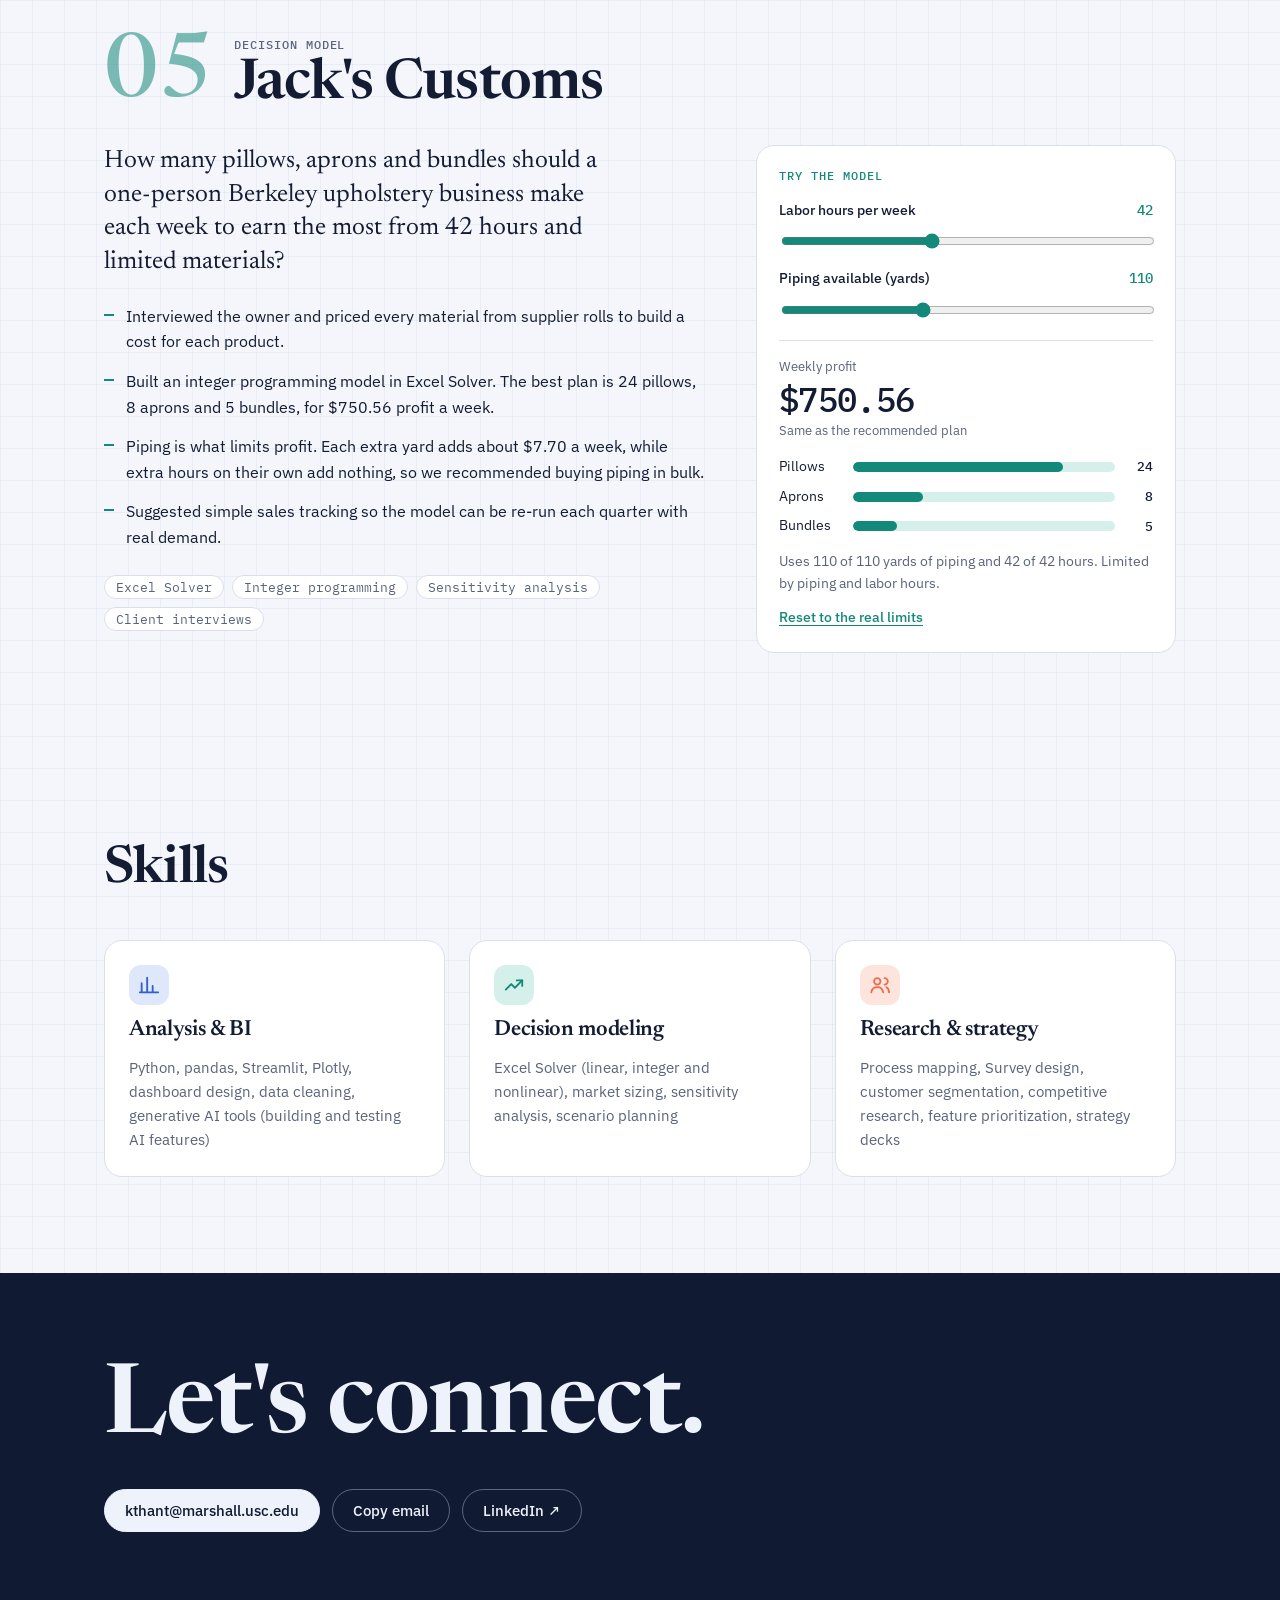
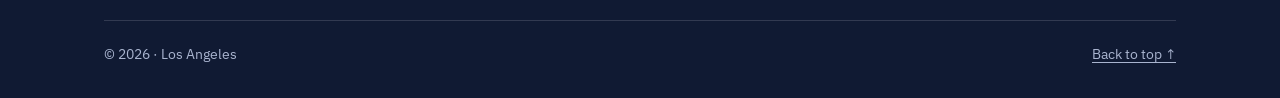
==== commit a84f6870: "AfterChat: note case competition semifinalist Co-Authored-By: Claude Opus 5.5 <noreply@anthropic.com" ====
--- a/index.html
+++ b/index.html
@@ -174,7 +174,7 @@
     <div class="wrap">
       <header class="p-head">
         <span class="num">04</span>
-        <div><span class="tag">App build &amp; research</span><h2 id="p2">AfterChat</h2><p class="role-line">Team project · I designed and built the app</p></div>
+        <div><span class="tag">App build &amp; research</span><h2 id="p2">AfterChat</h2><p class="role-line">Team project · Case competition semifinalist · I designed and built the app</p></div>
       </header>
       <div class="p-grid">
         <div class="p-main">
